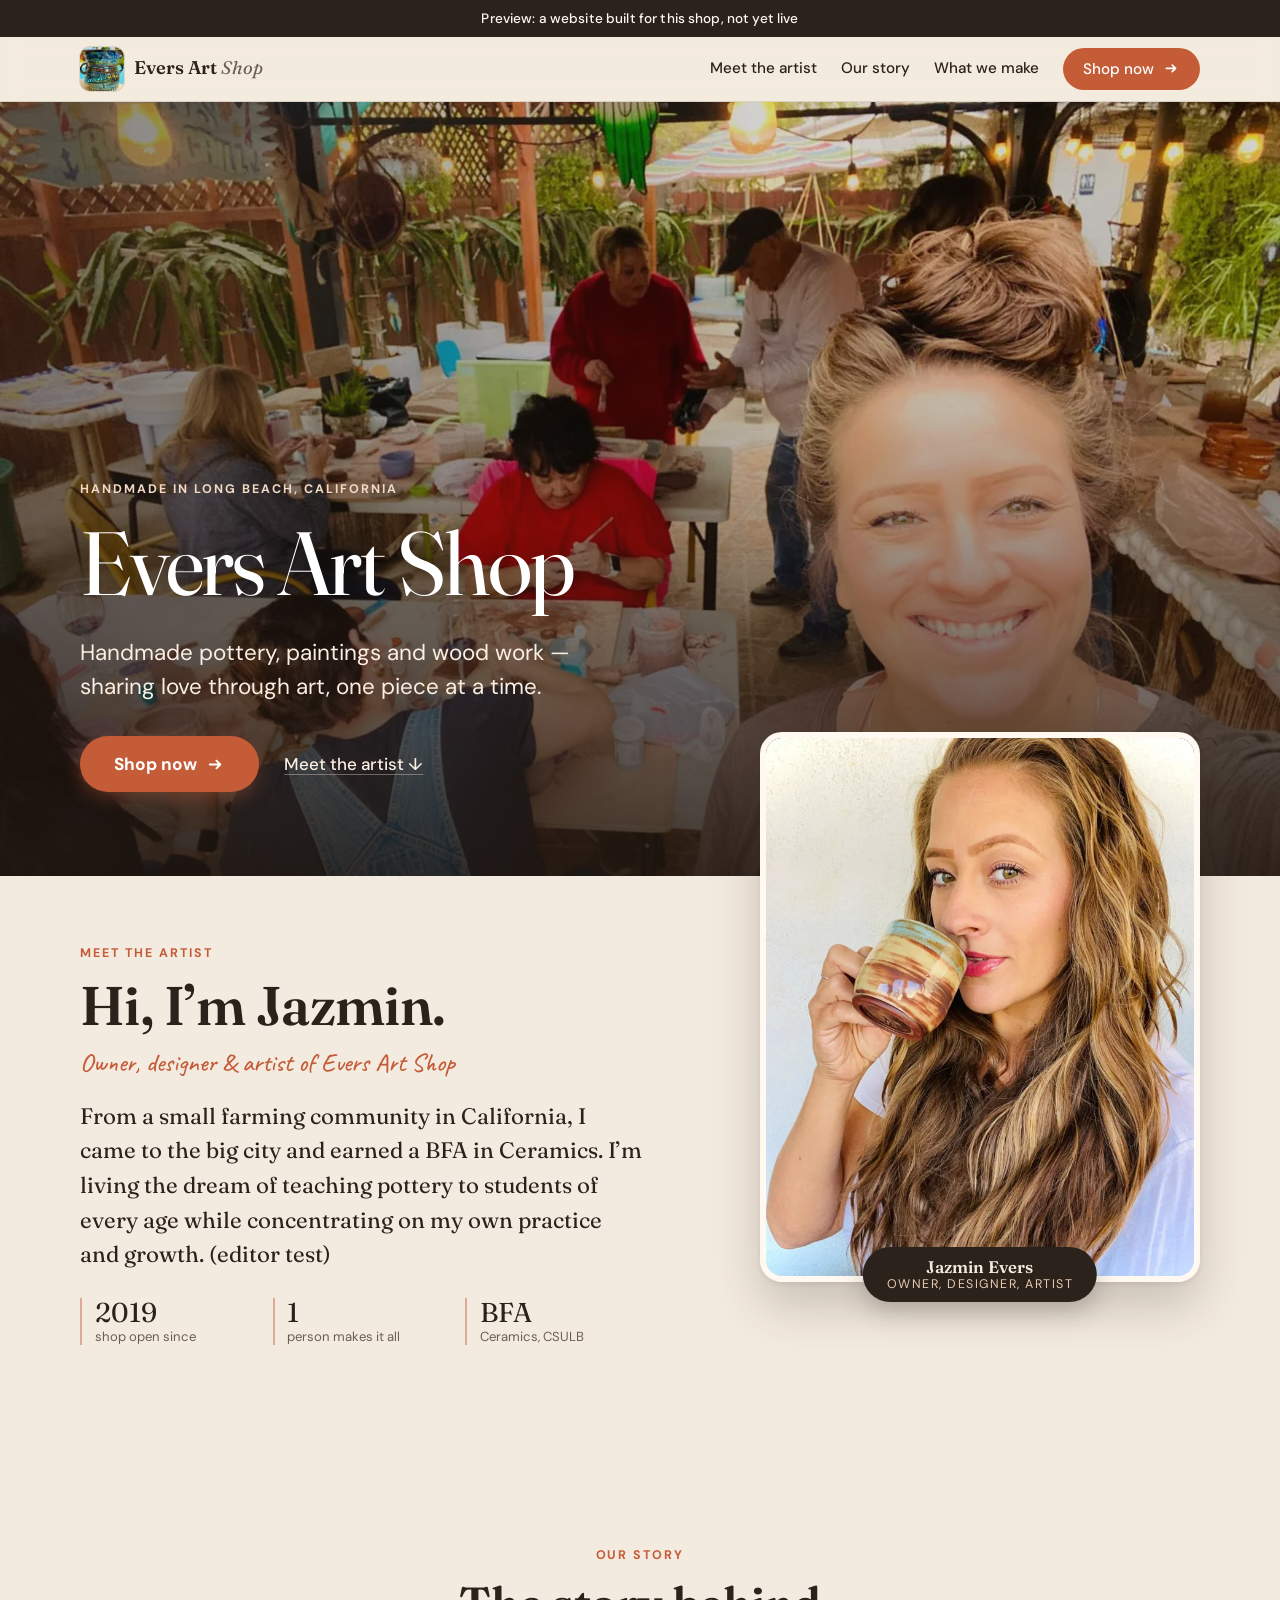
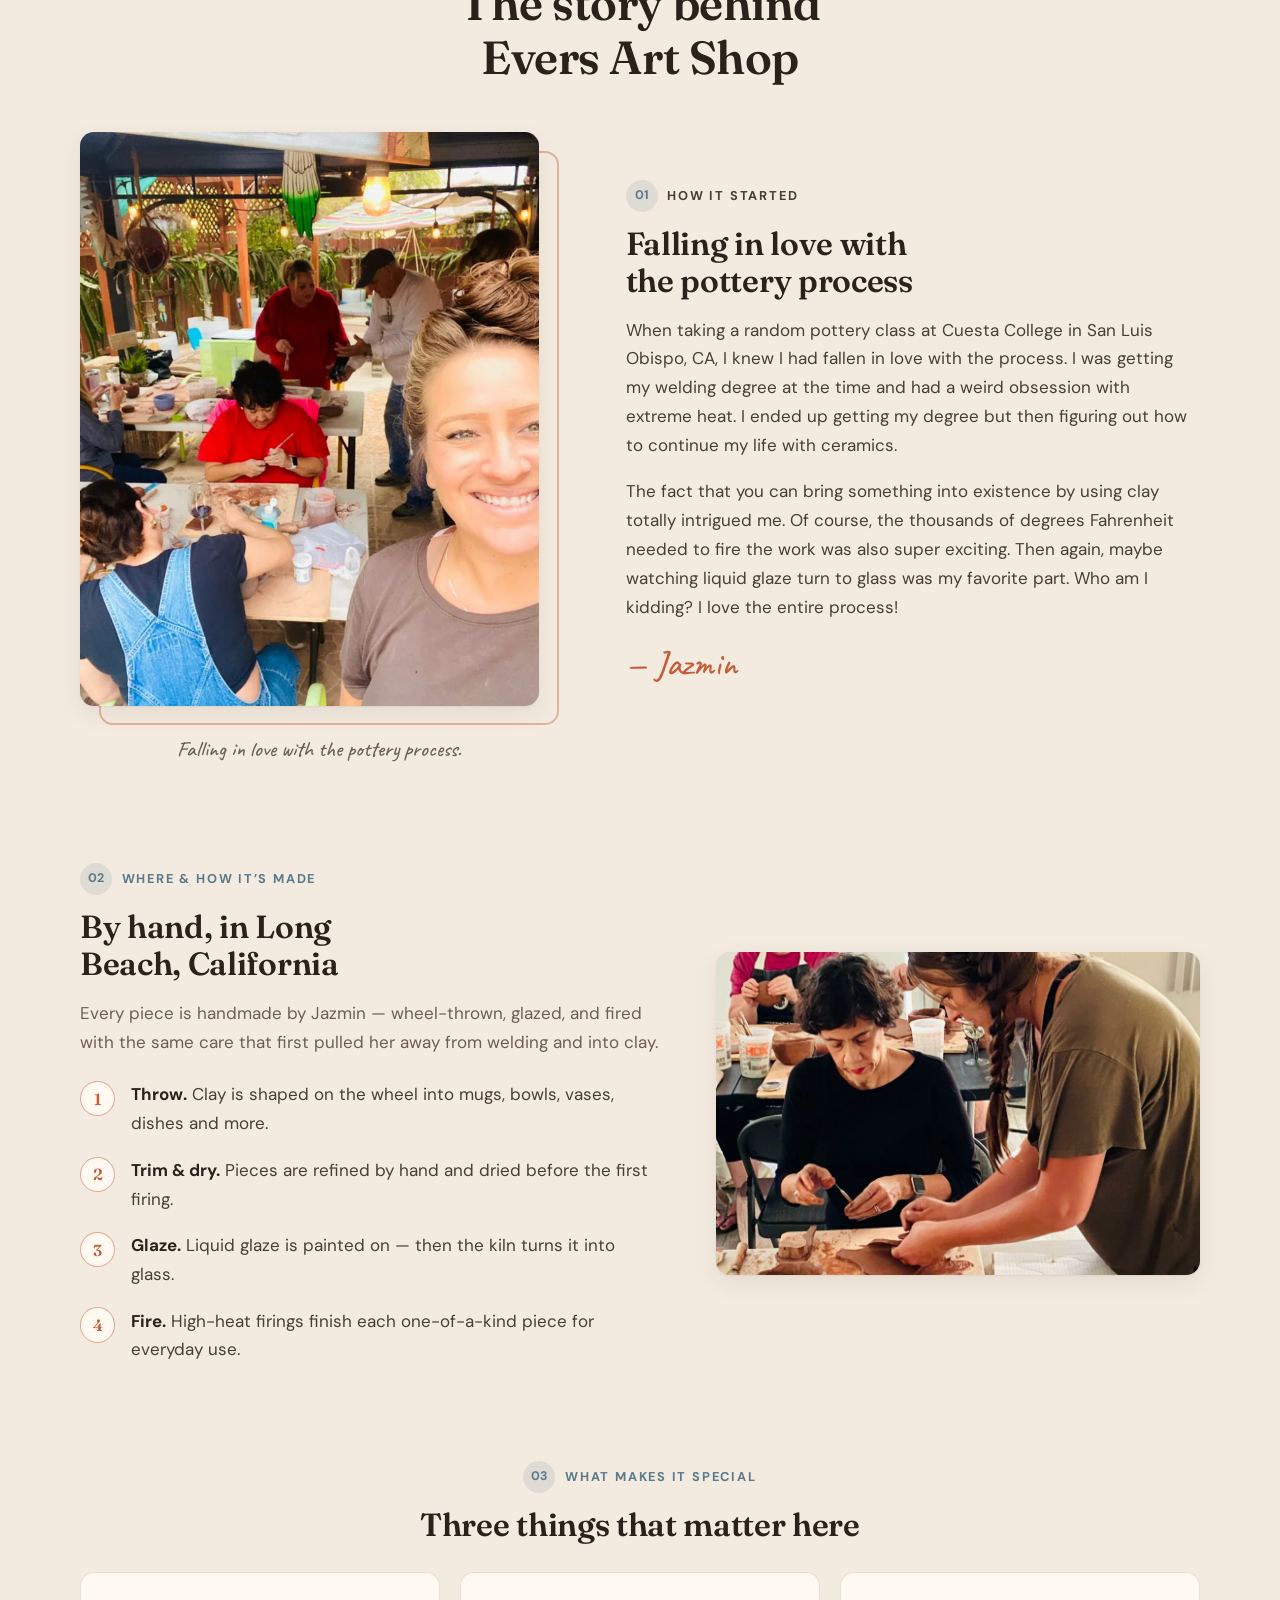
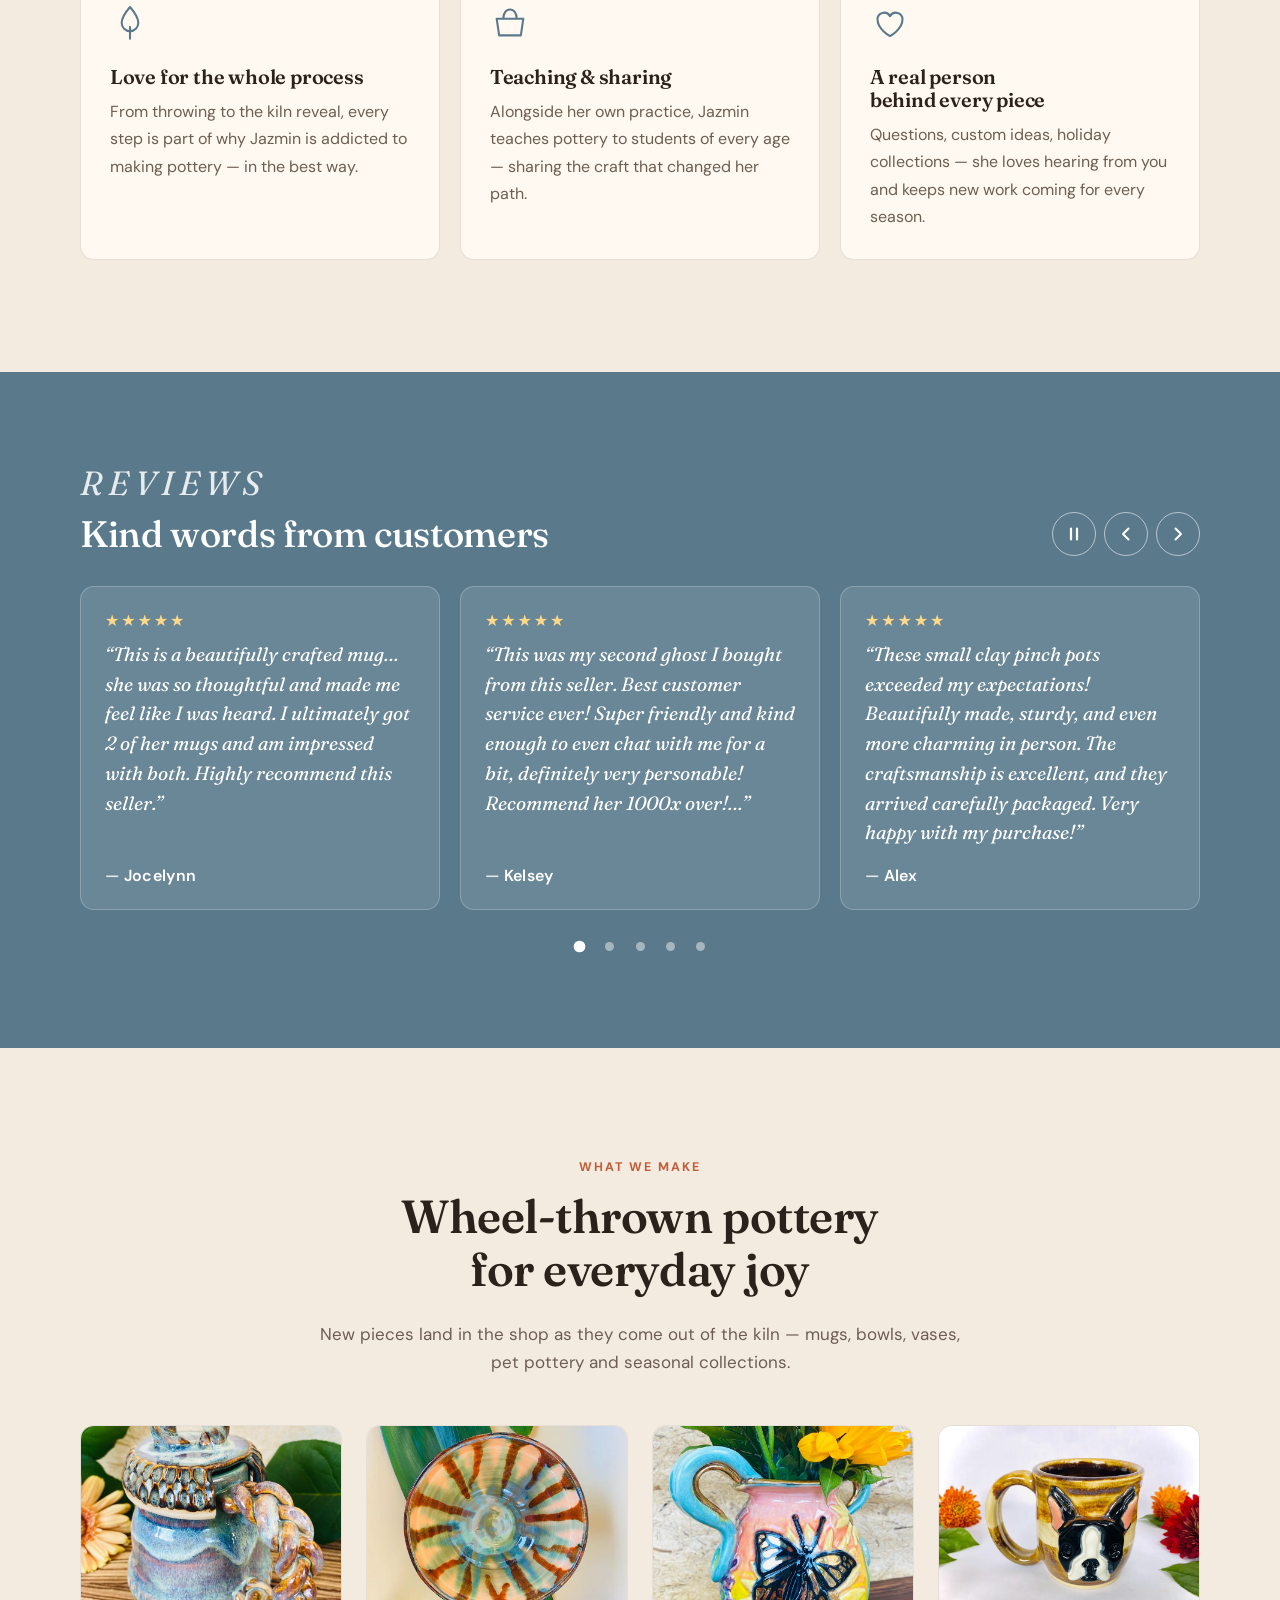
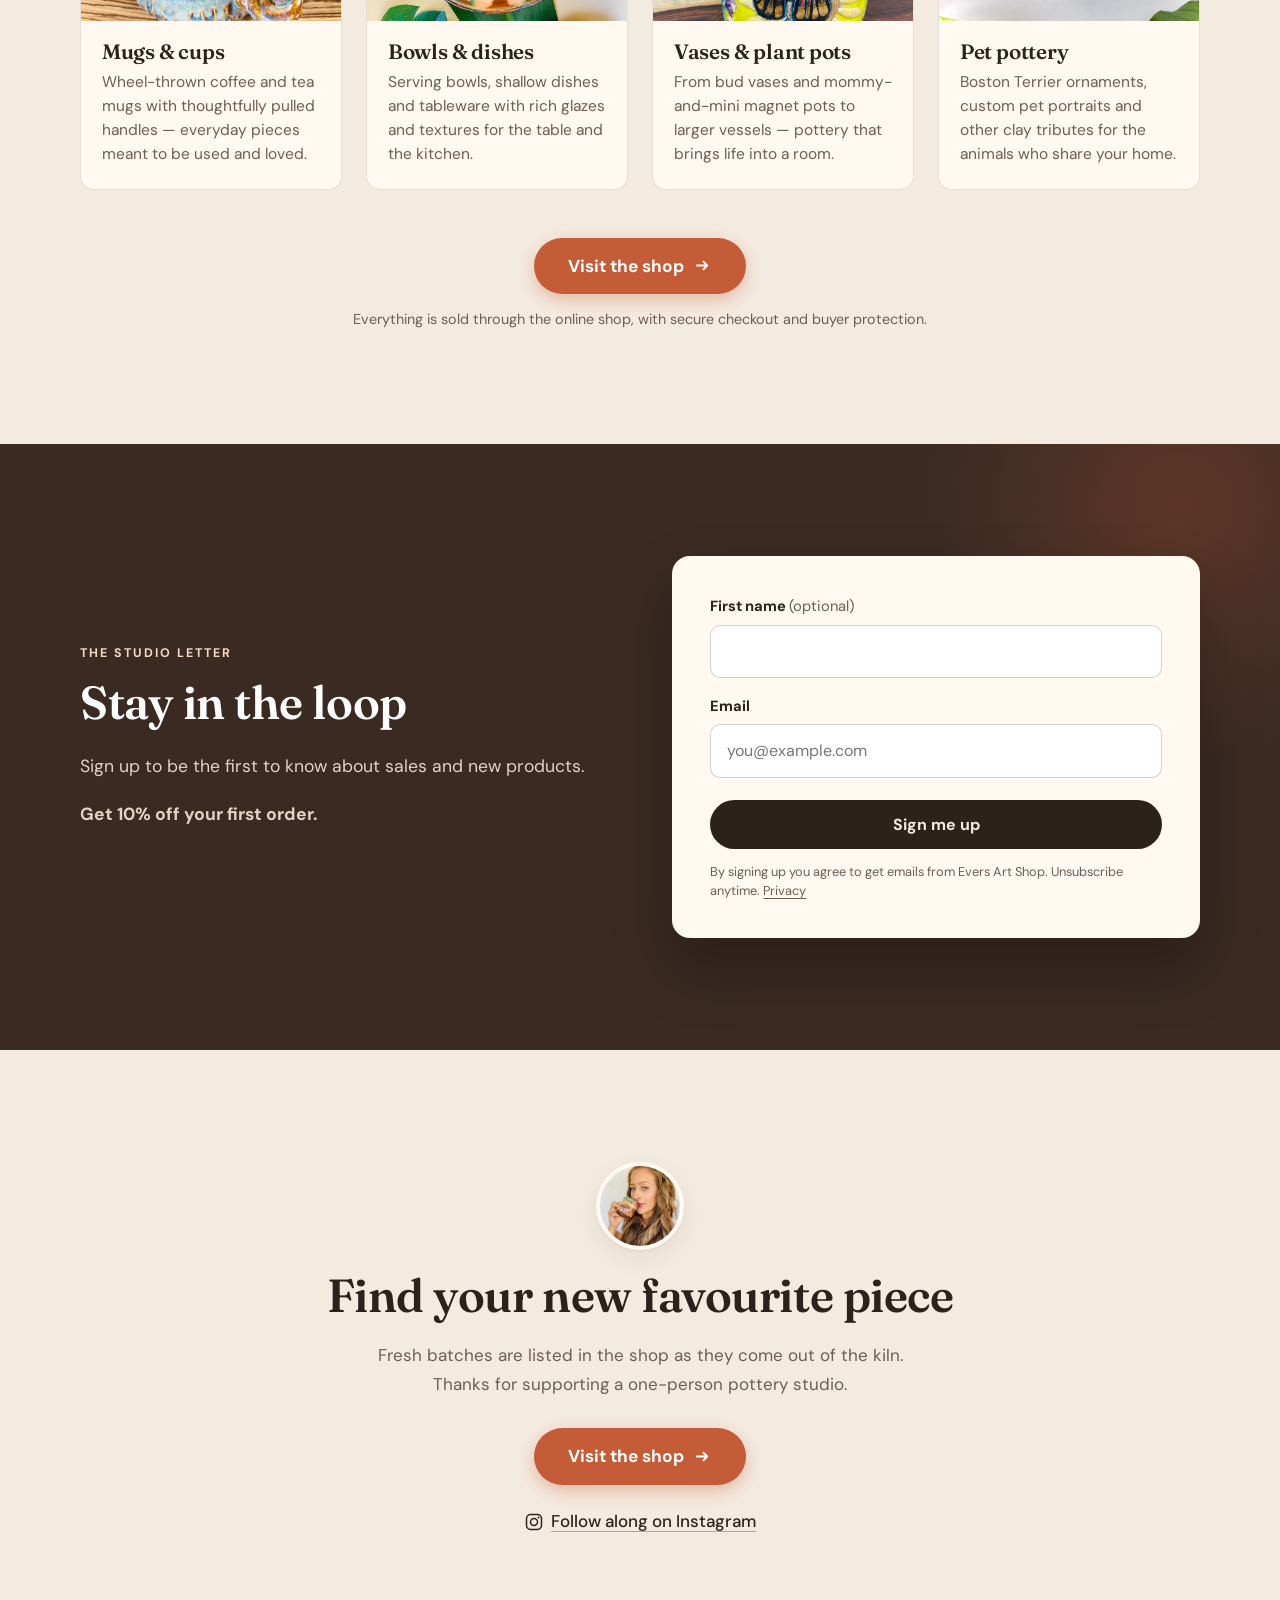
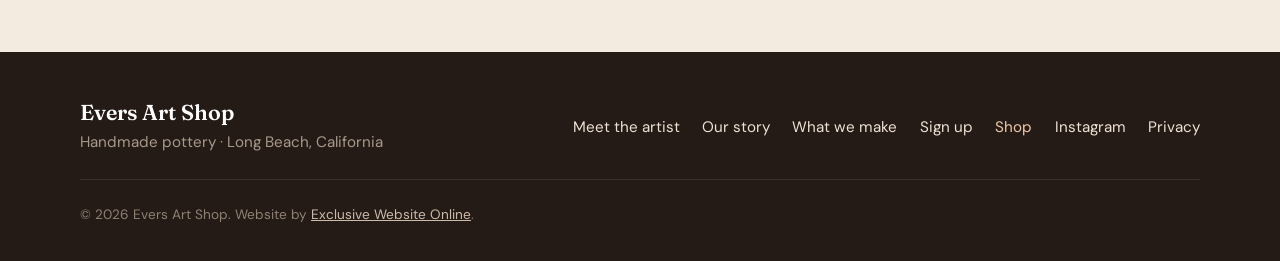
==== index.html @ f8c152a2 "Seller edit: story, signup" ====
<!doctype html>
<html lang="en">
<head>
<meta name="robots" content="noindex, nofollow">
<title>Evers Art Shop · Wheel-thrown pottery from Long Beach, CA</title>
<meta name="description" content="The story behind Evers Art Shop: handmade pottery by Jazmin Evers in Long Beach, California. Sign up to be the first to know about sales and new products.">
<meta property="og:title" content="Evers Art Shop">
<meta property="og:description" content="Wheel-thrown pottery from my hands, heart and home to yours — Long Beach, CA.">
<meta property="og:image" content="img/owner.webp">
<meta property="og:type" content="website">
<meta charset="utf-8">
<meta name="viewport" content="width=device-width, initial-scale=1">
<meta name="theme-color" content="#f6efe4">
<link rel="icon" href="data:image/svg+xml,%3Csvg xmlns='http://www.w3.org/2000/svg' viewBox='0 0 64 64'%3E%3Ccircle cx='32' cy='32' r='30' fill='%23c45c38'/%3E%3Ctext x='32' y='43' font-family='Georgia,serif' font-size='30' text-anchor='middle' fill='%23ffffff'%3EE%3C/text%3E%3C/svg%3E">

<link rel="preload" as="font" type="font/woff2" href="fonts/dm-sans-var.woff2" crossorigin>
<link rel="preload" as="font" type="font/woff2" href="fonts/fraunces-var.woff2" crossorigin>
<link rel="stylesheet" href="style.css">
<link rel="stylesheet" href="theme.css">
<link rel="preload" as="image" href="img/hero.webp" fetchpriority="high">
</head>
<body>

<a class="skip-link" href="#maker">Skip to content</a>

<div class="sample-banner" role="note" style="background:#2c221c;color:#fff9f1;">
  Preview: a website built for this shop, not yet live
</div>

<header class="site-header">
  <div class="container header-inner">
    <a class="brand" href="#top" aria-label="Evers Art Shop, home">
      <img class="brand-logo" src="img/logo.webp" alt="" width="44" height="44">
      <span class="brand-name">Evers Art <em>Shop</em></span>
    </a>
    <nav class="site-nav" aria-label="Main">
      <a href="#maker">Meet the artist</a>
      <a href="#story">Our story</a>
      <a href="#make">What we make</a>
      <a class="btn btn-primary btn-shop js-shop nav-shop" href="https://www.etsy.com/shop/EversArtShop">Shop now<svg class="btn-arrow" viewBox="0 0 20 20" aria-hidden="true"><path d="M4 10h11m-4-4 4 4-4 4" fill="none" stroke="currentColor" stroke-width="2" stroke-linecap="round" stroke-linejoin="round"/></svg></a>
    </nav>
  </div>
</header>

<main id="top">

  <section class="hero">
    <img class="hero-img" src="img/hero.webp" width="1280" height="850"
         alt="Handmade pottery and studio life at Evers Art Shop" fetchpriority="high">
    <div class="hero-overlay" aria-hidden="true"></div>
    <div class="container hero-content">
      <p class="eyebrow eyebrow--light">Handmade in Long Beach, California</p>
      <h1>Evers Art Shop</h1>
      <p class="hero-tagline">Handmade pottery, paintings and wood work — sharing love through art, one piece at a time.</p>
      <div class="hero-actions">
        <a class="btn btn-primary btn-shop js-shop btn-lg" href="https://www.etsy.com/shop/EversArtShop">Shop now<svg class="btn-arrow" viewBox="0 0 20 20" aria-hidden="true"><path d="M4 10h11m-4-4 4 4-4 4" fill="none" stroke="currentColor" stroke-width="2" stroke-linecap="round" stroke-linejoin="round"/></svg></a>
        <a class="link-secondary link-secondary--light" href="#maker">Meet the artist &darr;</a>
      </div>
    </div>
  </section>

  <section id="maker" class="maker" aria-labelledby="maker-title">
    <div class="container maker-grid">
      <figure class="maker-photo">
        <img src="img/owner.webp" width="700" height="875"
             alt="Jazmin Evers, the potter behind Evers Art Shop">
        <figcaption class="maker-badge">
          <strong>Jazmin Evers</strong>
          <span>Owner, Designer, Artist</span>
        </figcaption>
      </figure>

      <div class="maker-text">
        <p class="eyebrow">Meet the artist</p>
        <h2 id="maker-title">Hi, I&rsquo;m Jazmin.</h2>
        <p class="maker-role">Owner, designer &amp; artist of Evers Art Shop</p>

        <!--ewo:maker-lead--><p class="lead">From a small farming community in California, I came to the big city and earned a BFA in Ceramics. I’m living the dream of teaching pottery to students of every age while concentrating on my own practice and growth. (editor test)</p><!--/ewo:maker-lead-->
        <ul class="maker-facts">
          <li><strong>2019</strong><span>shop open since</span></li>
          <li><strong>1</strong><span>person makes it all</span></li>
          <li><strong>BFA</strong><span>Ceramics, CSULB</span></li>
        </ul>
      </div>
    </div>
  </section>

  <section id="story" class="section story">
    <div class="container">
      <div class="section-head">
        <p class="eyebrow">Our story</p>
        <h2>The story behind Evers Art Shop</h2>
      </div>
    </div>

    <div class="container story-grid">
      <figure class="story-photo">
        <div class="photo-frame">
          <img src="img/story.webp" width="720" height="900" loading="lazy"
               alt="Jazmin in the pottery studio with finished work">
        </div>
        <figcaption>Falling in love with the pottery process.</figcaption>
      </figure>

      <div class="story-text">
        <p class="block-label"><span>01</span> How it started</p>
        <!--ewo:story-body--><h3>Falling in love with the pottery process</h3>
        <p>When taking a random pottery class at Cuesta College in San Luis Obispo, CA, I knew I had fallen in love with the process. I was getting my welding degree at the time and had a weird obsession with extreme heat. I ended up getting my degree but then figuring out how to continue my life with ceramics.</p>
        <p>The fact that you can bring something into existence by using clay totally intrigued me. Of course, the thousands of degrees Fahrenheit needed to fire the work was also super exciting. Then again, maybe watching liquid glaze turn to glass was my favorite part. Who am I kidding? I love the entire process!</p>
        <!--/ewo:story-body-->
        <p class="signature">&mdash; Jazmin</p>
      </div>
    </div>

    <div class="container process">
      <div class="process-text">
        <p class="block-label"><span>02</span> Where &amp; how it&rsquo;s made</p>
        <!--ewo:made-body--><h3>By hand, in Long Beach, California</h3>
        <p class="muted">Every piece is handmade by Jazmin — wheel-thrown, glazed, and fired with the same care that first pulled her away from welding and into clay.</p>
        <!--/ewo:made-body--><ol class="steps">
          <li><strong>Throw.</strong> Clay is shaped on the wheel into mugs, bowls, vases, dishes and more.</li>
          <li><strong>Trim &amp; dry.</strong> Pieces are refined by hand and dried before the first firing.</li>
          <li><strong>Glaze.</strong> Liquid glaze is painted on — then the kiln turns it into glass.</li>
          <li><strong>Fire.</strong> High-heat firings finish each one-of-a-kind piece for everyday use.</li>
        </ol>
      </div>
      <div class="process-media">
        <img src="img/process.webp" width="1000" height="667" loading="lazy"
             alt="Pottery in progress at Evers Art Shop">
      </div>
    </div>

    <div class="container">
      <div class="values-head">
        <p class="block-label"><span>03</span> What makes it special</p>
        <h3>Three things that matter here</h3>
      </div>
      <div class="values">
        <article class="value">
          <svg class="value-icon" viewBox="0 0 48 48" aria-hidden="true"><path d="M24 6c6 7 10 13 10 19a10 10 0 0 1-20 0c0-6 4-12 10-19Z" fill="none" stroke="currentColor" stroke-width="2.5" stroke-linejoin="round"/><path d="M24 44V30" stroke="currentColor" stroke-width="2.5" stroke-linecap="round"/></svg>
          <h4>Love for the whole process</h4>
          <p>From throwing to the kiln reveal, every step is part of why Jazmin is addicted to making pottery — in the best way.</p>
        </article>
        <article class="value">
          <svg class="value-icon" viewBox="0 0 48 48" aria-hidden="true"><path d="M8 20h32l-3 20H11L8 20Z" fill="none" stroke="currentColor" stroke-width="2.5" stroke-linejoin="round"/><path d="M16 20c0-6 3-11 8-11s8 5 8 11" fill="none" stroke="currentColor" stroke-width="2.5"/></svg>
          <h4>Teaching &amp; sharing</h4>
          <p>Alongside her own practice, Jazmin teaches pottery to students of every age — sharing the craft that changed her path.</p>
        </article>
        <article class="value">
          <svg class="value-icon" viewBox="0 0 48 48" aria-hidden="true"><path d="M24 41s-15-8.5-15-20a8 8 0 0 1 15-4 8 8 0 0 1 15 4c0 11.5-15 20-15 20Z" fill="none" stroke="currentColor" stroke-width="2.5" stroke-linejoin="round"/></svg>
          <h4>A real person behind every piece</h4>
          <p>Questions, custom ideas, holiday collections — she loves hearing from you and keeps new work coming for every season.</p>
        </article>
      </div>
    </div>
  </section>

  <section id="reviews" class="quote-band testimonials" aria-roledescription="carousel" aria-labelledby="reviews-title">
    <div class="container" data-slider>
      <div class="testimonials-head">
        <div>
          <p class="eyebrow">Reviews</p>
          <h2 id="reviews-title">Kind words from customers</h2>
        </div>
        <div class="t-controls" hidden>
          <button type="button" class="t-btn" data-toggle aria-pressed="false" aria-label="Pause automatic slide show"><svg class="i-pause" viewBox="0 0 20 20" aria-hidden="true"><path d="M7 4.5v11M13 4.5v11" fill="none" stroke="currentColor" stroke-width="2.2" stroke-linecap="round"/></svg><svg class="i-play" viewBox="0 0 20 20" aria-hidden="true" style="display:none"><path d="M6.5 4.5v11l9-5.5z" fill="currentColor"/></svg></button>
          <button type="button" class="t-btn" data-prev aria-label="Previous review"><svg viewBox="0 0 20 20" aria-hidden="true"><path d="M12.5 4.5 7 10l5.5 5.5" fill="none" stroke="currentColor" stroke-width="2" stroke-linecap="round" stroke-linejoin="round"/></svg></button>
          <button type="button" class="t-btn" data-next aria-label="Next review"><svg viewBox="0 0 20 20" aria-hidden="true"><path d="M7.5 4.5 13 10l-5.5 5.5" fill="none" stroke="currentColor" stroke-width="2" stroke-linecap="round" stroke-linejoin="round"/></svg></button>
        </div>
      </div>
      <div class="t-track" tabindex="0" role="region" aria-label="Reviews, scroll sideways for more">
        <!--ewo:reviews--><div class="t-slide">
          <div>
            <p class="t-stars" role="img" aria-label="5 out of 5 stars">&#9733;&#9733;&#9733;&#9733;&#9733;</p>
            <blockquote><p>&ldquo;This is a beautifully crafted mug… she was so thoughtful and made me feel like I was heard. I ultimately got 2 of her mugs and am impressed with both. Highly recommend this seller.&rdquo;</p></blockquote>
          </div>
          <p class="t-name">Jocelynn</p>
        </div>
        <div class="t-slide">
          <div>
            <p class="t-stars" role="img" aria-label="5 out of 5 stars">&#9733;&#9733;&#9733;&#9733;&#9733;</p>
            <blockquote><p>&ldquo;This was my second ghost I bought from this seller. Best customer service ever! Super friendly and kind enough to even chat with me for a bit, definitely very personable! Recommend her 1000x over!…&rdquo;</p></blockquote>
          </div>
          <p class="t-name">Kelsey</p>
        </div>
        <div class="t-slide">
          <div>
            <p class="t-stars" role="img" aria-label="5 out of 5 stars">&#9733;&#9733;&#9733;&#9733;&#9733;</p>
            <blockquote><p>&ldquo;These small clay pinch pots exceeded my expectations! Beautifully made, sturdy, and even more charming in person. The craftsmanship is excellent, and they arrived carefully packaged. Very happy with my purchase!&rdquo;</p></blockquote>
          </div>
          <p class="t-name">Alex</p>
        </div>
        <div class="t-slide">
          <div>
            <p class="t-stars" role="img" aria-label="5 out of 5 stars">&#9733;&#9733;&#9733;&#9733;&#9733;</p>
            <blockquote><p>&ldquo;Great communication with seller, speedy shipping and delivery. Great quality product with exceptional details on the artwork. Spitting image of the model used.&rdquo;</p></blockquote>
          </div>
          <p class="t-name">Eddie</p>
        </div>
        <div class="t-slide">
          <div>
            <p class="t-stars" role="img" aria-label="5 out of 5 stars">&#9733;&#9733;&#9733;&#9733;&#9733;</p>
            <blockquote><p>&ldquo;absolutely perfect! and You have brindle as an option for Bostons which is so hard for me to find. I got it for my mom as a birthday gift and she was so EXCITED about it! 10/10&rdquo;</p></blockquote>
          </div>
          <p class="t-name">Danny</p>
        </div>
        <div class="t-slide">
          <div>
            <p class="t-stars" role="img" aria-label="5 out of 5 stars">&#9733;&#9733;&#9733;&#9733;&#9733;</p>
            <blockquote><p>&ldquo;Jazmin was so responsive, and make my ordering process SO easy!! I will definitely be keeping an eye in her shop and ordering again in the future!&rdquo;</p></blockquote>
          </div>
          <p class="t-name">Meghan</p>
        </div>
        <div class="t-slide">
          <div>
            <p class="t-stars" role="img" aria-label="5 out of 5 stars">&#9733;&#9733;&#9733;&#9733;&#9733;</p>
            <blockquote><p>&ldquo;…These are so cute just what i was hoping for, and thank you so much for the beautiful gift. Makes me want to play with clay&rdquo;</p></blockquote>
          </div>
          <p class="t-name">Heather</p>
        </div><!--/ewo:reviews-->
      </div>
      <div class="t-dots"></div>
    </div>
  </section>

  <section id="make" class="section make">
    <div class="container">
      <div class="section-head">
        <p class="eyebrow">What we make</p>
        <h2>Wheel-thrown pottery for everyday joy</h2>
        <p class="muted">New pieces land in the shop as they come out of the kiln — mugs, bowls, vases, pet pottery and seasonal collections.</p>
      </div>

      <ul class="categories">
        <li class="category">
          <img src="img/cat-mugs.webp" width="870" height="650" loading="lazy" alt="Handmade ceramic mug from Evers Art Shop">
          <div class="category-body">
            <h3>Mugs &amp; cups</h3>
            <p>Wheel-thrown coffee and tea mugs with thoughtfully pulled handles — everyday pieces meant to be used and loved.</p>
          </div>
        </li>
        <li class="category">
          <img src="img/cat-bowls.webp" width="870" height="650" loading="lazy" alt="Handmade ceramic bowl from Evers Art Shop">
          <div class="category-body">
            <h3>Bowls &amp; dishes</h3>
            <p>Serving bowls, shallow dishes and tableware with rich glazes and textures for the table and the kitchen.</p>
          </div>
        </li>
        <li class="category">
          <img src="img/cat-vases.webp" width="870" height="650" loading="lazy" alt="Handmade ceramic vase from Evers Art Shop">
          <div class="category-body">
            <h3>Vases &amp; plant pots</h3>
            <p>From bud vases and mommy-and-mini magnet pots to larger vessels — pottery that brings life into a room.</p>
          </div>
        </li>
        <li class="category">
          <img src="img/cat-pet.webp" width="870" height="650" loading="lazy" alt="Handmade pet pottery from Evers Art Shop">
          <div class="category-body">
            <h3>Pet pottery</h3>
            <p>Boston Terrier ornaments, custom pet portraits and other clay tributes for the animals who share your home.</p>
          </div>
        </li>
      </ul>

      <div class="shop-cta">
        <a class="btn btn-primary btn-shop js-shop btn-lg" href="https://www.etsy.com/shop/EversArtShop">Visit the shop<svg class="btn-arrow" viewBox="0 0 20 20" aria-hidden="true"><path d="M4 10h11m-4-4 4 4-4 4" fill="none" stroke="currentColor" stroke-width="2" stroke-linecap="round" stroke-linejoin="round"/></svg></a>
        <p class="muted small">Everything is sold through the online shop, with secure checkout and buyer protection.</p>
      </div>
    </div>
  </section>

  <section id="join" class="section join">
    <div class="container join-inner">
      <div class="join-copy">
        <p class="eyebrow eyebrow--light">The studio letter</p>
        <h2>Stay in the loop</h2>
        <!--ewo:join-text--><p>Sign up to be the first to know about sales and new products.</p>
        <p class="ewo-offer">Get 10% off your first order.</p><!--/ewo:join-text-->
      </div>

      <div class="join-box">
        <form id="signup" class="signup js-signup" action="https://script.google.com/macros/s/AKfycbwM8969U-0HjBFBlDRyBb0HBU5hyh1Fn8ZZG0k0yXCxzpXP4FOaskpl7tL14DuU6Gcr/exec" method="post" data-success="#join-success">
          <div class="field">
            <label for="name">First name <span class="optional">(optional)</span></label>
            <input id="name" name="name" type="text" autocomplete="given-name" maxlength="80">
          </div>
          <div class="field">
            <label for="email">Email</label>
            <input id="email" name="email" type="email" autocomplete="email" inputmode="email" required maxlength="254" placeholder="you@example.com">
          </div>
          <div class="hp" aria-hidden="true">
            <label for="website">Leave this empty</label>
            <input id="website" name="website" type="text" tabindex="-1" autocomplete="off">
          </div>
          <input type="hidden" name="source" value="website">
          <button class="btn btn-dark btn-block" type="submit">Sign me up</button>
          <p class="form-msg" role="status" aria-live="polite"></p>
          <p class="consent">By signing up you agree to get emails from Evers Art Shop. Unsubscribe anytime. <a href="privacy.html" target="_blank" rel="noopener">Privacy</a></p>
          <input type="hidden" name="slug" value="eversartshop">
</form>

        <div class="signup-success" id="join-success" hidden tabindex="-1">
          <p class="success-title">You&rsquo;re in! 🎉</p>
          <p class="success-msg js-msg"></p><!--ewo:join-code--><p class="ewo-code">Your discount code: <strong>HELLO10</strong></p><!--/ewo:join-code-->
          <a class="btn btn-primary btn-shop js-shop btn-block" href="https://www.etsy.com/shop/EversArtShop">Continue to the shop<svg class="btn-arrow" viewBox="0 0 20 20" aria-hidden="true"><path d="M4 10h11m-4-4 4 4-4 4" fill="none" stroke="currentColor" stroke-width="2" stroke-linecap="round" stroke-linejoin="round"/></svg></a>
        </div>
      </div>
    </div>
  </section>

  <section class="section closing" aria-labelledby="closing-title">
    <div class="container closing-inner">
      <img class="closing-avatar" src="img/owner.webp" width="700" height="875" loading="lazy" alt="">
      <h2 id="closing-title">Find your new favourite piece</h2>
      <p class="muted">Fresh batches are listed in the shop as they come out of the kiln. Thanks for supporting a one-person pottery studio.</p>
      <a class="btn btn-primary btn-shop js-shop btn-lg" href="https://www.etsy.com/shop/EversArtShop">Visit the shop<svg class="btn-arrow" viewBox="0 0 20 20" aria-hidden="true"><path d="M4 10h11m-4-4 4 4-4 4" fill="none" stroke="currentColor" stroke-width="2" stroke-linecap="round" stroke-linejoin="round"/></svg></a>
      <p class="closing-social">
        <a class="link-secondary" href="https://www.instagram.com/eversartshop/" target="_blank" rel="noopener">
          <svg viewBox="0 0 24 24" aria-hidden="true"><rect x="3" y="3" width="18" height="18" rx="5" fill="none" stroke="currentColor" stroke-width="1.8"/><circle cx="12" cy="12" r="4.2" fill="none" stroke="currentColor" stroke-width="1.8"/><circle cx="17.4" cy="6.6" r="1.1" fill="currentColor"/></svg>
          Follow along on Instagram
        </a>
      </p>
    </div>
  </section>

</main>

<footer class="site-footer">
  <div class="container footer-inner">
    <div>
      <p class="footer-brand">Evers Art Shop</p>
      <p class="muted-light">Handmade pottery &middot; Long Beach, California</p>
    </div>
    <div class="footer-links">
      <a href="#maker">Meet the artist</a>
      <a href="#story">Our story</a>
      <a href="#make">What we make</a>
      <a href="#join">Sign up</a>
      <a class="js-shop" href="https://www.etsy.com/shop/EversArtShop">Shop</a>
      <a href="https://www.instagram.com/eversartshop/" target="_blank" rel="noopener">Instagram</a>
      <a href="privacy.html">Privacy</a>
    </div>
    <p class="footer-legal">&copy; <span id="year">2026</span> Evers Art Shop. Website by <a href="https://exclusivewebsite.online" rel="noopener">Exclusive Website Online</a>.</p>
  </div>
</footer>

<dialog class="shop-modal" id="shop-modal" aria-labelledby="shop-modal-title" aria-describedby="shop-modal-desc">
  <div class="modal-card">
    <button class="modal-close" type="button" aria-label="Close" data-close>
      <svg viewBox="0 0 24 24" aria-hidden="true"><path d="M6 6l12 12M18 6 6 18" stroke="currentColor" stroke-width="2" stroke-linecap="round"/></svg>
    </button>

    <div class="modal-step" data-step="form">
      <img class="modal-avatar" src="img/owner.webp" width="700" height="875" alt="">
      <p class="eyebrow">Before you go</p>
      <h2 id="shop-modal-title">Stay in the loop</h2>
      <!--ewo:modal-text--><p id="shop-modal-desc" class="modal-lead">Sign up to be the first to know about sales and new products. <strong>Get 10% off your first order.</strong></p><!--/ewo:modal-text-->
      <form class="signup js-signup" action="https://script.google.com/macros/s/AKfycbwM8969U-0HjBFBlDRyBb0HBU5hyh1Fn8ZZG0k0yXCxzpXP4FOaskpl7tL14DuU6Gcr/exec" method="post" data-success="#modal-success" data-context="modal">
        <div class="field">
          <label for="m-name">First name <span class="optional">(optional)</span></label>
          <input id="m-name" name="name" type="text" autocomplete="given-name" maxlength="80">
        </div>
        <div class="field">
          <label for="m-email">Email</label>
          <input id="m-email" name="email" type="email" autocomplete="email" inputmode="email" required maxlength="254" placeholder="you@example.com">
        </div>
        <div class="hp" aria-hidden="true">
          <label for="m-website">Leave this empty</label>
          <input id="m-website" name="website" type="text" tabindex="-1" autocomplete="off">
        </div>
        <input type="hidden" name="source" value="shop-popup">
        <button class="btn btn-primary btn-block" type="submit">Sign me up</button>
        <p class="form-msg" role="status" aria-live="polite"></p>
        <p class="consent">By signing up you agree to get emails from Evers Art Shop. Unsubscribe anytime. <a href="privacy.html" target="_blank" rel="noopener">Privacy</a></p>
        <input type="hidden" name="slug" value="eversartshop">
</form>
      <a class="modal-skip js-skip" href="https://www.etsy.com/shop/EversArtShop">No thanks, take me to the shop &rarr;</a>
    </div>

    <div class="modal-step signup-success" id="modal-success" data-step="success" hidden tabindex="-1">
      <p class="success-title">You&rsquo;re in! 🎉</p>
      <p class="success-msg js-msg"></p><!--ewo:modal-code--><p class="ewo-code">Your discount code: <strong>HELLO10</strong></p><!--/ewo:modal-code-->
      <a class="btn btn-primary btn-lg btn-block js-continue" href="https://www.etsy.com/shop/EversArtShop">Continue to the shop<svg class="btn-arrow" viewBox="0 0 20 20" aria-hidden="true"><path d="M4 10h11m-4-4 4 4-4 4" fill="none" stroke="currentColor" stroke-width="2" stroke-linecap="round" stroke-linejoin="round"/></svg></a>
    </div>
  </div>
</dialog>

<script src="signup.js" defer></script>
<script src="main.js?v=20261008" defer></script>
<script>window.goatcounter={path:function(p){return location.host+p}}</script>
<script data-goatcounter="https://exclusivewebsite.goatcounter.com/count" async src="//gc.zgo.at/count.js"></script>
</body>
</html>
---- style.css ----
/* ==========================================================================
   Exclusive Website Online shop template — shared styles.
   Per-shop colours & fonts live in theme.css (loaded after this file on every page).
   The :root values below are only fallbacks.
   ========================================================================== */
/* ---------- Self-hosted fonts (SIL Open Font License; latin subset). No Google requests. ---------- */
@font-face { font-family: "Fraunces"; font-style: normal; font-weight: 100 900; font-display: swap; src: url("fonts/fraunces-var.woff2") format("woff2"); unicode-range: U+0000-00FF, U+0131, U+0152-0153, U+02BB-02BC, U+02C6, U+02DA, U+02DC, U+0304, U+0308, U+0329, U+2000-206F, U+20AC, U+2122, U+2191, U+2193, U+2212, U+2215, U+FEFF, U+FFFD; }
@font-face { font-family: "Fraunces"; font-style: italic; font-weight: 100 900; font-display: swap; src: url("fonts/fraunces-italic-var.woff2") format("woff2"); unicode-range: U+0000-00FF, U+0131, U+0152-0153, U+02BB-02BC, U+02C6, U+02DA, U+02DC, U+0304, U+0308, U+0329, U+2000-206F, U+20AC, U+2122, U+2191, U+2193, U+2212, U+2215, U+FEFF, U+FFFD; }
@font-face { font-family: "DM Sans"; font-style: normal; font-weight: 100 1000; font-display: swap; src: url("fonts/dm-sans-var.woff2") format("woff2"); unicode-range: U+0000-00FF, U+0131, U+0152-0153, U+02BB-02BC, U+02C6, U+02DA, U+02DC, U+0304, U+0308, U+0329, U+2000-206F, U+20AC, U+2122, U+2191, U+2193, U+2212, U+2215, U+FEFF, U+FFFD; }
@font-face { font-family: "Caveat"; font-style: normal; font-weight: 500; font-display: swap; src: url("fonts/caveat-500.woff2") format("woff2"); unicode-range: U+0000-00FF, U+0131, U+0152-0153, U+02BB-02BC, U+02C6, U+02DA, U+02DC, U+0304, U+0308, U+0329, U+2000-206F, U+20AC, U+2122, U+2191, U+2193, U+2212, U+2215, U+FEFF, U+FFFD; }

:root {
  --color-bg: #f6efe4; --color-surface: #fffaf2; --color-ink: #2f241d;
  --color-muted: #6f6258; --color-accent: #b4623e; --color-accent-ink: #fff;
  --color-accent-2: #6f7d5c; --color-deep: #3a2b22;
  --font-display: "Fraunces", Georgia, serif;
  --font-body: "DM Sans", system-ui, -apple-system, "Segoe UI", sans-serif;
  --font-script: "Caveat", cursive;
  --radius: 14px;
  --container: 1120px;
  --shadow: 0 1px 2px rgba(47,36,29,.06), 0 8px 24px rgba(47,36,29,.08);
  --line: color-mix(in srgb, var(--color-ink) 12%, transparent);
}

*, *::before, *::after { box-sizing: border-box; }
html { scroll-behavior: smooth; -webkit-text-size-adjust: 100%; }
@media (prefers-reduced-motion: reduce) { html { scroll-behavior: auto; } * { transition: none !important; } }
body {
  margin: 0; background: var(--color-bg); color: var(--color-ink);
  font: 400 1.0625rem/1.7 var(--font-body);
  -webkit-font-smoothing: antialiased; text-rendering: optimizeLegibility;
}
img { max-width: 100%; height: auto; display: block; }
a { color: var(--color-accent); }
h1, h2, h3, h4 { text-wrap: balance; font-family: var(--font-display); font-weight: 600; line-height: 1.15; margin: 0 0 .5em; letter-spacing: -.01em; }
h2 { font-size: clamp(1.9rem, 1.3rem + 2.4vw, 2.9rem); }
h3 { font-size: clamp(1.5rem, 1.2rem + 1.2vw, 2rem); }
h4 { font-size: 1.25rem; }
p { margin: 0 0 1em; }
.container { width: min(100% - 2.5rem, var(--container)); margin-inline: auto; }
.section { padding: clamp(4rem, 3rem + 5vw, 7.5rem) 0; }
.center { text-align: center; }
.muted { color: var(--color-muted); }
.eyebrow {
  font: 700 .78rem/1.2 var(--font-body); letter-spacing: .16em; text-transform: uppercase;
  color: var(--color-accent); margin-bottom: .9rem;
}
.eyebrow--light { color: #f3d9c3; }

.skip-link { position: absolute; left: -9999px; top: 0; background: var(--color-ink); color: #fff; padding: .6rem 1rem; z-index: 100; }
.skip-link:focus { left: 1rem; top: 1rem; }
:focus-visible { outline: 3px solid color-mix(in srgb, var(--color-accent) 70%, white); outline-offset: 3px; }

/* ---------- Buttons ---------- */
.btn {
  display: inline-flex; align-items: center; justify-content: center; gap: .5rem;
  min-height: 48px; padding: .8rem 1.5rem; border-radius: 999px; border: 2px solid transparent;
  font: 700 1rem/1.2 var(--font-body); text-decoration: none; cursor: pointer;
  transition: transform .15s ease, background-color .15s ease, box-shadow .15s ease, color .15s ease;
}
.btn:hover { transform: translateY(-1px); }
.btn-primary { background: var(--color-accent); color: var(--color-accent-ink); box-shadow: 0 6px 18px color-mix(in srgb, var(--color-accent) 35%, transparent); }
.btn-primary:hover { background: color-mix(in srgb, var(--color-accent) 88%, black); }
.btn-ghost { color: #fff; border-color: rgba(255,255,255,.75); background: rgba(255,255,255,.06); backdrop-filter: blur(4px); }
.btn-ghost:hover { background: rgba(255,255,255,.18); }
.btn-outline { color: var(--color-ink); border-color: var(--color-ink); background: transparent; }
.btn-outline:hover { background: var(--color-ink); color: var(--color-bg); }
.btn-small { min-height: 40px; padding: .5rem 1rem; font-size: .9rem; background: var(--color-ink); color: var(--color-bg); }
.btn-block { width: 100%; }
.btn[disabled] { opacity: .65; cursor: progress; transform: none; }
.text-link { color: var(--color-ink); font-weight: 500; }

/* ---------- Sample banner ---------- */
.sample-banner {
  background: #2b211b; color: #f6e6d4; text-align: center;
  font: 500 .85rem/1.4 var(--font-body); padding: .55rem 1rem; letter-spacing: .01em;
}

/* ---------- Header ---------- */
.site-header {
  position: sticky; top: 0; z-index: 50;
  background: color-mix(in srgb, var(--color-bg) 88%, transparent);
  backdrop-filter: saturate(1.4) blur(10px); -webkit-backdrop-filter: saturate(1.4) blur(10px);
  border-bottom: 1px solid var(--line);
}
.header-inner { display: flex; align-items: center; justify-content: space-between; gap: 1rem; min-height: 64px; }
.brand { display: inline-flex; align-items: center; gap: .6rem; text-decoration: none; color: var(--color-ink); }
.brand-mark {
  display: grid; place-items: center; width: 36px; height: 36px; border-radius: 50%;
  background: var(--color-accent); color: var(--color-accent-ink);
  font: 600 1.15rem/1 var(--font-display);
}
.brand-logo {
  display: block; width: 44px; height: 44px; flex: none; border-radius: 10px; object-fit: cover;
  background: #fff; box-shadow: 0 0 0 1px var(--line);
}
.brand-name { font: 600 1.15rem/1 var(--font-display); white-space: nowrap; }
.brand-name em { font-style: italic; font-weight: 400; color: var(--color-muted); }
.site-nav { display: flex; align-items: center; gap: 1.5rem; }
.site-nav a { color: var(--color-ink); text-decoration: none; font-weight: 500; font-size: .95rem; }
.site-nav a:hover { color: var(--color-accent); }
@media (max-width: 640px) {
  .site-nav a:not(.nav-shop) { display: none; }
  .brand-name em { display: none; }
}

/* ---------- Hero ---------- */
.hero { position: relative; isolation: isolate; min-height: clamp(560px, 86vh, 780px); display: flex; align-items: flex-end; color: #fff; overflow: hidden; }
.hero-img { position: absolute; inset: 0; width: 100%; height: 100%; object-fit: cover; object-position: 50% 45%; z-index: -2; }
.hero-overlay { position: absolute; inset: 0; z-index: -1;
  background:
    linear-gradient(90deg, rgba(30,20,14,.45) 0%, rgba(30,20,14,0) 60%),
    linear-gradient(180deg, rgba(30,20,14,.15) 0%, rgba(30,20,14,.25) 40%, rgba(30,20,14,.85) 100%); }
.hero-content { padding: 6rem 0 clamp(3rem, 2rem + 4vw, 5.5rem); }
.hero h1 { font-size: clamp(2.8rem, 1.6rem + 6vw, 5.6rem); font-weight: 400; letter-spacing: -.025em; margin-bottom: .25em; text-shadow: 0 2px 30px rgba(0,0,0,.25); }
.hero-tagline { font-size: clamp(1.15rem, 1rem + .6vw, 1.4rem); max-width: 34ch; line-height: 1.5; color: #fbeee2; margin-bottom: 2rem; }
.hero-actions { display: flex; flex-wrap: wrap; gap: .8rem; }

/* ---------- Meet the artist ---------- */
.maker { position: relative; padding: 0 0 clamp(3.5rem, 2.5rem + 4vw, 6rem); }
.maker-grid { display: grid; gap: 2rem; grid-template-columns: 1fr; align-items: center; }
.maker-photo { margin: -3.5rem auto 0; position: relative; z-index: 2; width: min(100%, 420px); }
.maker-photo img {
  width: 100%; aspect-ratio: 4 / 5; object-fit: cover; object-position: 50% 15%;
  border-radius: 22px; border: 6px solid var(--color-surface);
  box-shadow: 0 2px 4px rgba(47,36,29,.08), 0 24px 50px rgba(47,36,29,.22);
}
.maker-badge {
  position: absolute; left: 50%; bottom: -1.3rem; transform: translateX(-50%);
  display: flex; flex-direction: column; align-items: center; white-space: nowrap;
  background: var(--color-ink); color: var(--color-bg); border-radius: 999px;
  padding: .6rem 1.5rem; box-shadow: 0 10px 24px rgba(47,36,29,.25); line-height: 1.25;
}
.maker-badge strong { font: 600 1.05rem/1.2 var(--font-display); }
.maker-badge span { font-size: .78rem; letter-spacing: .12em; text-transform: uppercase; color: #e8c9ae; }
.maker-text { padding-top: 1.5rem; }
.maker-text h2 { font-size: clamp(2.2rem, 1.5rem + 3vw, 3.4rem); margin-bottom: .15em; }
.maker-role { font: 500 1.35rem/1.3 var(--font-script); font-size: 1.6rem; color: var(--color-accent); margin-bottom: 1.2rem; }
.ig-bio {
  display: flex; gap: .75rem; align-items: flex-start; background: var(--color-surface);
  border: 1px solid var(--line); border-radius: var(--radius); padding: .9rem 1.1rem; color: var(--color-ink); font-size: .98rem; line-height: 1.5;
}
.ig-bio svg { width: 22px; height: 22px; flex: none; color: var(--color-accent); margin-top: .1rem; }
.maker-facts { list-style: none; padding: 0; margin: 1.6rem 0 0; display: grid; grid-template-columns: repeat(3, 1fr); gap: .75rem; }
.maker-facts li { display: flex; flex-direction: column; border-left: 2px solid color-mix(in srgb, var(--color-accent) 45%, transparent); padding-left: .8rem; }
.maker-facts strong { font: 400 1.7rem/1.1 var(--font-display); color: var(--color-ink); }
.maker-facts span { font-size: .82rem; color: var(--color-muted); line-height: 1.3; }
@media (min-width: 860px) {
  .maker-grid { grid-template-columns: 6fr 5fr; gap: clamp(3rem, 2rem + 4vw, 6rem); align-items: start; }
  .maker-photo { order: 2; margin: -9rem 0 0; width: 100%; max-width: 440px; justify-self: end; }
  .maker-text { padding-top: clamp(3.5rem, 2rem + 3vw, 5rem); }
}

/* Block labels inside the story (01 How it started, ...) */
.block-label { display: inline-flex; align-items: center; gap: .6rem; font: 700 .8rem/1.2 var(--font-body); letter-spacing: .14em; text-transform: uppercase; color: var(--color-accent-2); margin-bottom: .9rem; }
.block-label span { display: grid; place-items: center; width: 2rem; height: 2rem; border-radius: 50%; background: color-mix(in srgb, var(--color-accent-2) 14%, transparent); color: var(--color-accent-2); letter-spacing: 0; font-size: .78rem; }
.values-head { text-align: center; margin-top: clamp(4rem, 3rem + 4vw, 6rem); }
.values-head + .values { margin-top: 1.75rem; }

/* ---------- Story ---------- */
.story-grid { display: grid; gap: clamp(2rem, 1rem + 4vw, 5rem); align-items: center; grid-template-columns: 1fr; }
@media (min-width: 860px) { .story-grid { grid-template-columns: 5fr 6fr; } }
.story-photo { margin: 0; order: 2; }
.story-photo img { border-radius: var(--radius); box-shadow: var(--shadow); width: 100%; aspect-ratio: 4 / 5; object-fit: cover; }
.photo-frame { position: relative; isolation: isolate; margin-right: .8rem; }
.photo-frame::before { content: ""; position: absolute; inset: .8rem -.8rem -.8rem .8rem; border: 2px solid color-mix(in srgb, var(--color-accent) 40%, transparent); border-radius: var(--radius); z-index: -1; }
@media (min-width: 860px) { .story-photo { order: 0; } .photo-frame { margin-right: 1.2rem; } .photo-frame::before { inset: 1.2rem -1.2rem -1.2rem 1.2rem; } }
.story-photo figcaption { font: 500 1.35rem/1.3 var(--font-script); color: var(--color-muted); margin-top: 1.8rem; text-align: center; }
.story-text h3, .process-text h3 { max-width: 18ch; }
.lead { font: 400 clamp(1.2rem, 1.05rem + .5vw, 1.4rem)/1.55 var(--font-display); color: var(--color-ink); }
.story-text p:not(.lead):not(.eyebrow):not(.signature) { color: #4a3d34; }
.signature { font: 500 2.2rem/1 var(--font-script); color: var(--color-accent); margin-top: 1.5rem; }

.process { display: grid; gap: clamp(2rem, 1rem + 3vw, 4rem); align-items: center; margin-top: clamp(4rem, 3rem + 4vw, 7rem); }
@media (min-width: 860px) { .process { grid-template-columns: 6fr 5fr; } }
.process-media img { border-radius: var(--radius); box-shadow: var(--shadow); width: 100%; aspect-ratio: 3 / 2; object-fit: cover; }
.steps { list-style: none; padding: 0; margin: 1.5rem 0 0; counter-reset: step; display: grid; gap: 1.1rem; }
.steps li { counter-increment: step; position: relative; padding-left: 3.2rem; color: #4a3d34; }
.steps li::before {
  content: counter(step); position: absolute; left: 0; top: .05rem;
  width: 2.2rem; height: 2.2rem; border-radius: 50%; display: grid; place-items: center;
  font: 600 1rem/1 var(--font-display); color: var(--color-accent);
  border: 1.5px solid color-mix(in srgb, var(--color-accent) 50%, transparent); background: var(--color-surface);
}
.steps strong { color: var(--color-ink); }

.values { display: grid; gap: 1.25rem; margin-top: clamp(4rem, 3rem + 4vw, 6rem); grid-template-columns: 1fr; }
@media (min-width: 760px) { .values { grid-template-columns: repeat(3, 1fr); } }
.value { background: var(--color-surface); border: 1px solid var(--line); border-radius: var(--radius); padding: 1.8rem; }
.value-icon { width: 40px; height: 40px; color: var(--color-accent-2); margin-bottom: .9rem; }
.value p { color: var(--color-muted); margin: 0; font-size: 1rem; }
@media (max-width: 759px) {
  .value { display: grid; grid-template-columns: 40px 1fr; column-gap: 1rem; padding: 1.3rem 1.3rem; }
  .value-icon { grid-row: span 2; margin: 0; }
  .value h4 { margin-bottom: .2rem; }
}

/* ---------- Quote ---------- */
.quote-band { background: var(--color-accent-2); color: #fff; padding: clamp(3.5rem, 2.5rem + 4vw, 5.5rem) 0; text-align: center; }
.quote-band blockquote { margin: 0 auto; max-width: 780px; }
.quote-band p { font: 400 italic clamp(1.4rem, 1.1rem + 1.4vw, 2.1rem)/1.4 var(--font-display); margin-bottom: 1rem; }
.quote-band cite { font-style: normal; font-size: .95rem; opacity: .85; letter-spacing: .02em; }

/* ---------- What we make (categories) ---------- */
.section-head { text-align: center; max-width: 640px; margin: 0 auto 3rem; }
.categories { list-style: none; padding: 0; margin: 0 0 3rem; display: grid; gap: 1.25rem; grid-template-columns: 1fr; }
@media (min-width: 640px) { .categories { grid-template-columns: repeat(2, 1fr); gap: 1.5rem; } }
@media (min-width: 1000px) { .categories { grid-template-columns: repeat(4, 1fr); } }
.category { background: var(--color-surface); border: 1px solid var(--line); border-radius: var(--radius); overflow: hidden; display: flex; flex-direction: column; }
.category img { width: 100%; aspect-ratio: 4 / 3; object-fit: cover; }
.category-body { padding: 1.2rem 1.3rem 1.4rem; }
.category h3 { font-size: 1.3rem; margin-bottom: .35rem; }
.category p { margin: 0; color: var(--color-muted); font-size: .97rem; line-height: 1.55; }
@media (max-width: 639px) {
  .category { flex-direction: row; align-items: stretch; }
  .category img { width: 38%; aspect-ratio: auto; min-height: 100%; flex: none; }
  .category-body { padding: 1rem 1.05rem; }
  .category h3 { font-size: 1.12rem; }
  .category p { font-size: .9rem; line-height: 1.45; }
}

/* ---------- Join / signup ---------- */
.join { background: var(--color-deep); color: #f6ece2; position: relative; overflow: hidden; }
.join::before { content: ""; position: absolute; width: 520px; height: 520px; border-radius: 50%; right: -160px; top: -200px; background: radial-gradient(circle, color-mix(in srgb, var(--color-accent) 45%, transparent), transparent 70%); opacity: .55; pointer-events: none; }
.join-inner { position: relative; display: grid; gap: 2.5rem; align-items: center; }
@media (min-width: 860px) { .join-inner { grid-template-columns: 1fr 1fr; gap: 4rem; } }
.join h2 { color: #fff; }
.join-copy p:not(.eyebrow) { color: #e2d3c4; font-size: 1.1rem; max-width: 42ch; }
.join-box { background: var(--color-surface); color: var(--color-ink); border-radius: calc(var(--radius) + 4px); padding: clamp(1.5rem, 1rem + 2vw, 2.4rem); box-shadow: 0 30px 60px rgba(0,0,0,.25); }
.field { margin-bottom: 1rem; }
.field label, .export-login label { display: block; font-weight: 700; font-size: .92rem; margin-bottom: .35rem; }
.optional { font-weight: 400; color: var(--color-muted); }
.field input, .export-login input {
  width: 100%; min-height: 50px; padding: .75rem 1rem; font: inherit; font-size: 1rem; color: var(--color-ink);
  background: #fff; border: 1.5px solid color-mix(in srgb, var(--color-ink) 20%, transparent); border-radius: 10px;
  transition: border-color .15s ease, box-shadow .15s ease;
}
.field input:focus, .export-login input:focus { outline: none; border-color: var(--color-accent); box-shadow: 0 0 0 4px color-mix(in srgb, var(--color-accent) 18%, transparent); }
.field input[aria-invalid="true"] { border-color: #b3261e; }
.hp { position: absolute !important; left: -10000px !important; width: 1px; height: 1px; overflow: hidden; }
.signup .btn-block { margin-top: .4rem; }
.form-msg { min-height: 1.2em; margin: .8rem 0 0; font-size: .95rem; font-weight: 500; }
.form-msg:empty { margin: 0; min-height: 0; }
.form-msg.is-error { color: #b3261e; }
.fine-print { font-size: .82rem; color: var(--color-muted); margin: .9rem 0 0; line-height: 1.5; }
.signup-success { text-align: center; }
.signup-success:focus { outline: none; }
.success-title { font: 600 1.8rem/1.2 var(--font-display); margin-bottom: .4rem; }
.success-msg { color: var(--color-muted); }
.code-label { font-size: .9rem; font-weight: 700; margin: 1.2rem 0 .5rem; }
.code-row { display: flex; align-items: center; justify-content: center; gap: .6rem; margin-bottom: 1.4rem; flex-wrap: wrap; }
.code-box {
  display: inline-block; font: 700 1.5rem/1 ui-monospace, "SFMono-Regular", Menlo, Consolas, monospace; letter-spacing: .12em;
  padding: .8rem 1.2rem; border: 2px dashed var(--color-accent); border-radius: 10px; background: color-mix(in srgb, var(--color-accent) 7%, white); color: var(--color-ink);
}

/* ---------- Closing CTA ---------- */
.closing-inner { text-align: center; max-width: 640px; display: flex; flex-direction: column; align-items: center; }
.closing-avatar { width: 88px; height: 88px; border-radius: 50%; object-fit: cover; object-position: 50% 15%; border: 4px solid var(--color-surface); box-shadow: var(--shadow); margin-bottom: 1.2rem; }
.closing h2 { margin-bottom: .4em; }
.closing .muted { max-width: 46ch; margin-bottom: 1.8rem; }
.closing-social { margin: 1.4rem 0 0; }

/* ---------- Footer ---------- */
.site-footer { background: #241b16; color: #d9cbbd; padding: 3rem 0 2.2rem; font-size: .95rem; }
.footer-inner { display: grid; gap: 1.5rem; }
@media (min-width: 760px) { .footer-inner { grid-template-columns: 1fr auto; align-items: center; } .footer-legal { grid-column: 1 / -1; } }
.footer-brand { font: 600 1.35rem/1.2 var(--font-display); color: #fff; margin-bottom: .2rem; }
.muted-light { color: #a8998b; margin: 0; }
.footer-links { display: flex; gap: 1.4rem; flex-wrap: wrap; }
.footer-links a { color: #efe2d4; text-decoration: none; }
.footer-links a:hover { color: #fff; text-decoration: underline; }
.footer-legal { border-top: 1px solid rgba(255,255,255,.1); padding-top: 1.4rem; margin: 0; color: #8f8174; font-size: .85rem; }
.footer-legal a { color: #cdbcab; }

/* ---------- Plain pages (thank-you fallback, export) ---------- */
.plain-page { min-height: 100vh; display: grid; place-items: center; padding: 2rem 1.25rem; }
.plain-card { background: var(--color-surface); border: 1px solid var(--line); border-radius: calc(var(--radius) + 4px); box-shadow: var(--shadow); padding: clamp(1.6rem, 1rem + 3vw, 3rem); width: min(100%, 520px); text-align: center; }
.plain-card--wide { width: min(100%, 820px); text-align: left; }
.plain-card h1 { font-size: clamp(1.8rem, 1.4rem + 1.5vw, 2.4rem); }
.plain-card .code-box { margin-bottom: 1.4rem; }
.export-login { display: grid; gap: .6rem; max-width: 360px; margin-top: 1.5rem; }
.export-login .btn { margin-top: .4rem; }
.export-actions { display: flex; align-items: center; gap: 1.2rem; flex-wrap: wrap; margin: 1.2rem 0 1.8rem; }
.table-wrap { overflow-x: auto; border: 1px solid var(--line); border-radius: 10px; }
table { width: 100%; border-collapse: collapse; font-size: .92rem; }
th, td { text-align: left; padding: .65rem .9rem; border-bottom: 1px solid var(--line); white-space: nowrap; }
th { background: color-mix(in srgb, var(--color-ink) 5%, transparent); font-weight: 700; }
tr:last-child td { border-bottom: 0; }
code { background: color-mix(in srgb, var(--color-ink) 7%, transparent); padding: .1em .35em; border-radius: 5px; font-size: .92em; }
section[id] { scroll-margin-top: 72px; }
@media (max-width: 859px) { .hero-content { padding-bottom: 5.5rem; } }

/* ==========================================================================
   Primary CTA = shop link. Secondary actions are quiet text links.
   ========================================================================== */
.btn-shop { gap: .55rem; }
.btn-arrow { width: 1.1em; height: 1.1em; flex: none; transition: transform .15s ease; }
.btn-shop:hover .btn-arrow { transform: translateX(3px); }
.btn-lg { min-height: 56px; padding: 1rem 2rem; font-size: 1.08rem; }
.site-nav .nav-shop { color: var(--color-accent-ink); min-height: 42px; padding: .55rem 1.15rem; font-size: .95rem; box-shadow: none; }
.site-nav .nav-shop:hover { color: var(--color-accent-ink); }
.hero-actions { align-items: center; gap: 1.1rem 1.6rem; }
.link-secondary { display: inline-flex; align-items: center; gap: .45rem; color: var(--color-ink); font-weight: 500; text-decoration: underline; text-decoration-color: color-mix(in srgb, currentColor 35%, transparent); text-underline-offset: .25em; }
.link-secondary:hover { text-decoration-color: currentColor; }
.link-secondary svg { width: 20px; height: 20px; }
.link-secondary--light { color: #fbeee2; }
.shop-cta { display: flex; flex-direction: column; align-items: center; gap: .8rem; text-align: center; }
.shop-cta .small { font-size: .9rem; margin: 0; }
.footer-links .js-shop { color: #f0c8a8; }

/* ==========================================================================
   Shop popup (native <dialog>)
   ========================================================================== */
html.modal-open { overflow: hidden; }
.shop-modal {
  border: 0; padding: 0; background: transparent; color: var(--color-ink);
  width: min(100% - 2rem, 460px); max-height: calc(100% - 2rem); overflow: visible;
}
.shop-modal::backdrop { background: rgba(28, 19, 13, .62); backdrop-filter: blur(3px); }
.shop-modal[open] { animation: modal-in .22s ease-out; }
@keyframes modal-in { from { opacity: 0; transform: translateY(12px) scale(.98); } to { opacity: 1; transform: none; } }
@media (prefers-reduced-motion: reduce) { .shop-modal[open] { animation: none; } }
.modal-card {
  position: relative; background: var(--color-surface); border-radius: 20px;
  padding: 2rem 1.6rem 1.5rem; text-align: center; max-height: calc(100dvh - 2rem); overflow-y: auto; overscroll-behavior: contain;
  box-shadow: 0 30px 80px rgba(0,0,0,.35);
}
@media (min-width: 520px) { .modal-card { padding: 2.4rem 2.4rem 1.8rem; } }
.modal-close {
  position: absolute; top: .7rem; right: .7rem; width: 44px; height: 44px; display: grid; place-items: center;
  border: 0; border-radius: 50%; background: transparent; color: var(--color-muted); cursor: pointer;
}
.modal-close:hover { background: color-mix(in srgb, var(--color-ink) 7%, transparent); color: var(--color-ink); }
.modal-close svg { width: 22px; height: 22px; }
.modal-avatar { width: 76px; height: 76px; border-radius: 50%; object-fit: cover; object-position: 50% 15%; margin: 0 auto .9rem; border: 3px solid #fff; box-shadow: var(--shadow); }
.shop-modal .eyebrow { margin-bottom: .4rem; }
.shop-modal h2 { font-size: clamp(1.6rem, 1.3rem + 1.2vw, 2rem); margin-bottom: .35em; }
.modal-lead { color: var(--color-muted); font-size: 1rem; line-height: 1.55; margin-bottom: 1.3rem; }
.shop-modal .signup { text-align: left; }
.shop-modal .field { margin-bottom: .8rem; }
.modal-skip { display: inline-block; margin-top: 1rem; padding: .5rem .25rem; color: var(--color-muted); font-size: .95rem; font-weight: 500; text-decoration: underline; text-underline-offset: .25em; }
.modal-skip:hover { color: var(--color-ink); }
.shop-modal .fine-print { margin-top: .4rem; }
.shop-modal .signup-success { padding-top: .5rem; }
.shop-modal .code-row { margin-bottom: 1.2rem; }
.btn-dark { background: var(--color-ink); color: var(--color-bg); }
.btn-dark:hover { background: color-mix(in srgb, var(--color-ink) 85%, white); }

/* ---------- Consent note under signup forms ---------- */
.consent { font-size: .8rem; line-height: 1.5; color: var(--color-muted); margin: .8rem 0 0; }
.consent a { color: inherit; text-decoration: underline; text-underline-offset: .2em; }
.consent a:hover { color: var(--color-ink); }
.shop-modal .consent { text-align: center; }

/* ---------- Privacy page ---------- */
.legal { padding: clamp(3rem, 2rem + 4vw, 5.5rem) 0 clamp(4rem, 3rem + 4vw, 6rem); }
.legal-card { width: min(100%, 720px); margin: 0 auto; background: var(--color-surface); border: 1px solid var(--line); border-radius: calc(var(--radius) + 4px); padding: clamp(1.6rem, 1rem + 3vw, 3.2rem); box-shadow: var(--shadow); }
.legal h1 { font-size: clamp(2.2rem, 1.6rem + 2.5vw, 3.2rem); font-weight: 400; margin-bottom: .3em; }
.legal .legal-intro { font: 400 1.2rem/1.55 var(--font-display); color: var(--color-ink); margin-bottom: 1.8rem; }
.legal h2 { font-size: 1.25rem; margin: 1.8rem 0 .4rem; }
.legal p { color: #4a3d34; margin-bottom: .6rem; }
.legal .legal-updated { margin-top: 2.2rem; padding-top: 1.2rem; border-top: 1px solid var(--line); font-size: .9rem; color: var(--color-muted); }
.legal a { color: var(--color-accent); }
.legal-back { text-align: center; margin: 2rem 0 0; }

/* ---------- Testimonials slider ---------- */
.testimonials { text-align: left; }
.testimonials-head { display: flex; align-items: end; justify-content: space-between; gap: 1rem; flex-wrap: wrap; margin-bottom: 1.6rem; }
.testimonials-head .eyebrow { color: inherit; opacity: .85; margin: 0 0 .35rem; }
.testimonials-head h2 { color: #fff; margin: 0; font: 500 clamp(1.6rem, 1.2rem + 1.4vw, 2.3rem)/1.2 var(--font-display); }
.t-controls { display: flex; align-items: center; gap: .5rem; }
.t-btn {
  display: grid; place-items: center; width: 44px; height: 44px; border-radius: 50%; cursor: pointer;
  border: 1px solid rgba(255,255,255,.55); background: transparent; color: #fff; padding: 0;
}
.t-btn:hover { background: rgba(255,255,255,.14); }
.t-btn:focus-visible, .t-dot:focus-visible, .t-track:focus-visible { outline: 3px solid #fff; outline-offset: 3px; }
.t-btn svg { width: 20px; height: 20px; }
.t-btn[hidden], .t-controls[hidden] { display: none; }
.t-track {
  display: flex; gap: 1.25rem; overflow-x: auto; scroll-snap-type: x mandatory; scroll-behavior: smooth;
  overscroll-behavior-x: contain; -webkit-overflow-scrolling: touch; scrollbar-width: none;
  list-style: none; margin: 0; padding: .25rem 0 1rem;
}
.t-track::-webkit-scrollbar { display: none; }
.t-slide {
  flex: 0 0 100%; scroll-snap-align: start; display: flex; flex-direction: column; justify-content: space-between;
  gap: 1.1rem; margin: 0; padding: 1.6rem 1.5rem 1.4rem; border-radius: var(--radius, 14px);
  background: rgba(255,255,255,.1); border: 1px solid rgba(255,255,255,.22);
}
@media (min-width: 700px) { .t-slide { flex-basis: calc((100% - 1.25rem) / 2); } }
@media (min-width: 1020px) { .t-slide { flex-basis: calc((100% - 2.5rem) / 3); } }
.testimonials .t-stars { font: 400 1rem/1 var(--font-body, inherit); color: #ffd98a; letter-spacing: .12em; font-size: 1rem; line-height: 1; margin: 0 0 .7rem; }
.t-slide blockquote { margin: 0; }
.testimonials .t-slide blockquote p { font: 400 italic clamp(1.05rem, 1rem + .3vw, 1.2rem)/1.55 var(--font-display); margin: 0; }
.testimonials .t-name { margin: 0; font: 600 1rem/1.3 var(--font-body, inherit); font-style: normal; letter-spacing: .02em; }
.t-name::before { content: "\2014\00a0"; opacity: .8; }
.t-dots { display: flex; justify-content: center; gap: .15rem; margin-top: .4rem; }
.t-dot { width: 28px; height: 28px; border: 0; background: transparent; padding: 0; cursor: pointer; display: grid; place-items: center; }
.t-dot::before { content: ""; width: 9px; height: 9px; border-radius: 50%; background: rgba(255,255,255,.45); transition: transform .2s, background .2s; }
.t-dot[aria-current="true"]::before { background: #fff; transform: scale(1.3); }
@media (prefers-reduced-motion: reduce) {
  .t-track { scroll-behavior: auto; }
  .t-dot::before { transition: none; }
}

/* EWO Editor: signup offer + code */
.ewo-offer { font-weight: 700; margin-top: .6rem; }
.ewo-code { margin: .8rem 0; font-size: 1.05rem; }
.ewo-code strong { letter-spacing: .06em; padding: .15em .55em; border: 1.5px dashed currentColor; border-radius: 6px; }
---- theme.css ----
/* Evers Art Shop — warm clay / coastal Long Beach pottery */
:root {
  --color-bg:        #f4ebe0;
  --color-surface:   #fff9f1;
  --color-ink:       #2c221c;
  --color-muted:     #6d5e52;
  --color-accent:    #c45c38;
  --color-accent-ink:#ffffff;
  --color-accent-2:  #5a7a8c;
  --color-deep:      #3a2a22;
  --font-display: "Fraunces", Georgia, "Times New Roman", serif;
  --font-body:    "DM Sans", system-ui, -apple-system, "Segoe UI", sans-serif;
  --font-script:  "Caveat", "Segoe Script", cursive;
  --radius: 14px;
}
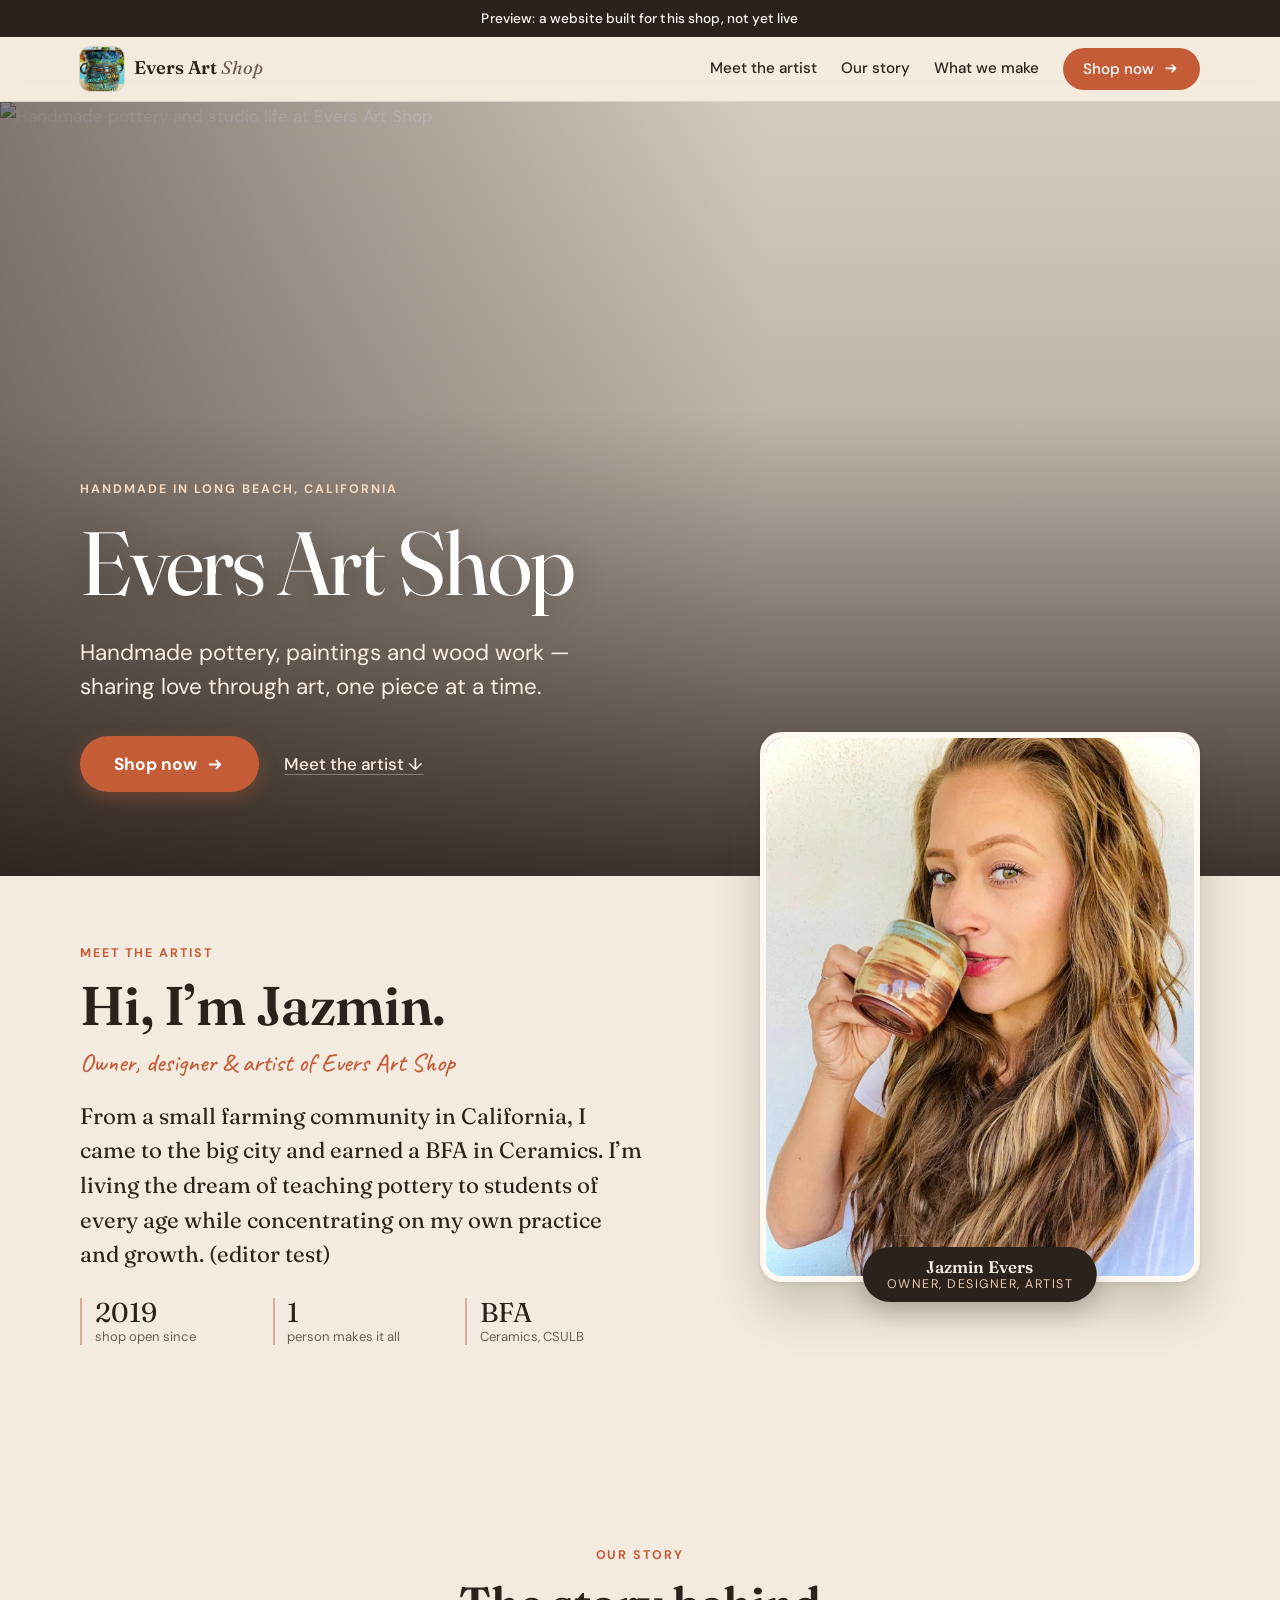
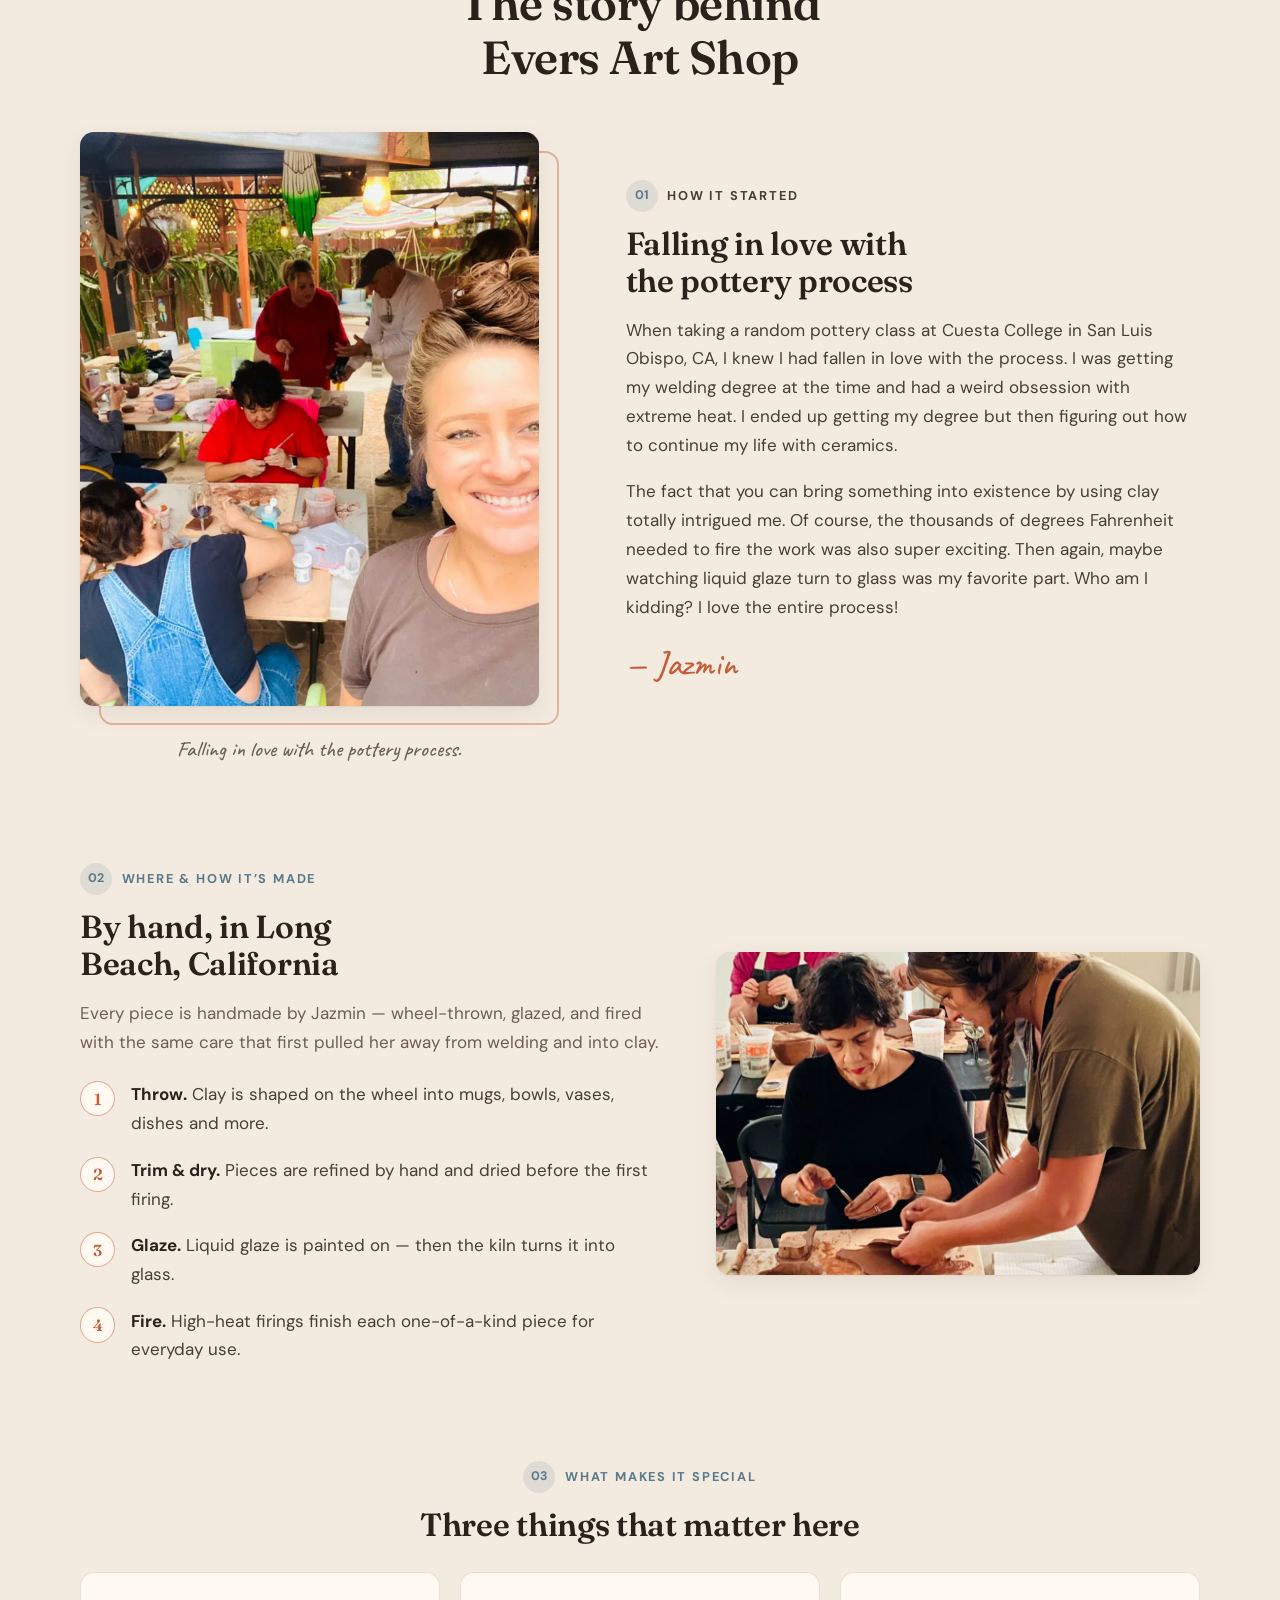
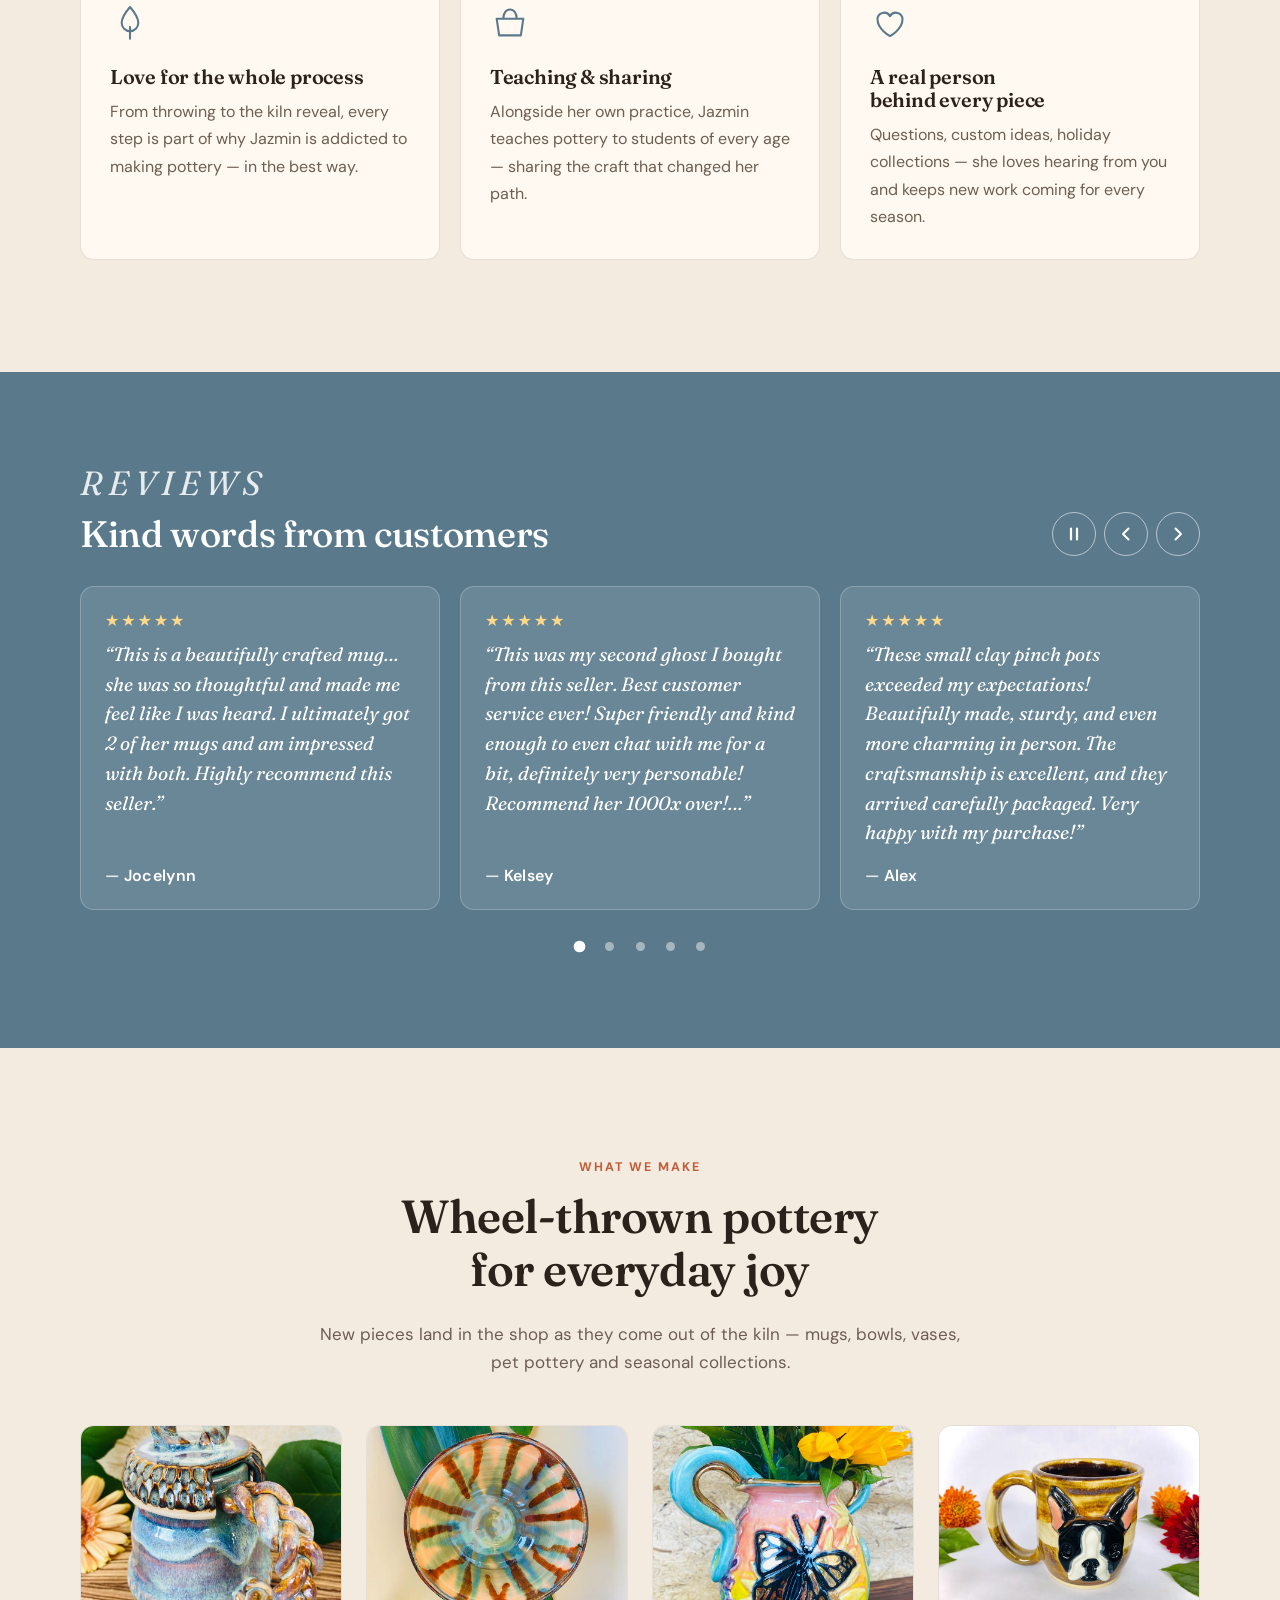
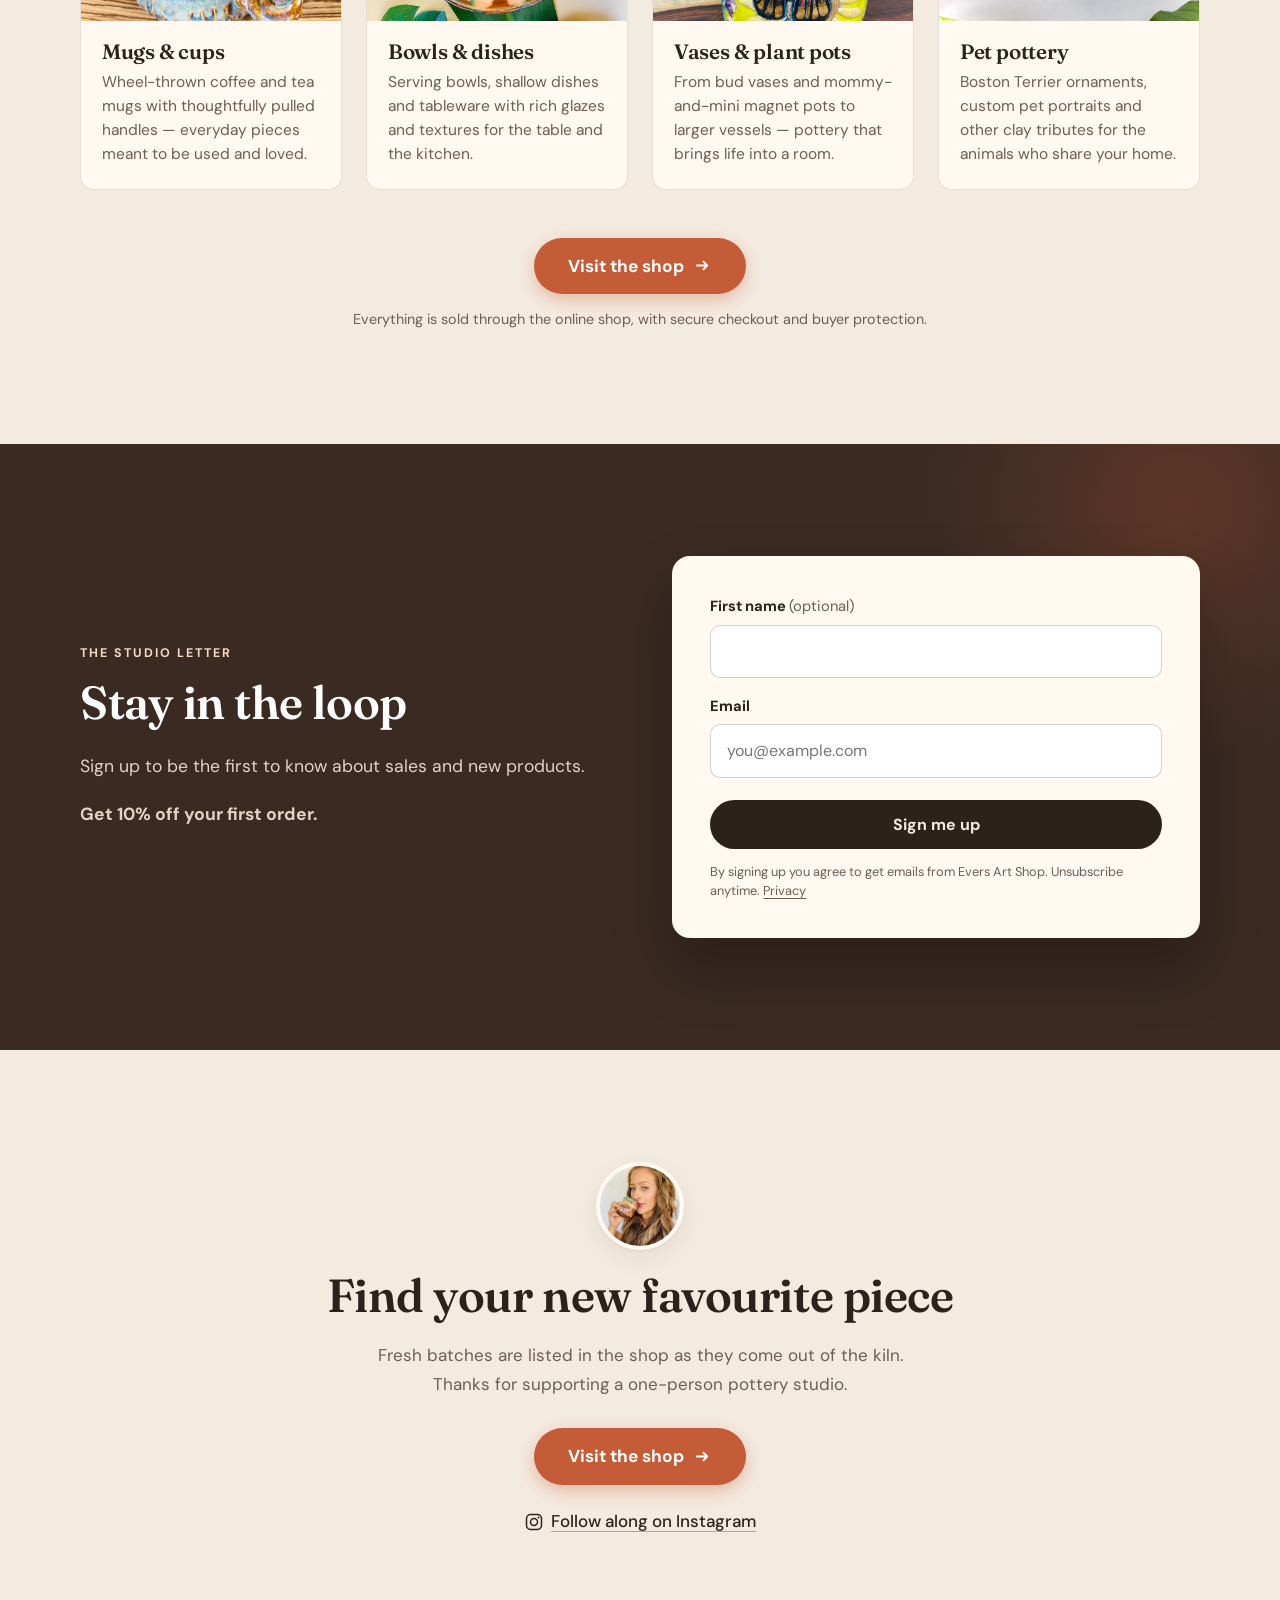
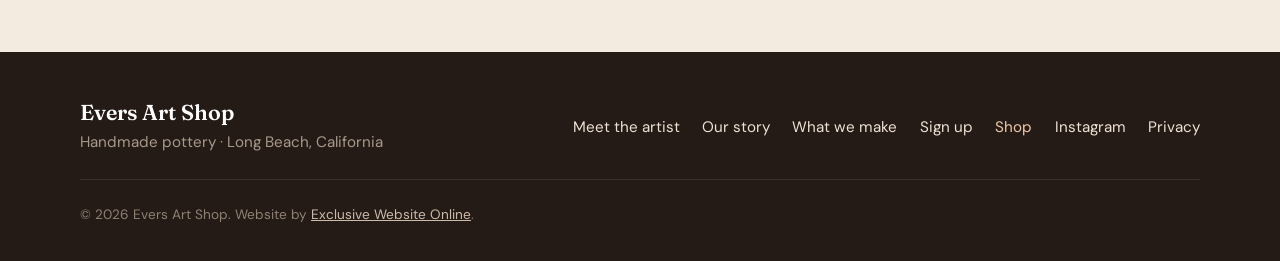
==== commit 2b45ac8a: "Seller edit: photo hero" ====
--- a/index.html
+++ b/index.html
@@ -17,7 +17,7 @@
 <link rel="preload" as="font" type="font/woff2" href="fonts/fraunces-var.woff2" crossorigin>
 <link rel="stylesheet" href="style.css">
 <link rel="stylesheet" href="theme.css">
-<link rel="preload" as="image" href="img/hero.webp" fetchpriority="high">
+<link rel="preload" as="image" href="img/hero-261019132805.webp" fetchpriority="high">
 </head>
 <body>
 
@@ -45,7 +45,7 @@
 <main id="top">
 
   <section class="hero">
-    <img class="hero-img" src="img/hero.webp" width="1280" height="850"
+    <img class="hero-img" src="img/hero-261019132805.webp" width="1280" height="850"
          alt="Handmade pottery and studio life at Evers Art Shop" fetchpriority="high">
     <div class="hero-overlay" aria-hidden="true"></div>
     <div class="container hero-content">
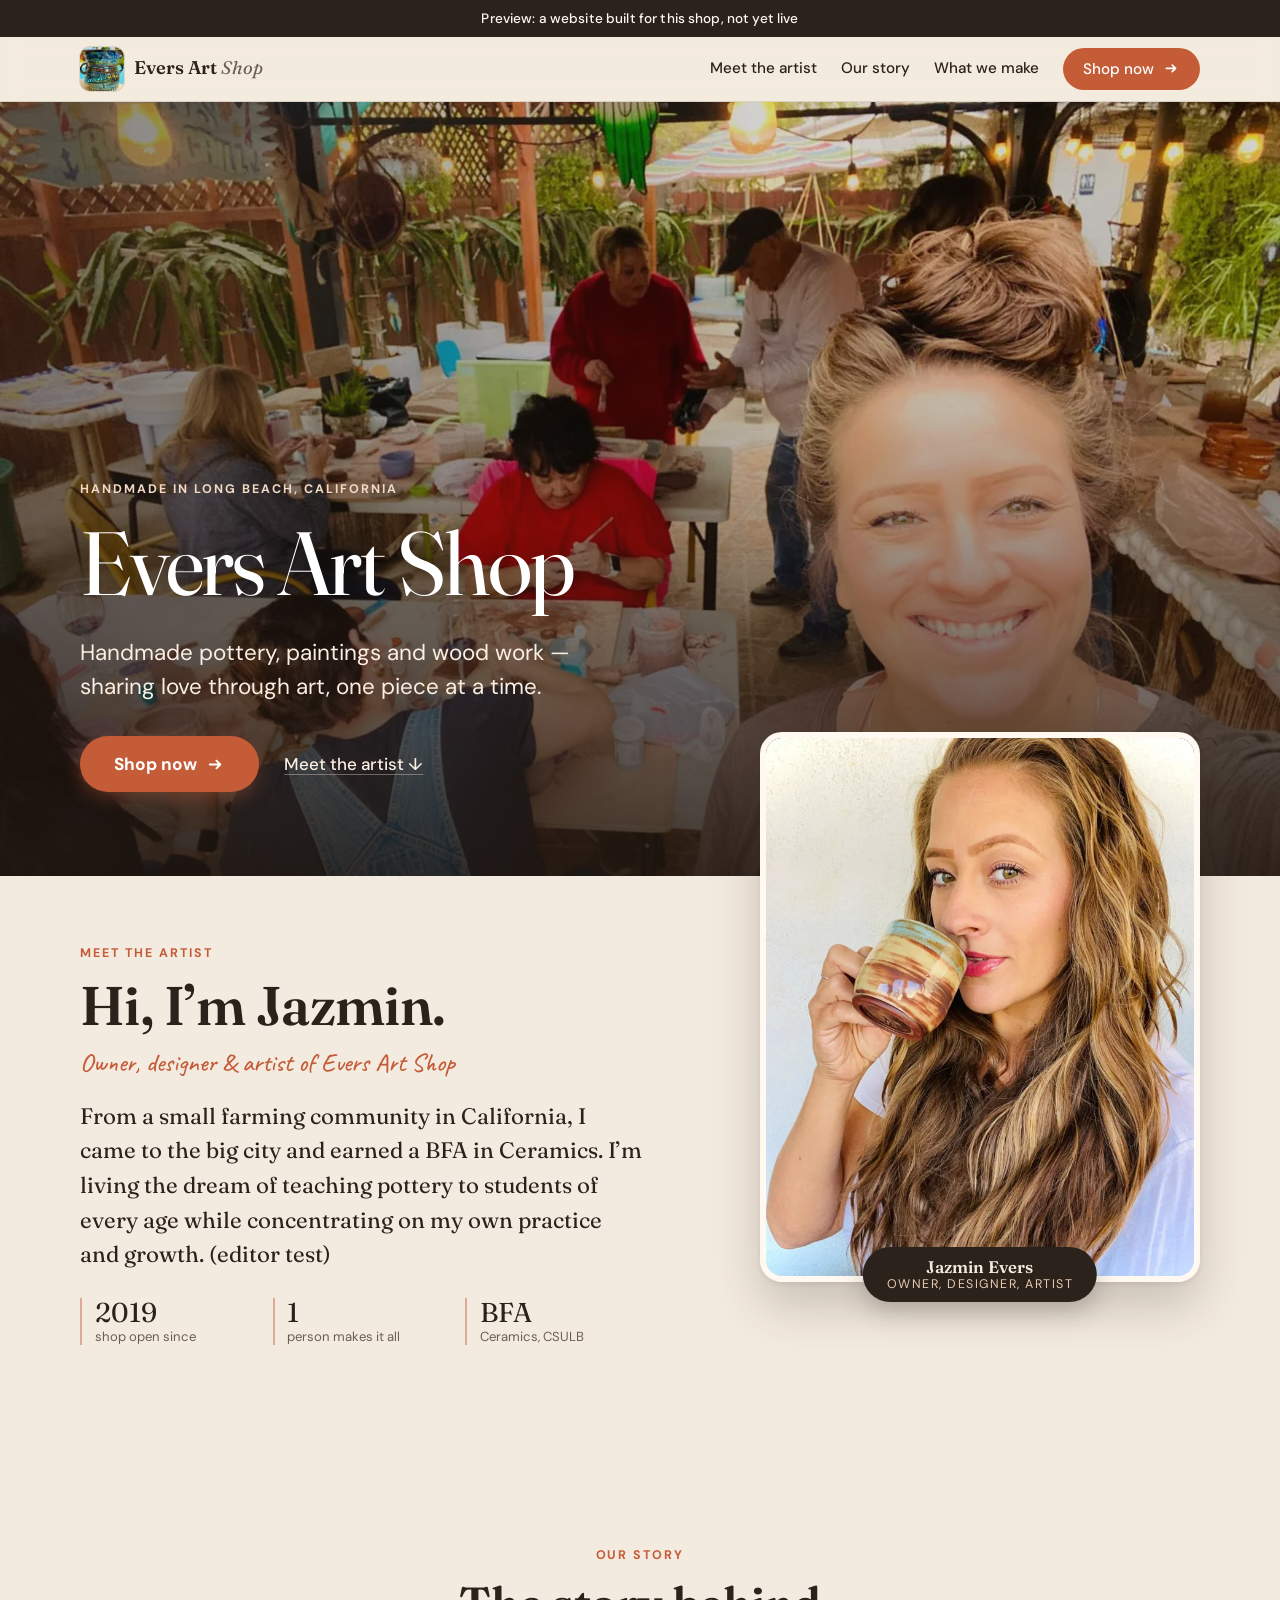
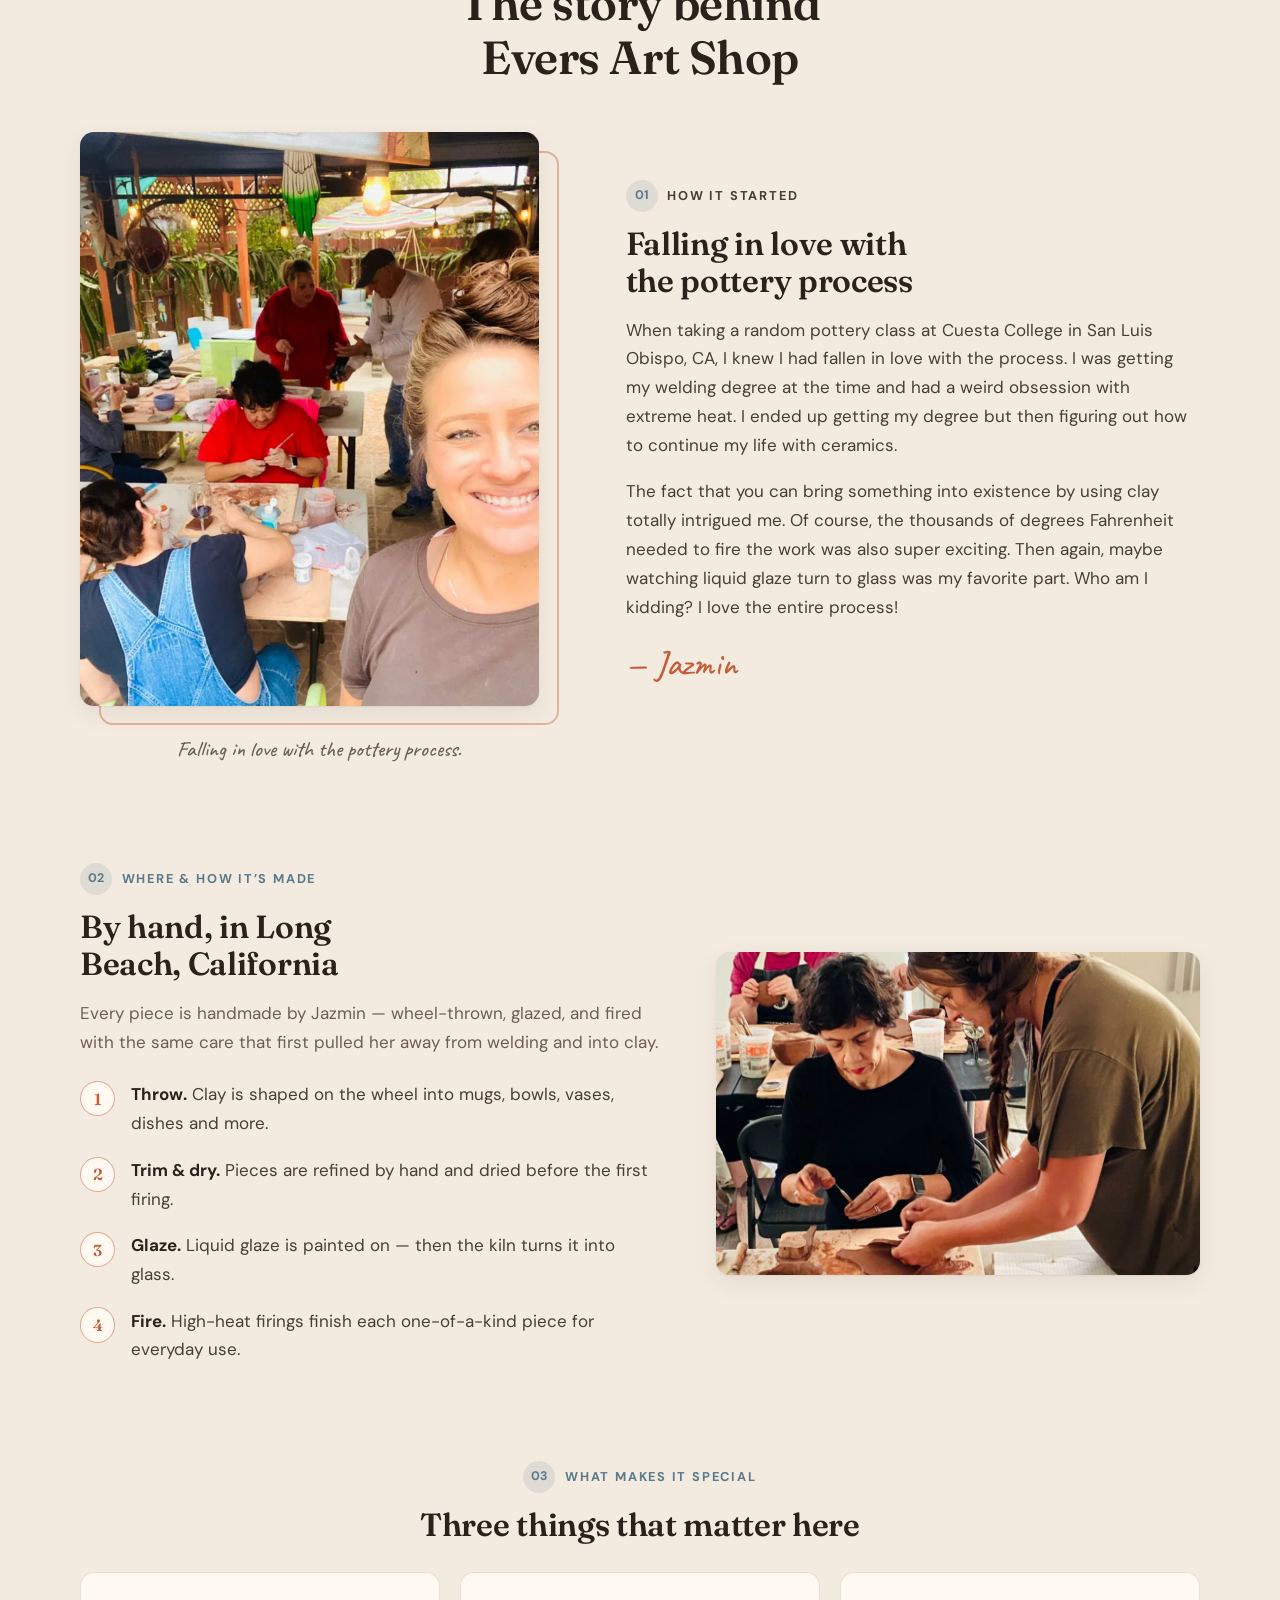
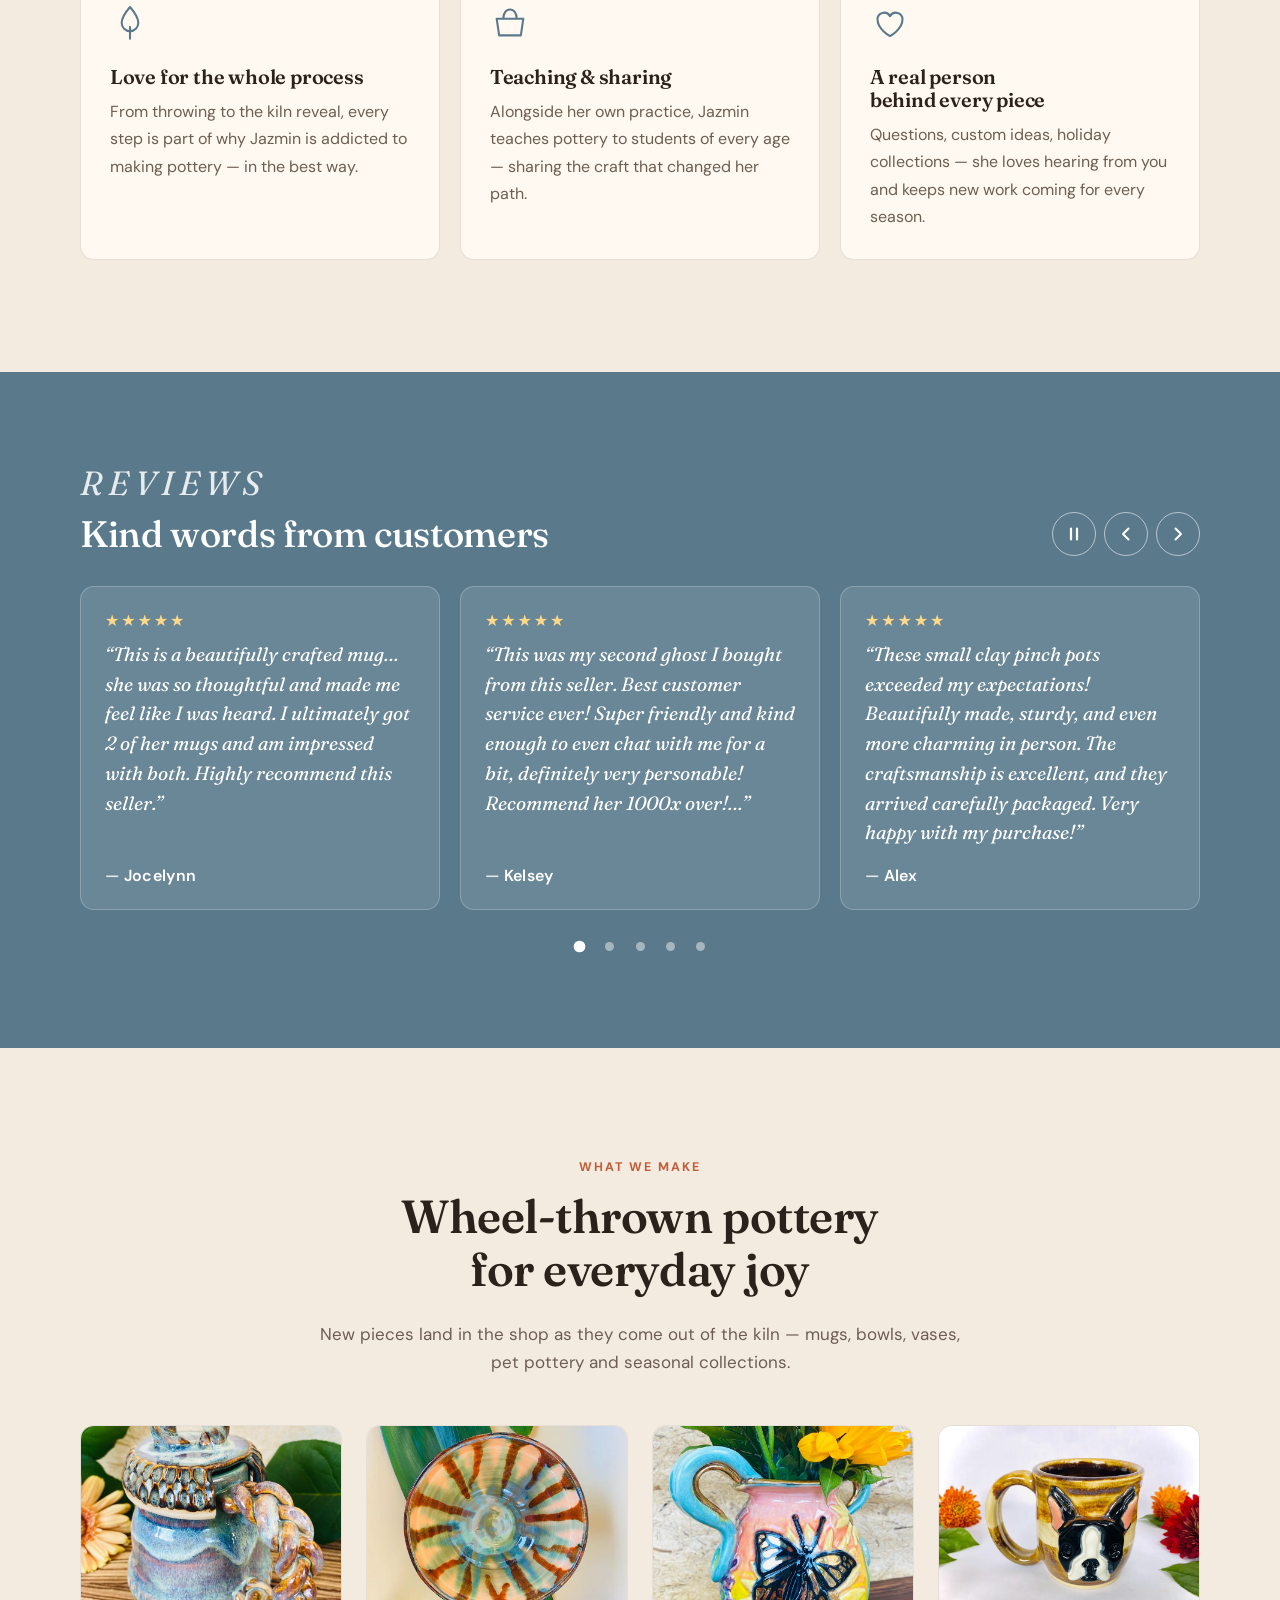
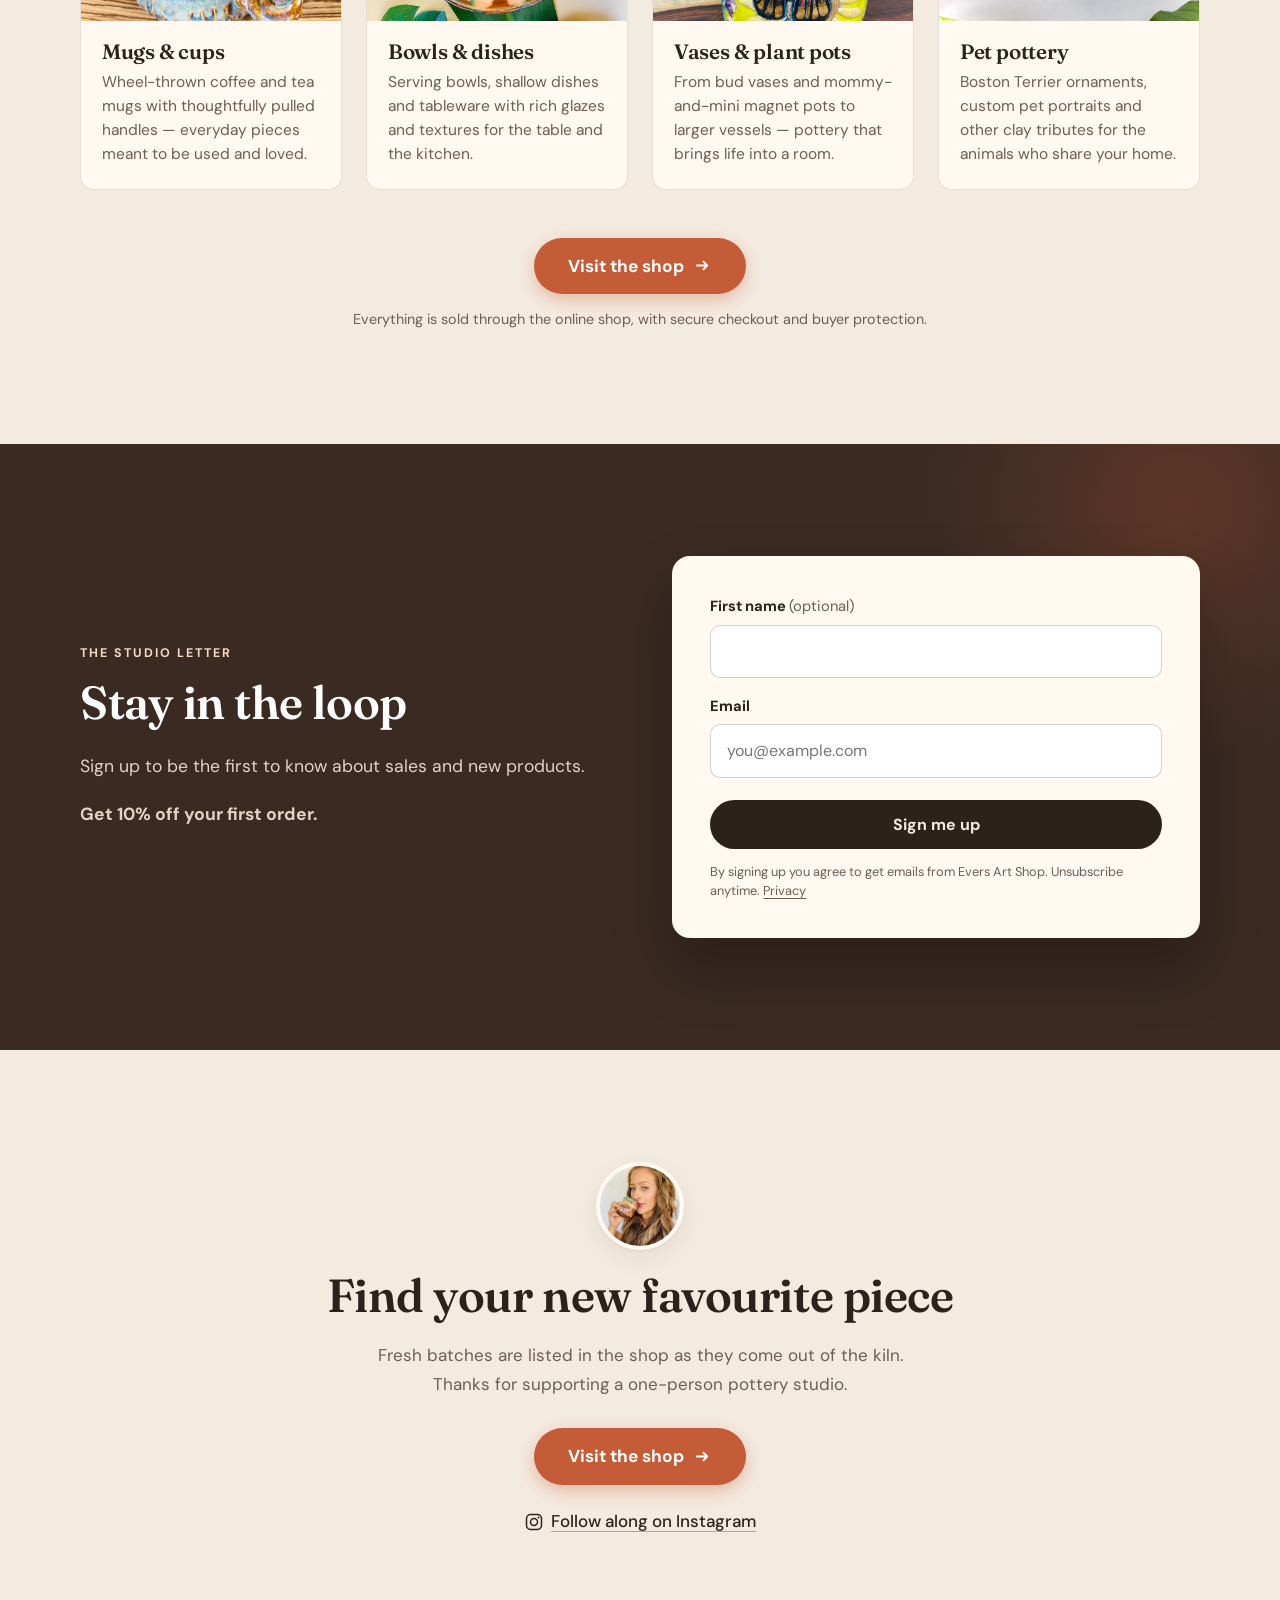
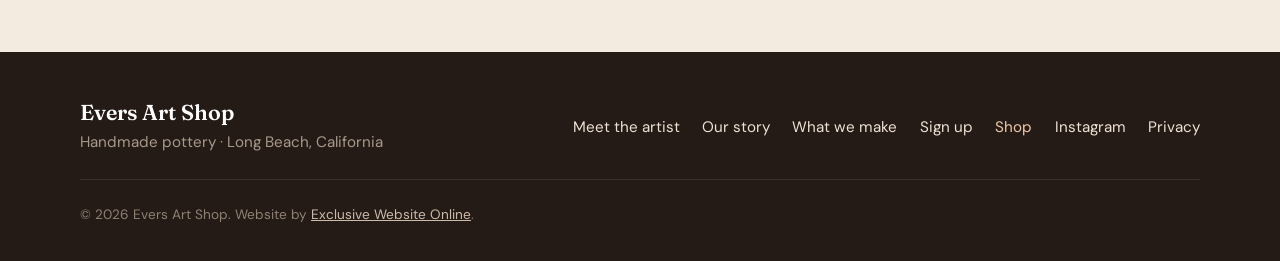
==== commit dafae71f: "Seller undo of "Seller edit: photo hero" (2b45ac8aec6f307d840ed4f8c07c1fdece6225d2)" ====
--- a/index.html
+++ b/index.html
@@ -17,7 +17,7 @@
 <link rel="preload" as="font" type="font/woff2" href="fonts/fraunces-var.woff2" crossorigin>
 <link rel="stylesheet" href="style.css">
 <link rel="stylesheet" href="theme.css">
-<link rel="preload" as="image" href="img/hero-261019132805.webp" fetchpriority="high">
+<link rel="preload" as="image" href="img/hero.webp" fetchpriority="high">
 </head>
 <body>
 
@@ -45,7 +45,7 @@
 <main id="top">
 
   <section class="hero">
-    <img class="hero-img" src="img/hero-261019132805.webp" width="1280" height="850"
+    <img class="hero-img" src="img/hero.webp" width="1280" height="850"
          alt="Handmade pottery and studio life at Evers Art Shop" fetchpriority="high">
     <div class="hero-overlay" aria-hidden="true"></div>
     <div class="container hero-content">
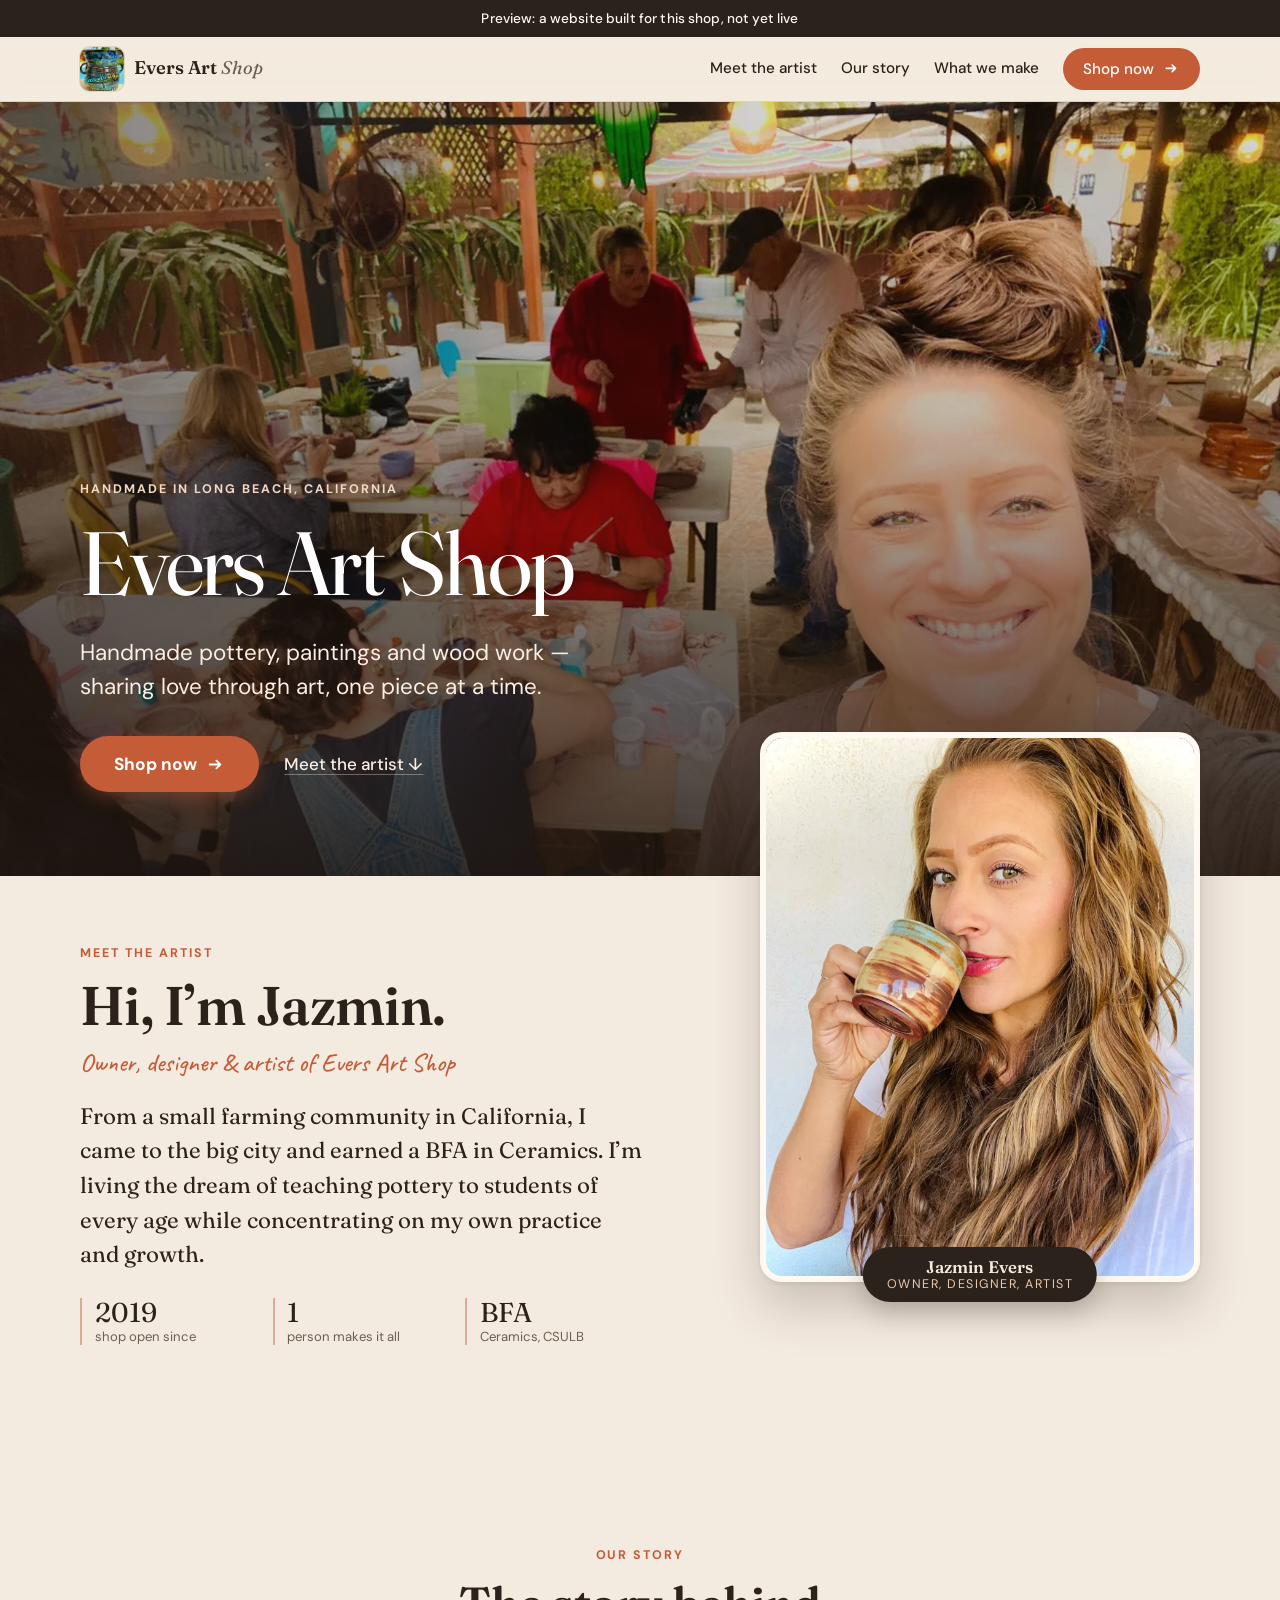
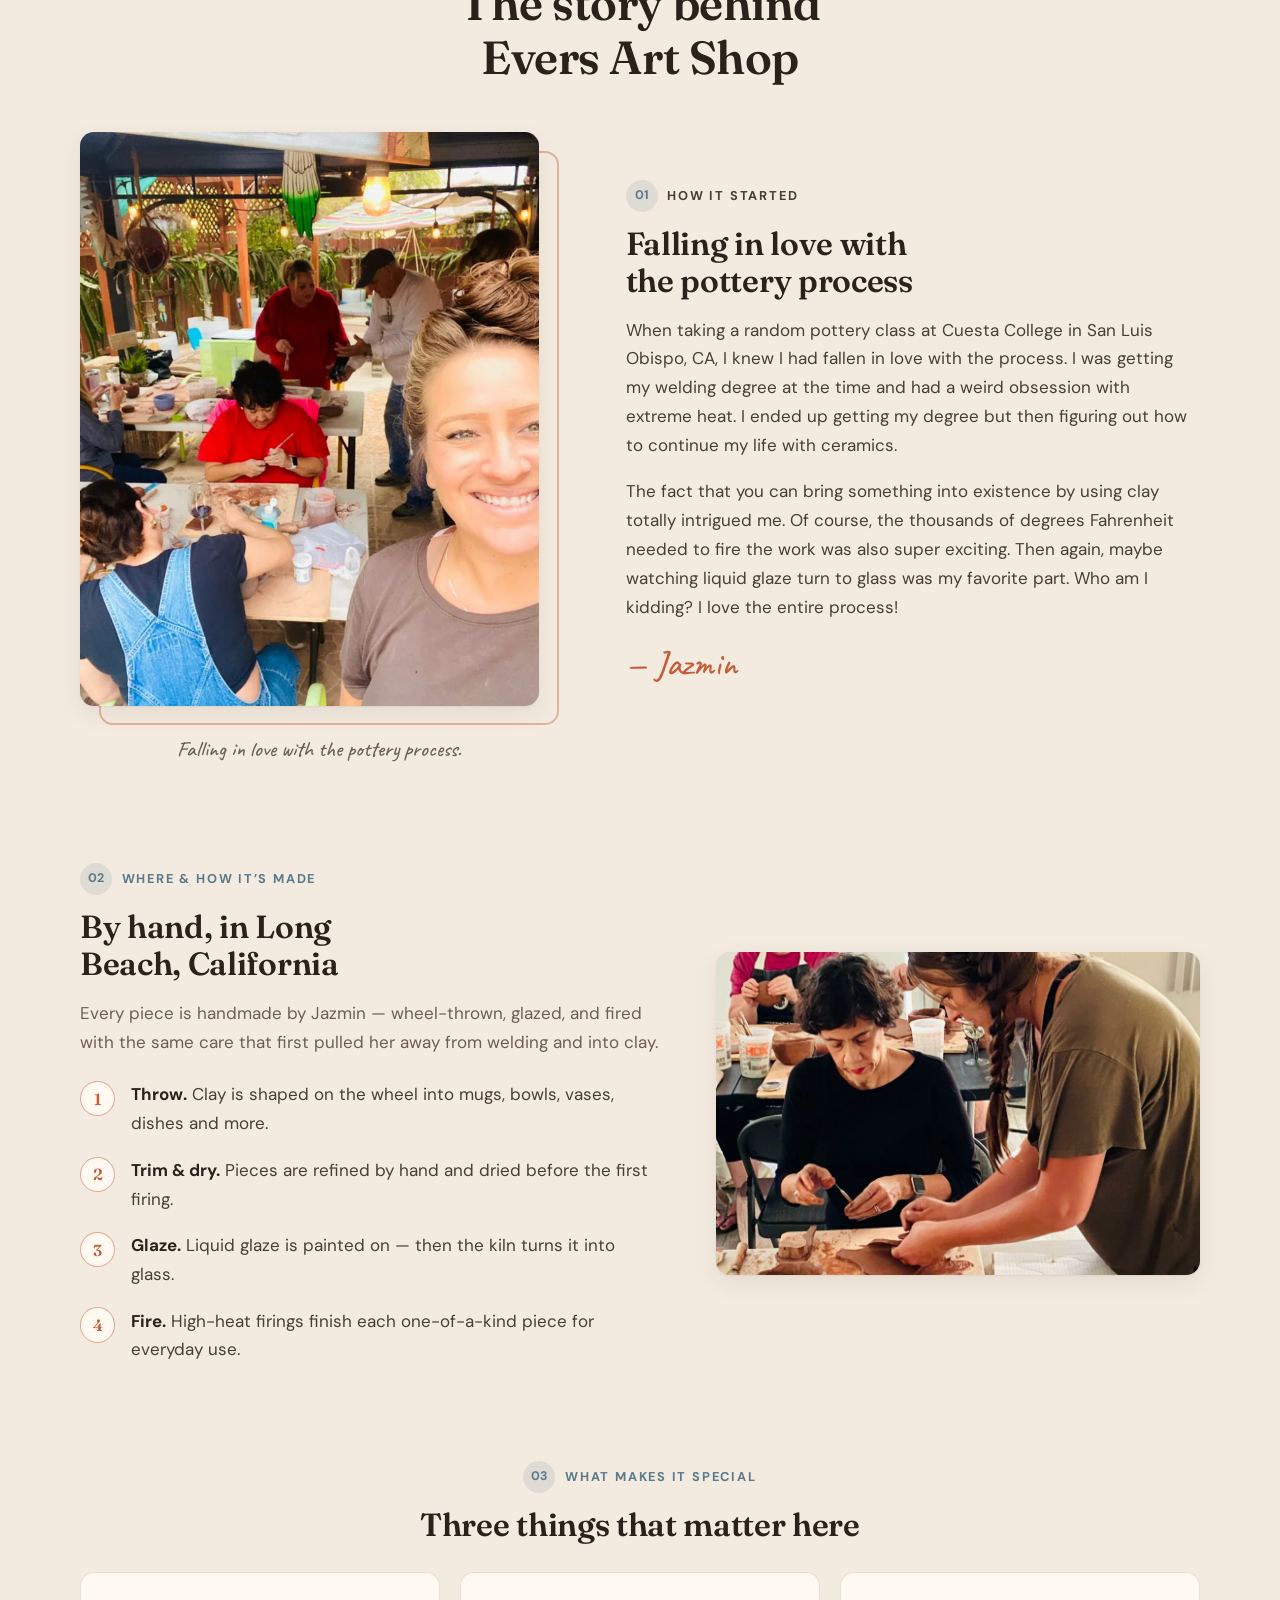
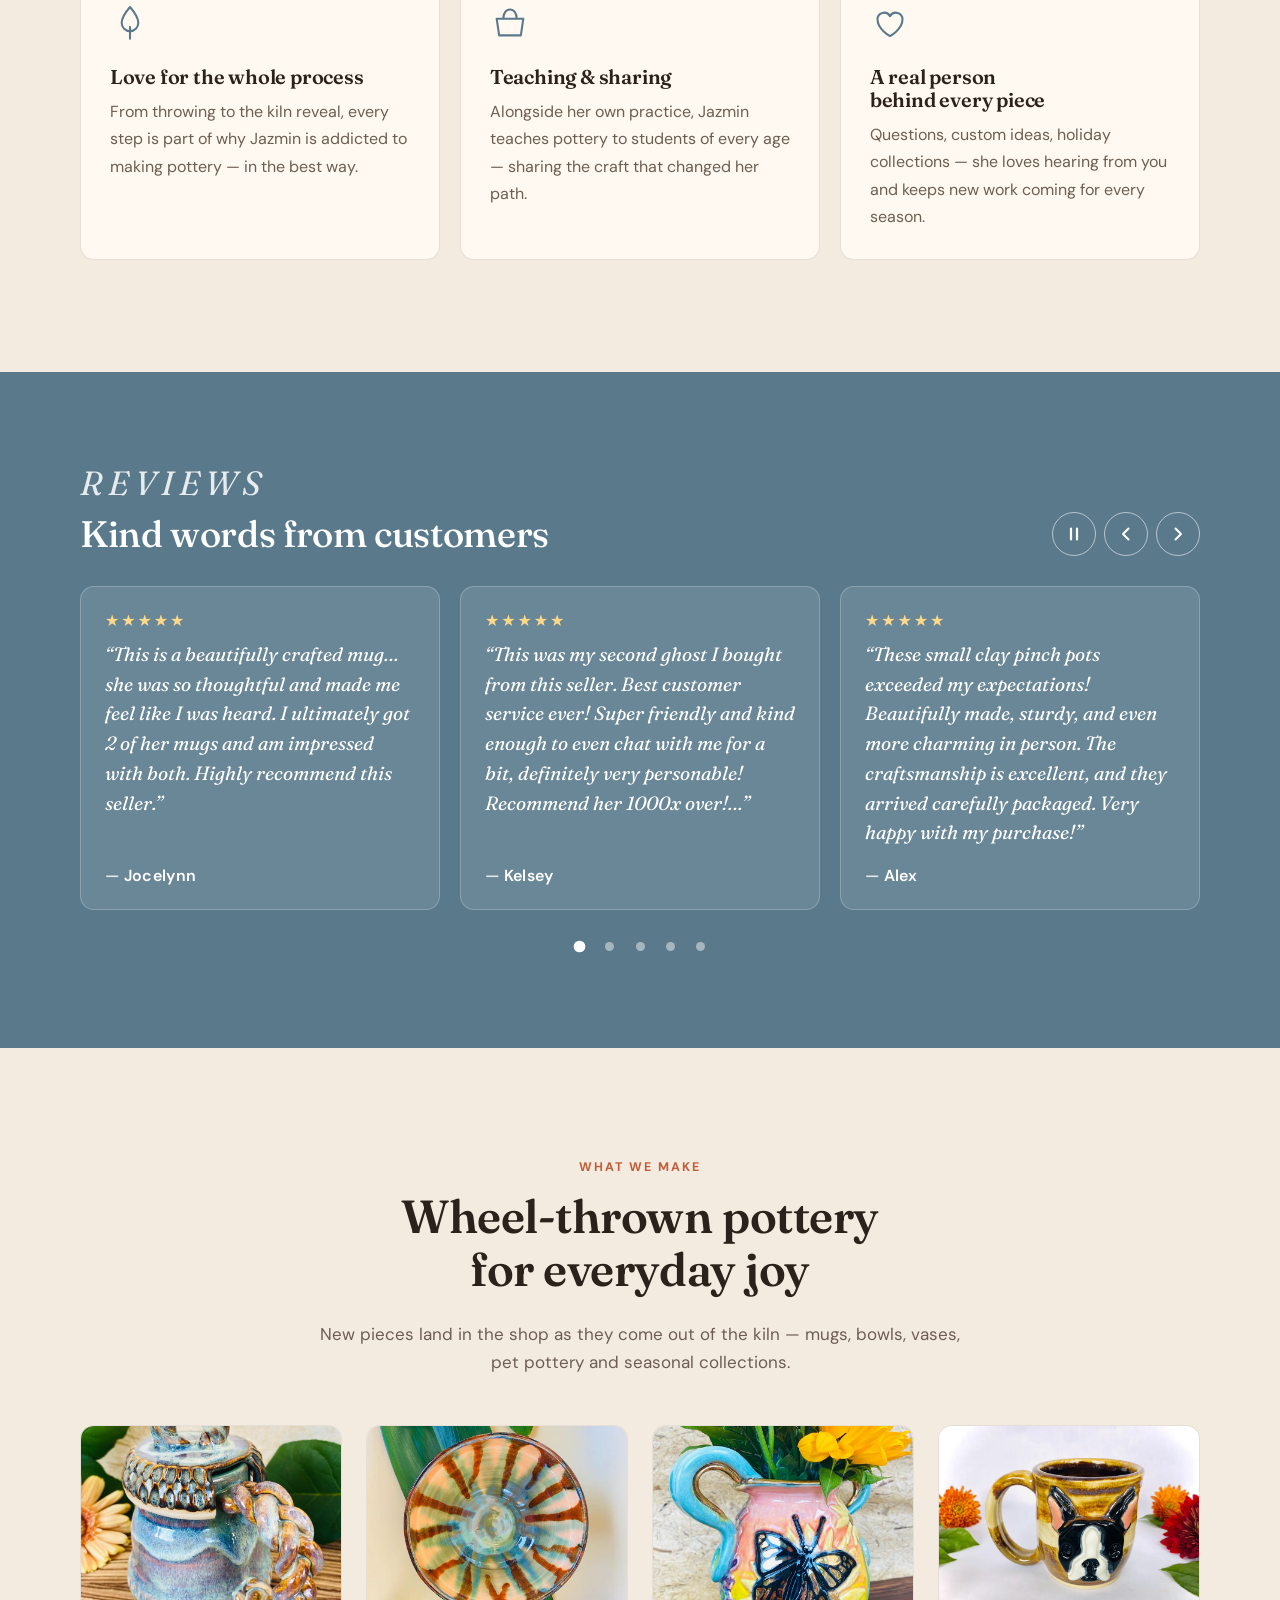
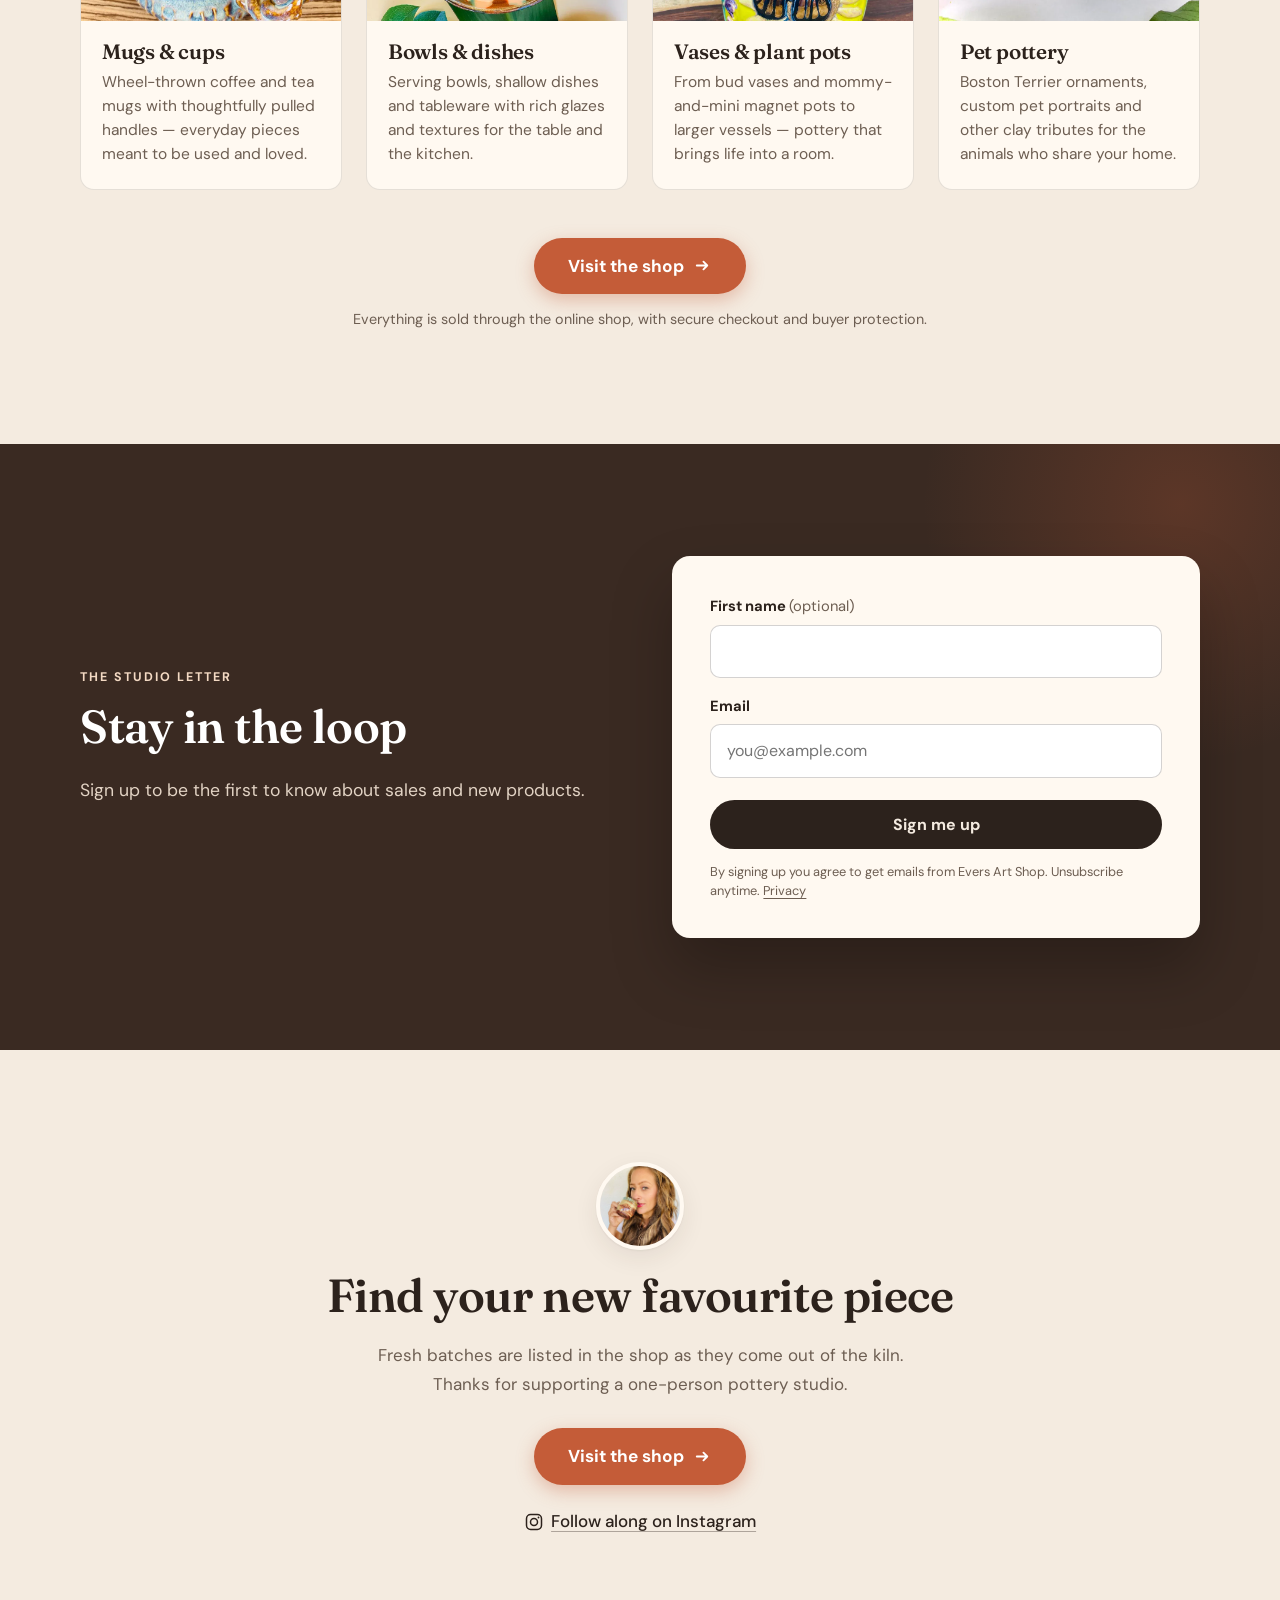
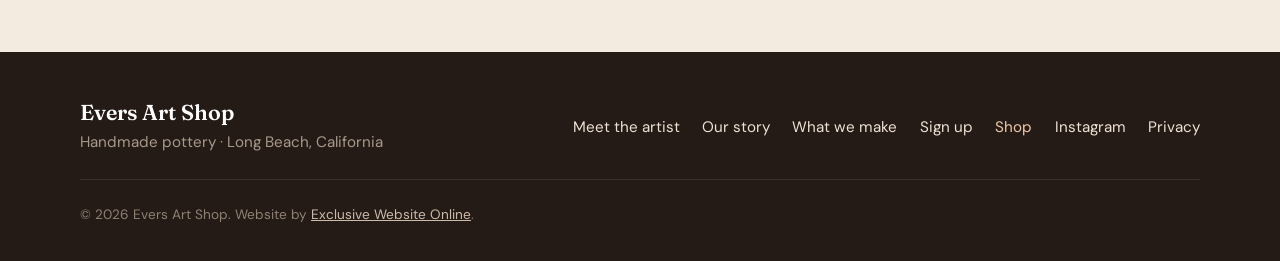
==== commit 383b4aa0: "Seller undo of "Seller edit: story, signup" (f8c152a2afa620fc7ffec52efcb39d71cfbcf5f8)" ====
--- a/index.html
+++ b/index.html
@@ -75,7 +75,7 @@
         <h2 id="maker-title">Hi, I&rsquo;m Jazmin.</h2>
         <p class="maker-role">Owner, designer &amp; artist of Evers Art Shop</p>
 
-        <!--ewo:maker-lead--><p class="lead">From a small farming community in California, I came to the big city and earned a BFA in Ceramics. I’m living the dream of teaching pottery to students of every age while concentrating on my own practice and growth. (editor test)</p><!--/ewo:maker-lead-->
+        <!--ewo:maker-lead--><p class="lead">From a small farming community in California, I came to the big city and earned a BFA in Ceramics. I’m living the dream of teaching pottery to students of every age while concentrating on my own practice and growth.</p><!--/ewo:maker-lead-->
         <ul class="maker-facts">
           <li><strong>2019</strong><span>shop open since</span></li>
           <li><strong>1</strong><span>person makes it all</span></li>
@@ -274,8 +274,7 @@
       <div class="join-copy">
         <p class="eyebrow eyebrow--light">The studio letter</p>
         <h2>Stay in the loop</h2>
-        <!--ewo:join-text--><p>Sign up to be the first to know about sales and new products.</p>
-        <p class="ewo-offer">Get 10% off your first order.</p><!--/ewo:join-text-->
+        <!--ewo:join-text--><p>Sign up to be the first to know about sales and new products.</p><!--/ewo:join-text-->
       </div>
 
       <div class="join-box">
@@ -301,7 +300,7 @@
 
         <div class="signup-success" id="join-success" hidden tabindex="-1">
           <p class="success-title">You&rsquo;re in! 🎉</p>
-          <p class="success-msg js-msg"></p><!--ewo:join-code--><p class="ewo-code">Your discount code: <strong>HELLO10</strong></p><!--/ewo:join-code-->
+          <p class="success-msg js-msg"></p><!--ewo:join-code--><!--/ewo:join-code-->
           <a class="btn btn-primary btn-shop js-shop btn-block" href="https://www.etsy.com/shop/EversArtShop">Continue to the shop<svg class="btn-arrow" viewBox="0 0 20 20" aria-hidden="true"><path d="M4 10h11m-4-4 4 4-4 4" fill="none" stroke="currentColor" stroke-width="2" stroke-linecap="round" stroke-linejoin="round"/></svg></a>
         </div>
       </div>
@@ -354,7 +353,7 @@
       <img class="modal-avatar" src="img/owner.webp" width="700" height="875" alt="">
       <p class="eyebrow">Before you go</p>
       <h2 id="shop-modal-title">Stay in the loop</h2>
-      <!--ewo:modal-text--><p id="shop-modal-desc" class="modal-lead">Sign up to be the first to know about sales and new products. <strong>Get 10% off your first order.</strong></p><!--/ewo:modal-text-->
+      <!--ewo:modal-text--><p id="shop-modal-desc" class="modal-lead">Sign up to be the first to know about sales and new products.</p><!--/ewo:modal-text-->
       <form class="signup js-signup" action="https://script.google.com/macros/s/AKfycbwM8969U-0HjBFBlDRyBb0HBU5hyh1Fn8ZZG0k0yXCxzpXP4FOaskpl7tL14DuU6Gcr/exec" method="post" data-success="#modal-success" data-context="modal">
         <div class="field">
           <label for="m-name">First name <span class="optional">(optional)</span></label>
@@ -379,7 +378,7 @@
 
     <div class="modal-step signup-success" id="modal-success" data-step="success" hidden tabindex="-1">
       <p class="success-title">You&rsquo;re in! 🎉</p>
-      <p class="success-msg js-msg"></p><!--ewo:modal-code--><p class="ewo-code">Your discount code: <strong>HELLO10</strong></p><!--/ewo:modal-code-->
+      <p class="success-msg js-msg"></p><!--ewo:modal-code--><!--/ewo:modal-code-->
       <a class="btn btn-primary btn-lg btn-block js-continue" href="https://www.etsy.com/shop/EversArtShop">Continue to the shop<svg class="btn-arrow" viewBox="0 0 20 20" aria-hidden="true"><path d="M4 10h11m-4-4 4 4-4 4" fill="none" stroke="currentColor" stroke-width="2" stroke-linecap="round" stroke-linejoin="round"/></svg></a>
     </div>
   </div>
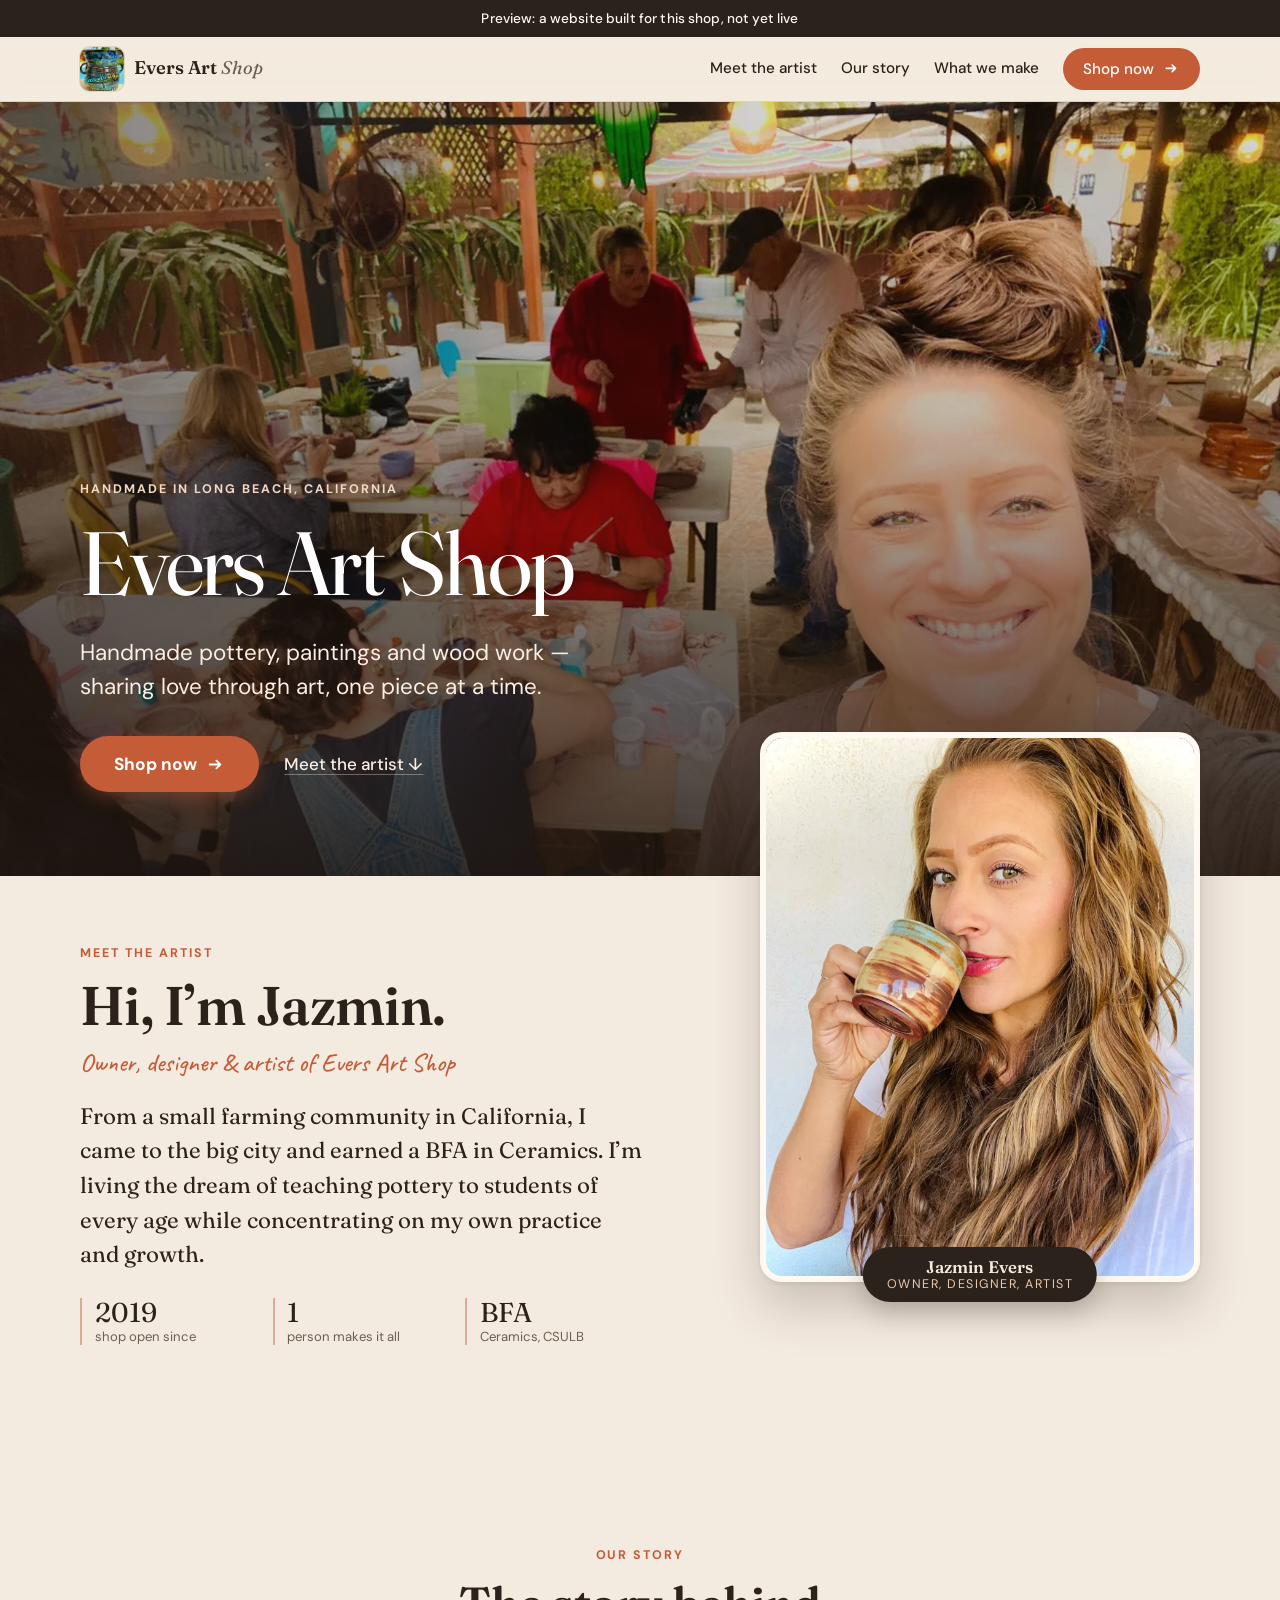
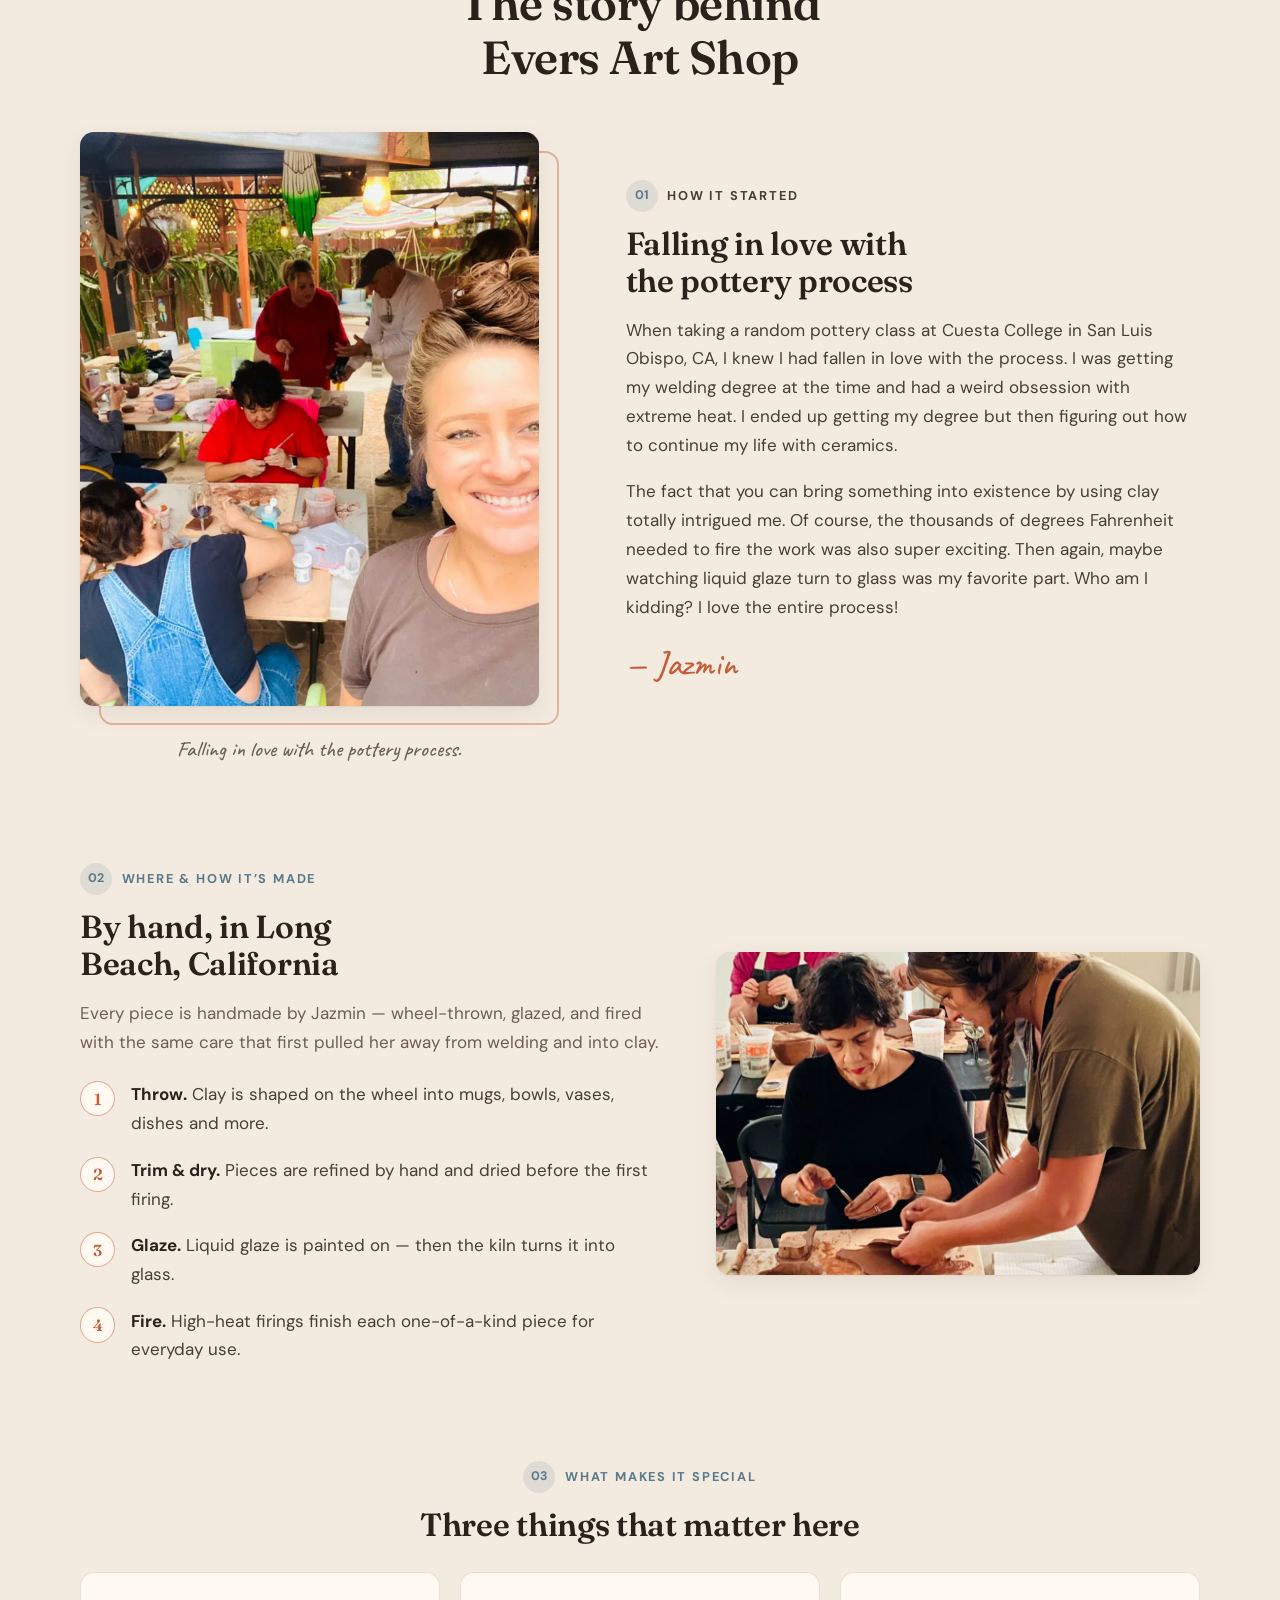
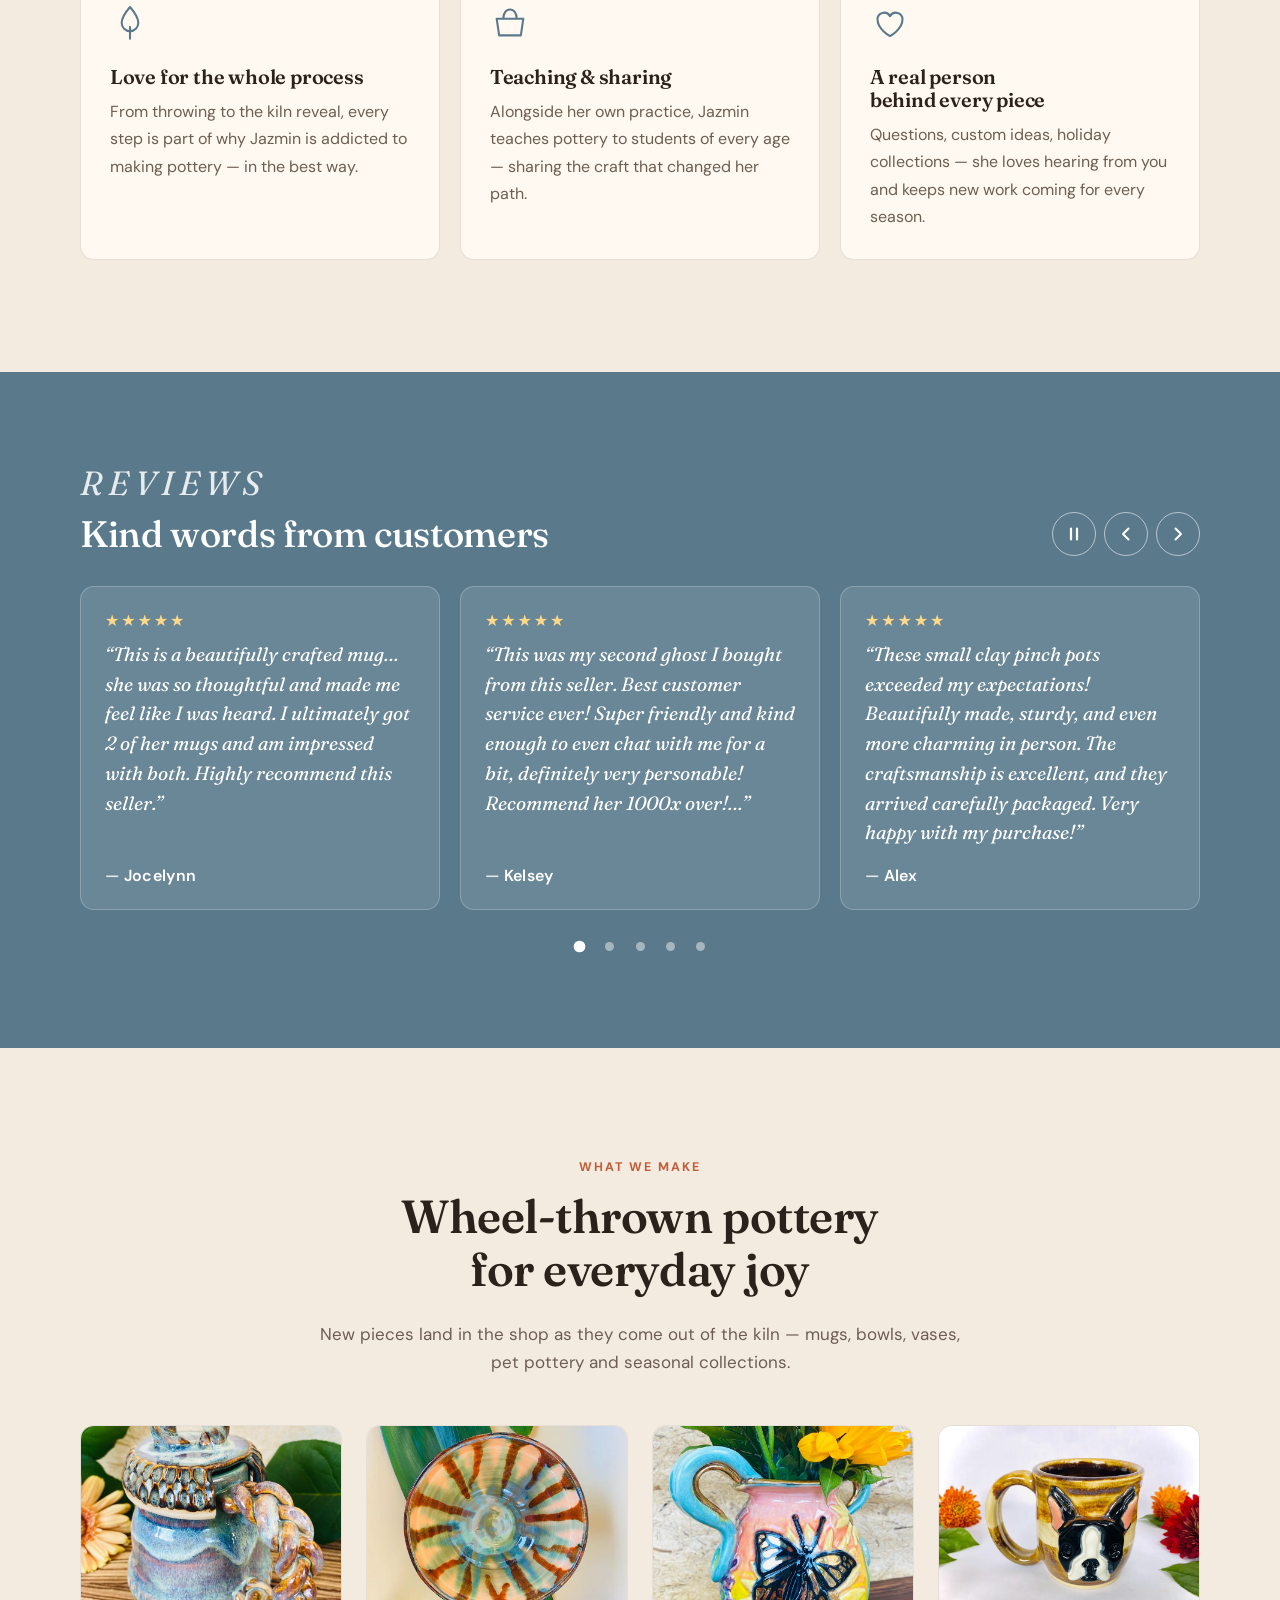
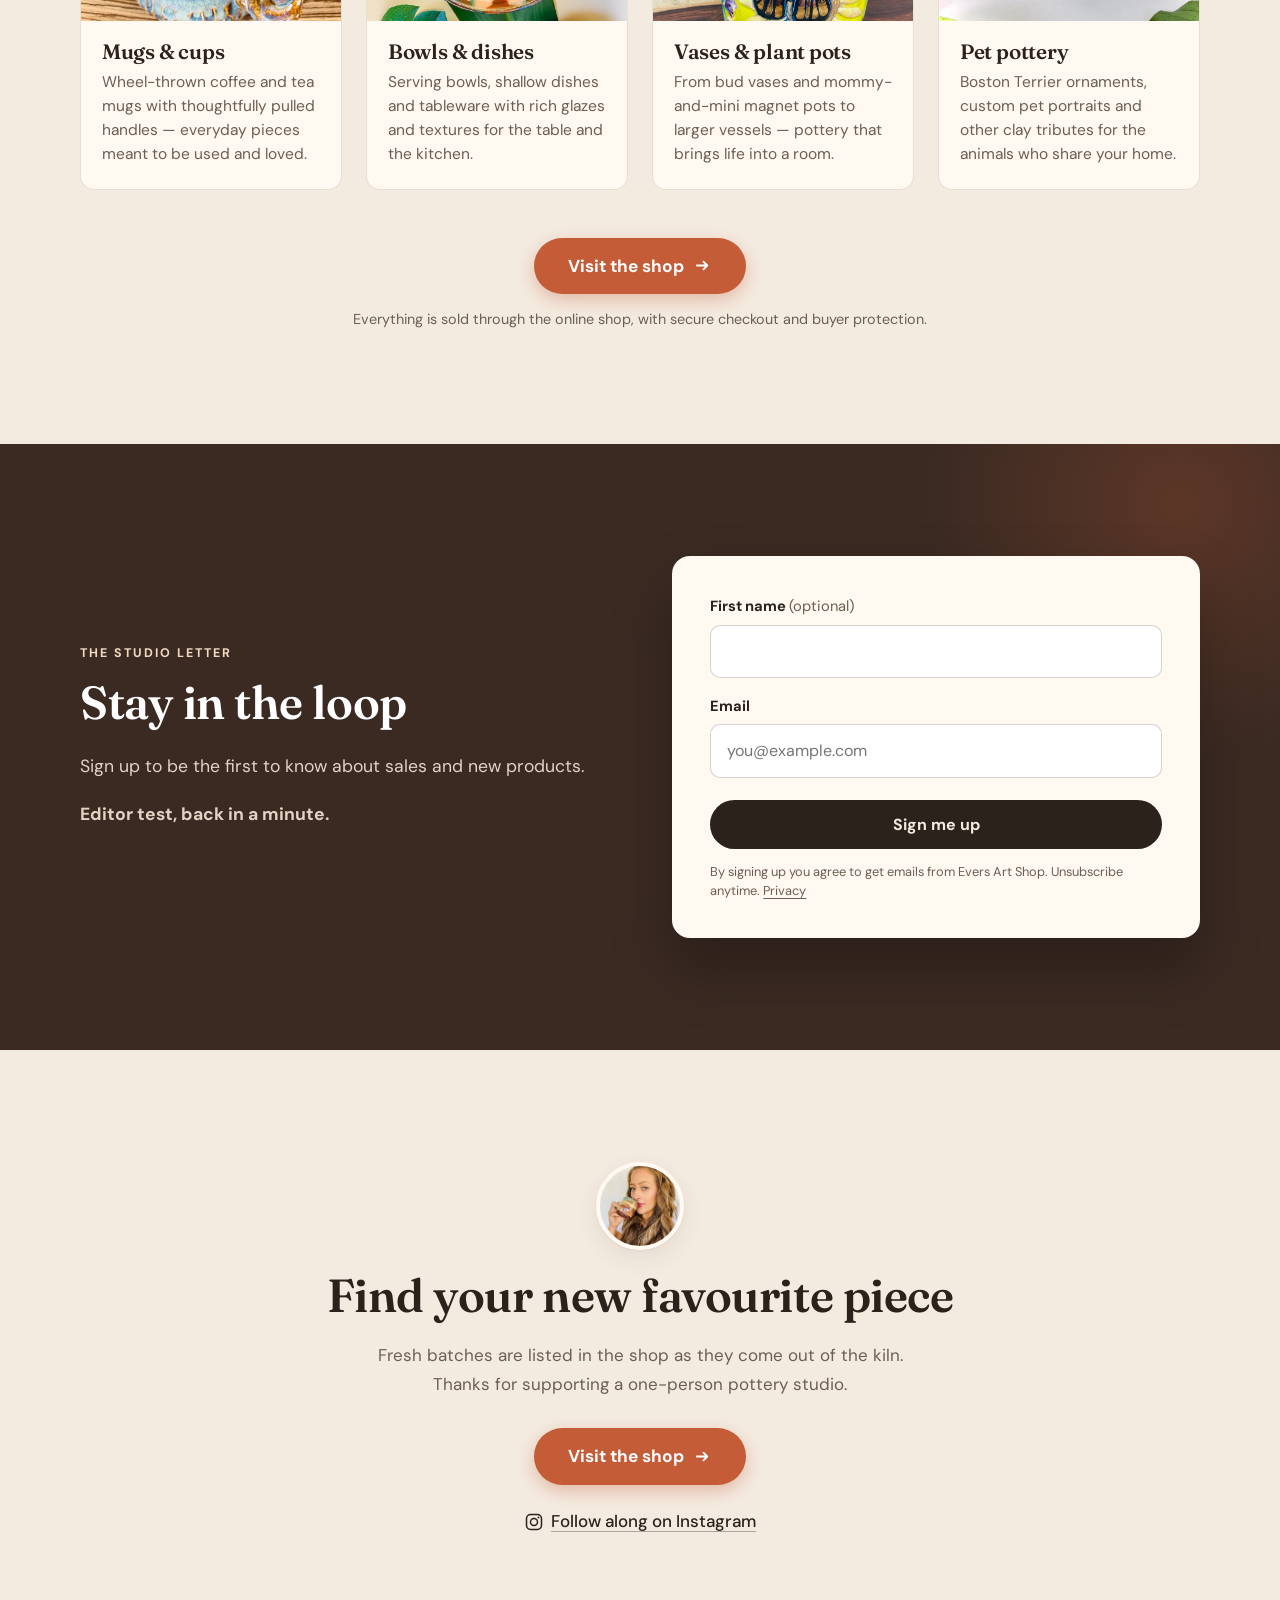
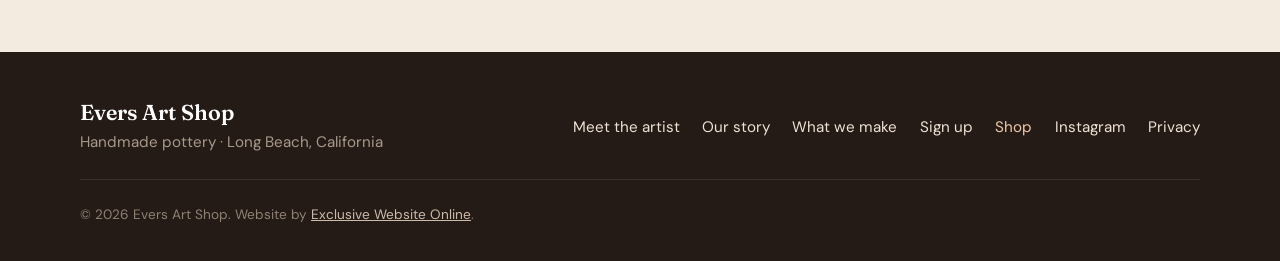
==== commit 9cde73bd: "Seller edit: signup" ====
--- a/index.html
+++ b/index.html
@@ -274,7 +274,8 @@
       <div class="join-copy">
         <p class="eyebrow eyebrow--light">The studio letter</p>
         <h2>Stay in the loop</h2>
-        <!--ewo:join-text--><p>Sign up to be the first to know about sales and new products.</p><!--/ewo:join-text-->
+        <!--ewo:join-text--><p>Sign up to be the first to know about sales and new products.</p>
+        <p class="ewo-offer">Editor test, back in a minute.</p><!--/ewo:join-text-->
       </div>
 
       <div class="join-box">
@@ -353,7 +354,7 @@
       <img class="modal-avatar" src="img/owner.webp" width="700" height="875" alt="">
       <p class="eyebrow">Before you go</p>
       <h2 id="shop-modal-title">Stay in the loop</h2>
-      <!--ewo:modal-text--><p id="shop-modal-desc" class="modal-lead">Sign up to be the first to know about sales and new products.</p><!--/ewo:modal-text-->
+      <!--ewo:modal-text--><p id="shop-modal-desc" class="modal-lead">Sign up to be the first to know about sales and new products. <strong>Editor test, back in a minute.</strong></p><!--/ewo:modal-text-->
       <form class="signup js-signup" action="https://script.google.com/macros/s/AKfycbwM8969U-0HjBFBlDRyBb0HBU5hyh1Fn8ZZG0k0yXCxzpXP4FOaskpl7tL14DuU6Gcr/exec" method="post" data-success="#modal-success" data-context="modal">
         <div class="field">
           <label for="m-name">First name <span class="optional">(optional)</span></label>
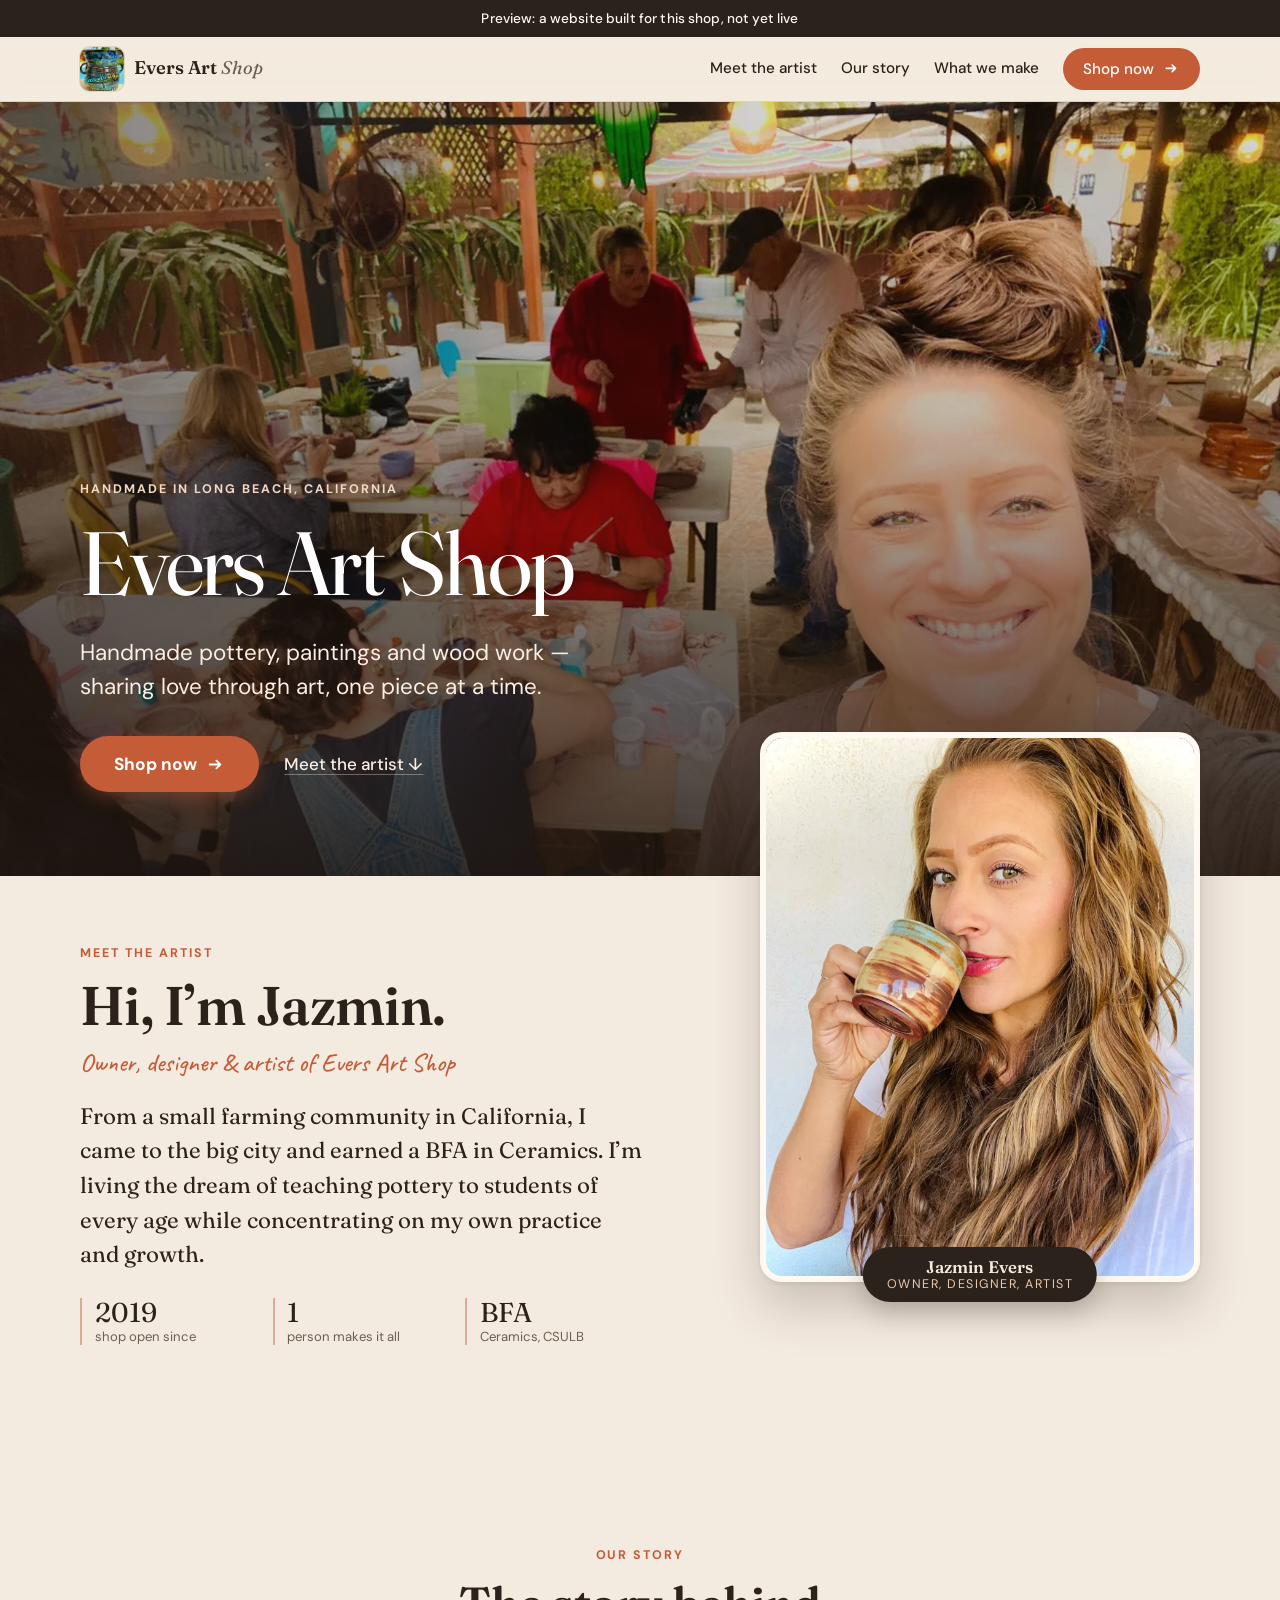
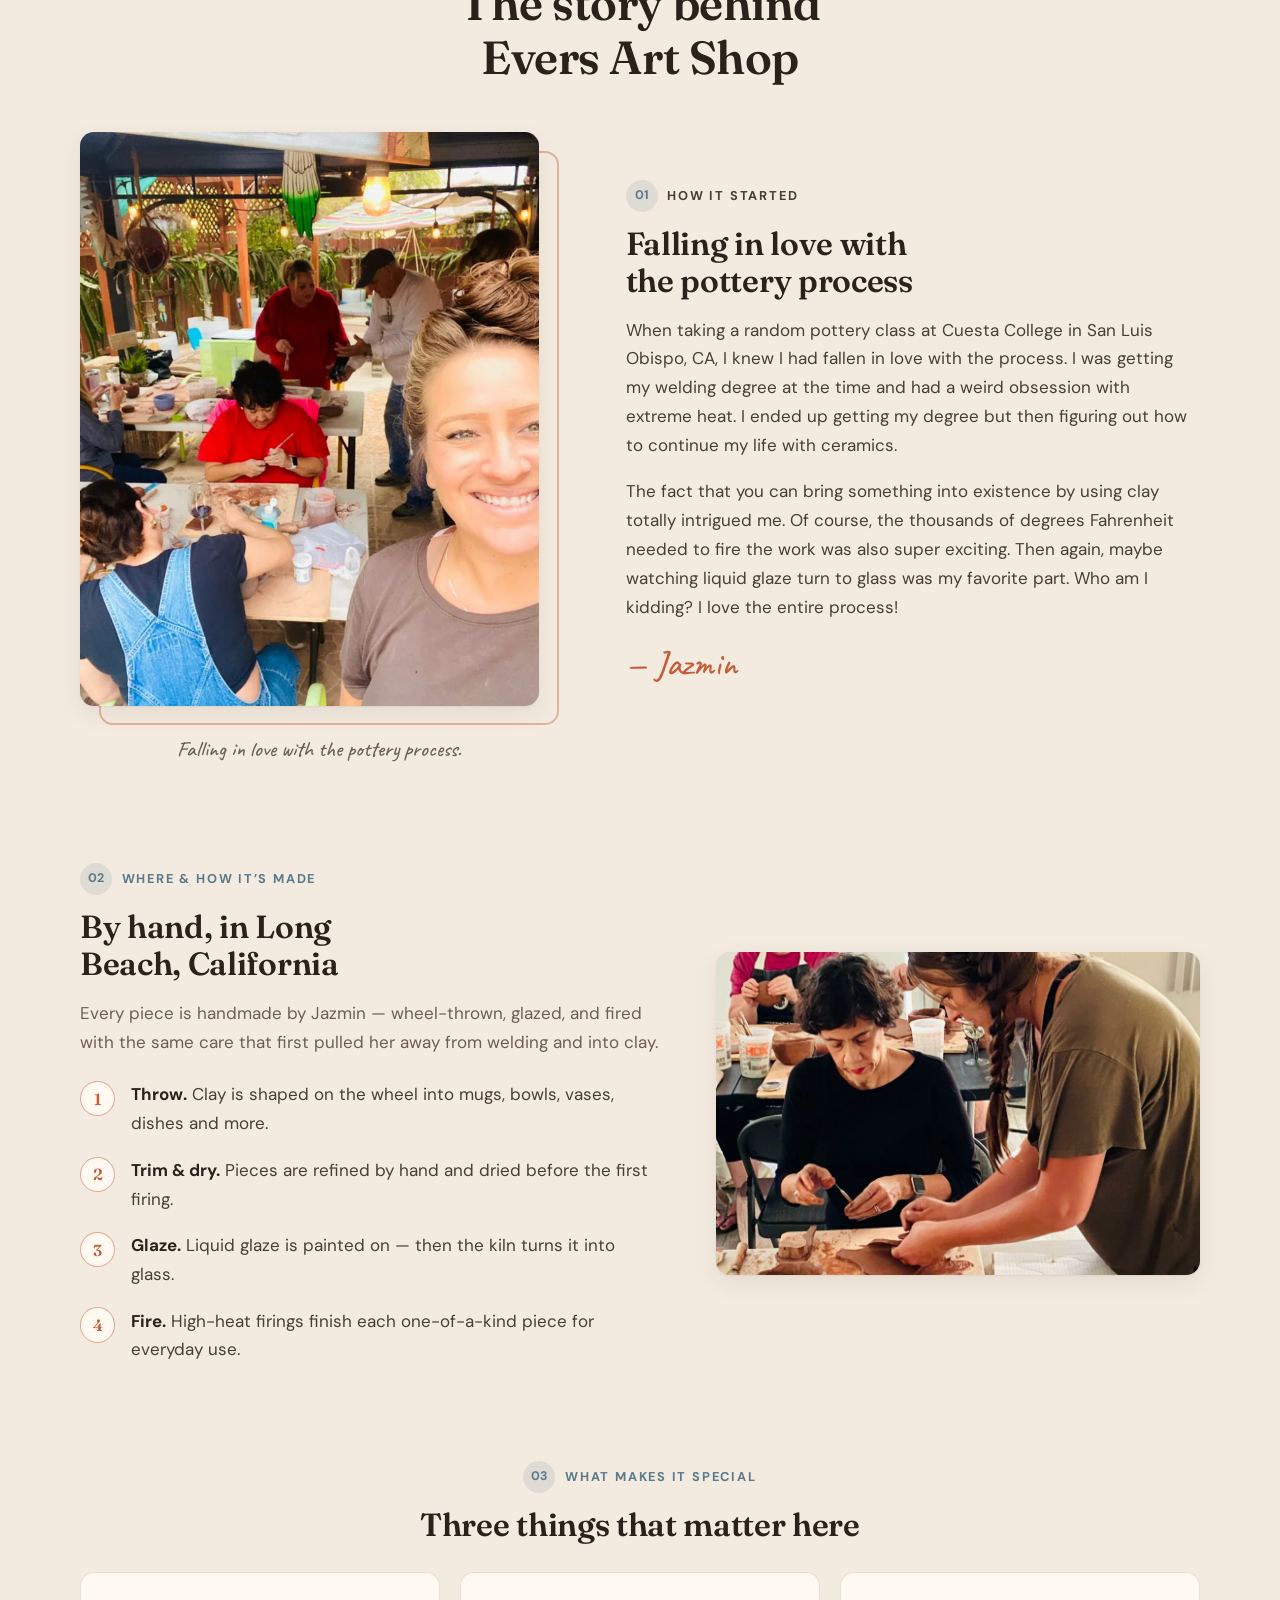
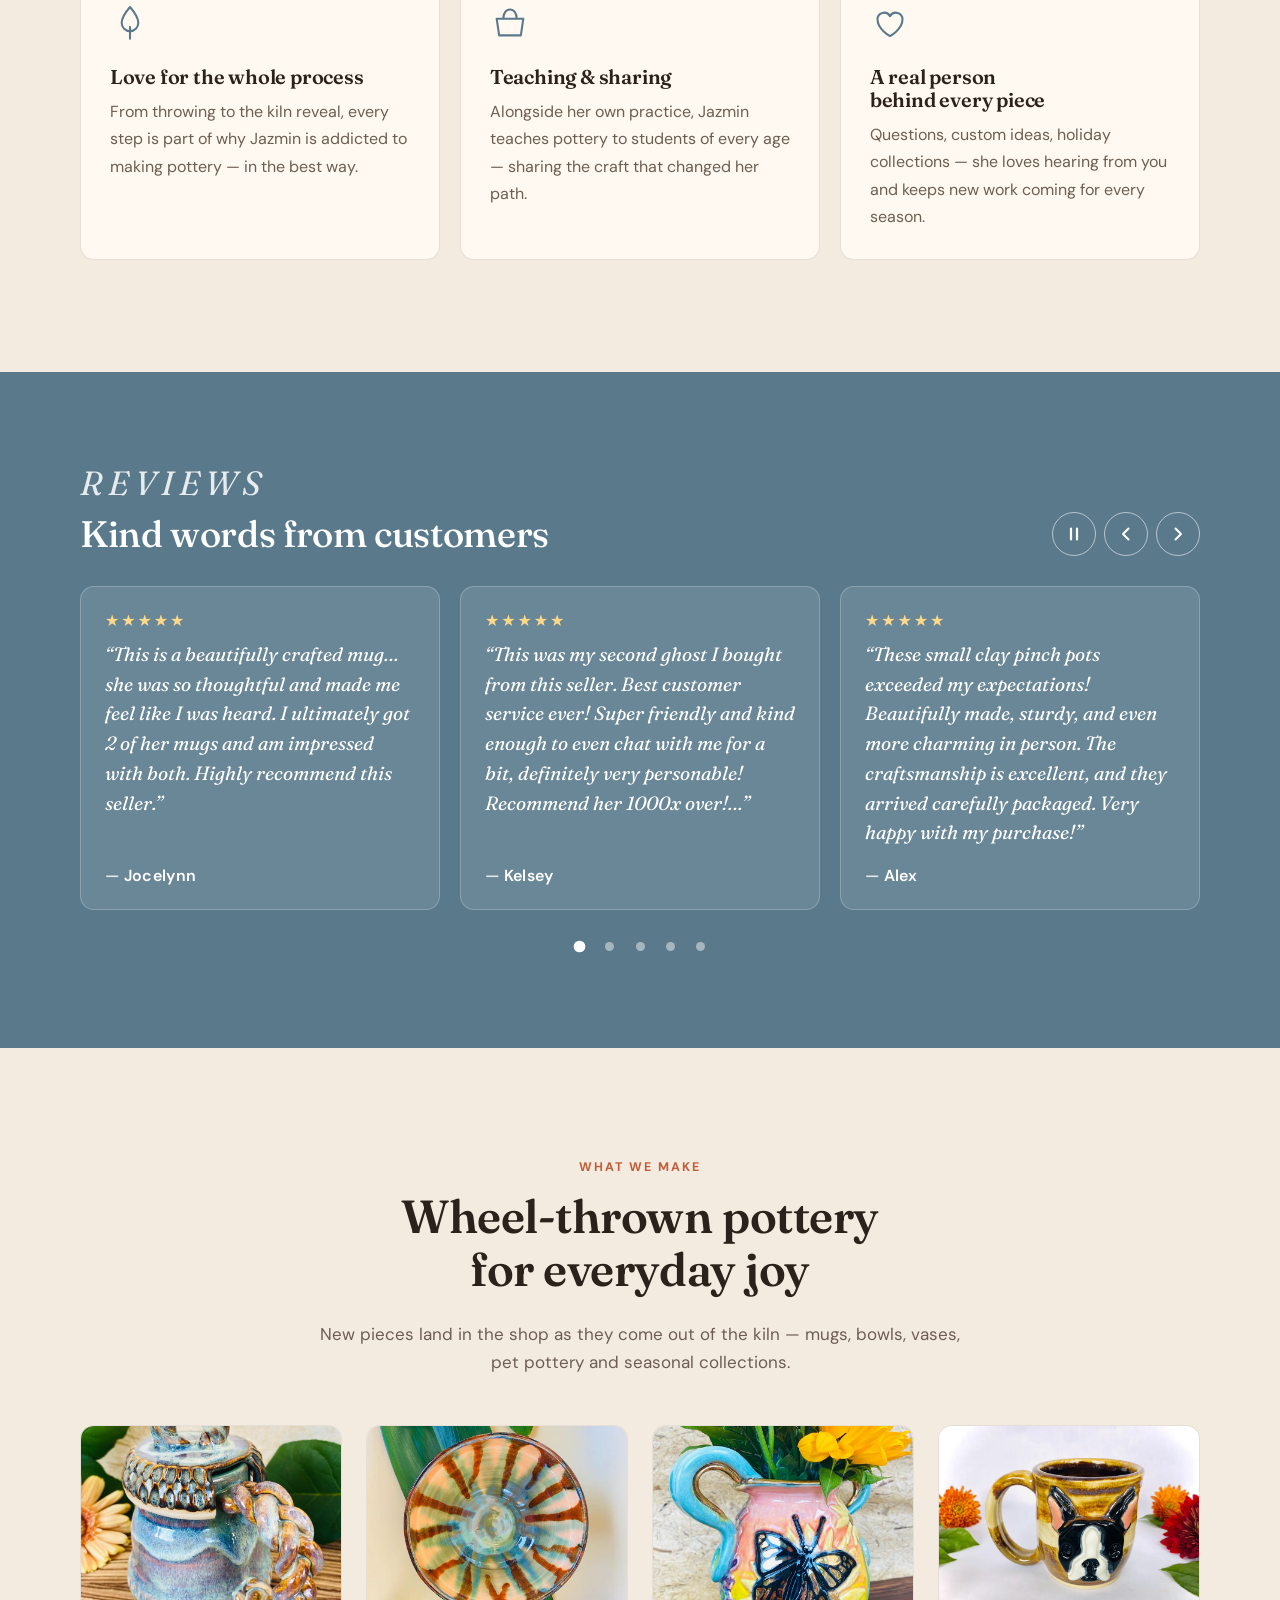
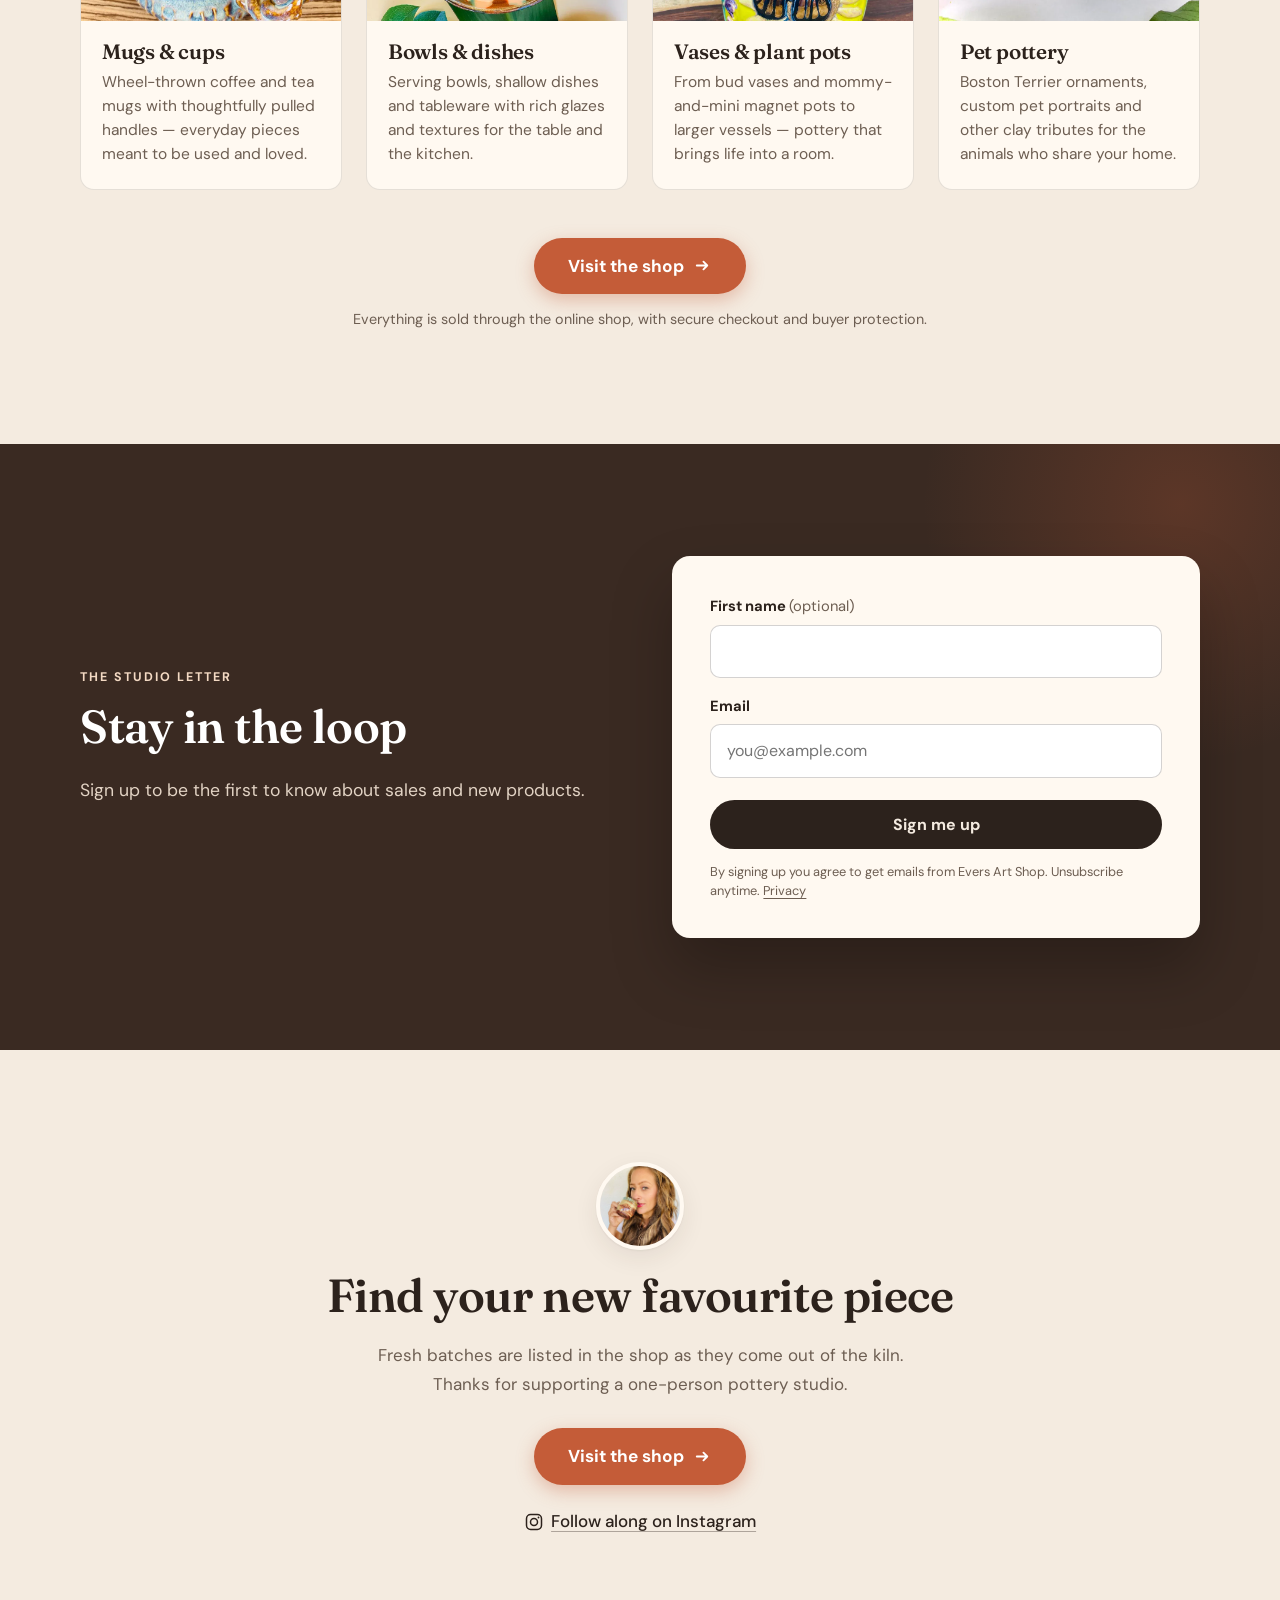
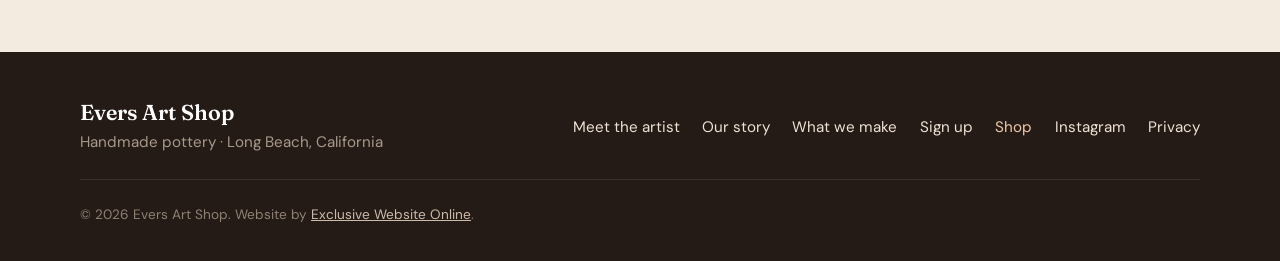
==== commit 3ab1bad4: "Seller undo of "Seller edit: signup" (9cde73bd76d5298137e7e642591ba2d02f41a447)" ====
--- a/index.html
+++ b/index.html
@@ -274,8 +274,7 @@
       <div class="join-copy">
         <p class="eyebrow eyebrow--light">The studio letter</p>
         <h2>Stay in the loop</h2>
-        <!--ewo:join-text--><p>Sign up to be the first to know about sales and new products.</p>
-        <p class="ewo-offer">Editor test, back in a minute.</p><!--/ewo:join-text-->
+        <!--ewo:join-text--><p>Sign up to be the first to know about sales and new products.</p><!--/ewo:join-text-->
       </div>
 
       <div class="join-box">
@@ -354,7 +353,7 @@
       <img class="modal-avatar" src="img/owner.webp" width="700" height="875" alt="">
       <p class="eyebrow">Before you go</p>
       <h2 id="shop-modal-title">Stay in the loop</h2>
-      <!--ewo:modal-text--><p id="shop-modal-desc" class="modal-lead">Sign up to be the first to know about sales and new products. <strong>Editor test, back in a minute.</strong></p><!--/ewo:modal-text-->
+      <!--ewo:modal-text--><p id="shop-modal-desc" class="modal-lead">Sign up to be the first to know about sales and new products.</p><!--/ewo:modal-text-->
       <form class="signup js-signup" action="https://script.google.com/macros/s/AKfycbwM8969U-0HjBFBlDRyBb0HBU5hyh1Fn8ZZG0k0yXCxzpXP4FOaskpl7tL14DuU6Gcr/exec" method="post" data-success="#modal-success" data-context="modal">
         <div class="field">
           <label for="m-name">First name <span class="optional">(optional)</span></label>
